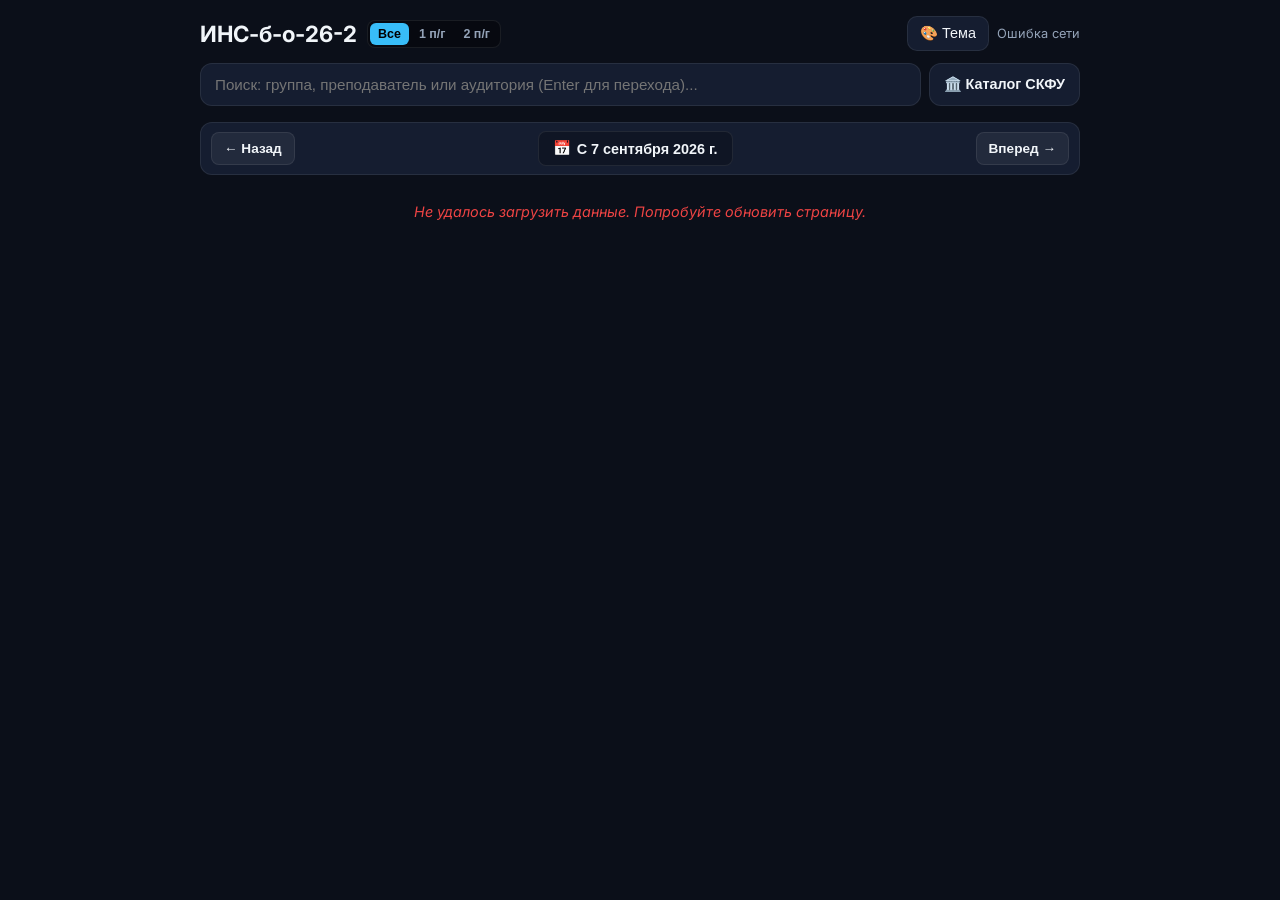
==== index.html @ 53a3e51c "Update index.html new js" ====
<!DOCTYPE html>
<html lang="ru">
<head>
  <!-- x.11 -->
  <meta charset="UTF-8">
  <meta name="viewport" content="width=device-width, initial-scale=1.0">
  <title>Расписание СКФУ</title>
  <link rel="preconnect" href="https://fonts.googleapis.com">
  <link rel="preconnect" href="https://fonts.gstatic.com" crossorigin>
  <link href="https://fonts.googleapis.com/css2?family=Inter:wght@400;500;600;700&display=swap" rel="stylesheet">
  <style>
    :root {
      --bg: #0b0f19;
      --card-bg: #151d30;
      --text: #f1f5f9;
      --text-muted: #94a3b8;
      --border: rgba(255, 255, 255, 0.08);
      --accent: #38bdf8;
      
      --lecture-bg: rgba(16, 185, 129, 0.15);
      --lecture-border: rgba(16, 185, 129, 0.45);
      --lecture-badge: #10b981;
      
      --practice-bg: rgba(245, 158, 11, 0.15);
      --practice-border: rgba(245, 158, 11, 0.45);
      --practice-badge: #f59e0b;

      --default-bg: rgba(255, 255, 255, 0.05);
      --default-border: var(--border);
    }

    * { box-sizing: border-box; margin: 0; padding: 0; }
    body {
      font-family: 'Inter', -apple-system, BlinkMacSystemFont, sans-serif;
      background-color: var(--bg);
      color: var(--text);
      padding: 16px 12px;
      display: flex;
      justify-content: center;
      transition: background-color 0.2s, color 0.2s;
    }

    .container { width: 100%; max-width: 880px; }

    header {
      display: flex;
      flex-direction: column;
      gap: 12px;
      margin-bottom: 16px;
    }

    .header-top {
      display: flex;
      justify-content: space-between;
      align-items: center;
      flex-wrap: wrap;
      gap: 10px;
    }

    .header-title-wrap {
      display: flex;
      align-items: center;
      gap: 10px;
      flex-wrap: wrap;
    }

    h1 { font-size: 1.4rem; font-weight: 700; color: var(--text); }
    .status-text { font-size: 0.8rem; color: var(--text-muted); }

    .subgroup-toggle {
      display: inline-flex;
      background: rgba(0, 0, 0, 0.35);
      border: 1px solid var(--border);
      border-radius: 8px;
      padding: 2px;
      gap: 2px;
    }

    .sg-btn {
      background: transparent;
      border: none;
      color: var(--text-muted);
      padding: 4px 8px;
      font-size: 0.78rem;
      font-weight: 600;
      border-radius: 6px;
      cursor: pointer;
      transition: all 0.15s;
    }
    .sg-btn:hover { color: var(--text); }
    .sg-btn.active {
      background: var(--accent);
      color: #000;
      font-weight: 700;
    }

    .header-actions {
      display: flex;
      align-items: center;
      gap: 8px;
    }

    .theme-btn {
      background: var(--card-bg);
      border: 1px solid var(--border);
      color: var(--text);
      padding: 8px 12px;
      border-radius: 10px;
      cursor: pointer;
      font-size: 0.9rem;
      display: flex;
      align-items: center;
      gap: 6px;
      transition: all 0.2s;
    }
    .theme-btn:hover { border-color: var(--accent); }

    .search-row {
      display: flex;
      gap: 8px;
      align-items: center;
    }

    .search-box {
      position: relative;
      flex: 1;
    }

    .search-input {
      width: 100%;
      background: var(--card-bg);
      border: 1px solid var(--border);
      color: var(--text);
      padding: 12px 14px;
      border-radius: 12px;
      font-size: 0.95rem;
      outline: none;
      transition: border-color 0.2s;
    }
    .search-input:focus { border-color: var(--accent); }

    .catalog-btn {
      background: var(--card-bg);
      border: 1px solid var(--border);
      color: var(--text);
      padding: 12px 14px;
      border-radius: 12px;
      cursor: pointer;
      font-size: 0.9rem;
      font-weight: 600;
      white-space: nowrap;
      transition: all 0.2s;
    }
    .catalog-btn:hover {
      background: rgba(255, 255, 255, 0.08);
      border-color: var(--accent);
    }

    .autocomplete-list {
      position: absolute;
      top: calc(100% + 6px);
      left: 0;
      right: 0;
      background: var(--card-bg);
      border: 1px solid var(--border);
      border-radius: 12px;
      max-height: 360px;
      overflow-y: auto;
      z-index: 50;
      box-shadow: 0 10px 25px rgba(0,0,0,0.5);
      display: none;
    }

    .autocomplete-item {
      padding: 12px 14px;
      cursor: pointer;
      font-size: 0.92rem;
      border-bottom: 1px solid var(--border);
      display: flex;
      justify-content: space-between;
      align-items: center;
    }
    .autocomplete-item:last-child { border-bottom: none; }
    .autocomplete-item:hover { background: rgba(255,255,255,0.06); color: var(--accent); }
    .autocomplete-type { font-size: 0.72rem; color: var(--text-muted); text-transform: uppercase; font-weight: 600; }

    .week-nav-bar {
      display: flex;
      align-items: center;
      justify-content: space-between;
      background: var(--card-bg);
      padding: 8px 10px;
      border-radius: 12px;
      border: 1px solid var(--border);
      margin-bottom: 18px;
      gap: 8px;
      position: relative;
    }

    .nav-btn {
      background: rgba(255, 255, 255, 0.06);
      border: 1px solid var(--border);
      color: var(--text);
      padding: 8px 12px;
      border-radius: 8px;
      cursor: pointer;
      font-size: 0.85rem;
      font-weight: 600;
      transition: background 0.2s;
      white-space: nowrap;
    }
    .nav-btn:hover:not(:disabled) { background: rgba(255, 255, 255, 0.12); }

    .date-btn {
      display: flex;
      align-items: center;
      gap: 6px;
      background: rgba(0, 0, 0, 0.25);
      padding: 8px 14px;
      border-radius: 8px;
      border: 1px solid var(--border);
      color: var(--text);
      font-weight: 600;
      font-size: 0.9rem;
      cursor: pointer;
      transition: border-color 0.2s;
    }
    .date-btn:hover { border-color: var(--accent); }

    .custom-calendar-popup {
      position: absolute;
      top: calc(100% + 8px);
      left: 50%;
      transform: translateX(-50%);
      background: var(--card-bg);
      border: 1px solid var(--border);
      border-radius: 14px;
      padding: 14px;
      width: 320px;
      box-shadow: 0 12px 30px rgba(0,0,0,0.6);
      z-index: 60;
      display: none;
    }

    .calendar-header {
      display: flex;
      justify-content: space-between;
      align-items: center;
      margin-bottom: 12px;
    }
    .cal-title { font-weight: 700; font-size: 0.95rem; color: var(--text); }
    .cal-nav-btn {
      background: transparent;
      border: 1px solid var(--border);
      color: var(--text);
      padding: 4px 8px;
      border-radius: 6px;
      cursor: pointer;
    }

    .calendar-grid {
      display: grid;
      grid-template-columns: repeat(7, 1fr);
      gap: 4px;
      text-align: center;
    }

    .cal-weekday {
      font-size: 0.72rem;
      font-weight: 600;
      color: var(--text-muted);
      padding-bottom: 6px;
    }

    .cal-day-cell {
      padding: 8px 0;
      border-radius: 8px;
      font-size: 0.85rem;
      cursor: pointer;
      position: relative;
      color: var(--text);
      transition: background 0.15s;
    }
    .cal-day-cell:hover:not(.empty) { background: rgba(255,255,255,0.08); }
    .cal-day-cell.empty { cursor: default; opacity: 0.3; }
    
    .cal-day-cell.in-week {
      background: rgba(56, 189, 248, 0.15);
      color: var(--accent);
      font-weight: 700;
    }
    .cal-day-cell.selected {
      background: var(--accent) !important;
      color: #000 !important;
      font-weight: 700;
    }

    .cal-day-cell.has-classes::after {
      content: '';
      position: absolute;
      bottom: 2px;
      left: 50%;
      transform: translateX(-50%);
      width: 4px;
      height: 4px;
      border-radius: 50%;
      background-color: var(--accent);
    }
    .cal-day-cell.selected.has-classes::after {
      background-color: #000;
    }

    .day-card {
      background: var(--card-bg);
      border: 1px solid var(--border);
      border-radius: 14px;
      padding: 14px;
      margin-bottom: 16px;
    }

    .day-header {
      display: flex;
      justify-content: space-between;
      align-items: center;
      margin-bottom: 12px;
      padding-bottom: 8px;
      border-bottom: 1px solid var(--border);
    }
    .day-title { font-size: 1.1rem; font-weight: 700; color: var(--text); }
    .day-date { font-size: 0.85rem; color: var(--text-muted); }

    .break-indicator {
      display: flex;
      align-items: center;
      justify-content: center;
      margin: 10px 0;
      color: var(--text-muted);
      font-size: 0.78rem;
      font-weight: 500;
    }
    .break-indicator::before, .break-indicator::after {
      content: '';
      flex: 1;
      height: 1px;
      background: var(--border);
      margin: 0 10px;
    }

    .lesson-item {
      display: grid;
      grid-template-columns: 85px 1fr auto;
      align-items: center;
      gap: 12px;
      padding: 12px 14px;
      border-radius: 10px;
      margin-bottom: 6px;
      border: 1px solid transparent;
    }

    .type-lecture {
      background: var(--lecture-bg);
      border-color: var(--lecture-border);
    }
    .type-practice, .type-lab {
      background: var(--practice-bg);
      border-color: var(--practice-border);
    }
    .type-other {
      background: var(--default-bg);
      border-color: var(--default-border);
    }

    .pair-time-block { display: flex; flex-direction: column; }
    .pair-num { font-size: 0.85rem; font-weight: 700; color: var(--text); }
    .pair-hours {
      font-size: 0.75rem;
      color: var(--text-muted);
      margin-top: 2px;
      font-variant-numeric: tabular-nums;
    }

    .lesson-main { display: flex; flex-direction: column; gap: 4px; }
    .lesson-title { font-size: 0.95rem; font-weight: 600; color: var(--text); line-height: 1.3; }
    .lesson-meta { display: flex; align-items: center; gap: 6px; font-size: 0.82rem; flex-wrap: wrap; }

    .badge {
      font-size: 0.7rem;
      font-weight: 600;
      padding: 2px 6px;
      border-radius: 4px;
      text-transform: uppercase;
    }
    .badge-lec { background: var(--lecture-badge); color: #000; }
    .badge-prac { background: var(--practice-badge); color: #000; }
    .badge-def { background: rgba(255,255,255,0.2); color: var(--text); }

    .subgroup-tag {
      background: rgba(255, 255, 255, 0.08);
      padding: 2px 6px;
      border-radius: 4px;
      font-size: 0.75rem;
      font-weight: 600;
    }

    .room-tag {
      font-weight: 600;
      color: var(--accent);
      background: rgba(56, 189, 248, 0.12);
      padding: 2px 6px;
      border-radius: 4px;
      border: 1px solid var(--border);
    }

    .teacher-block {
      font-size: 0.85rem;
      color: var(--text-muted);
      text-align: right;
      font-weight: 500;
      max-width: 240px;
    }

    .empty-day {
      color: var(--text-muted);
      font-style: italic;
      font-size: 0.9rem;
      padding: 10px 0;
    }

    .modal-overlay {
      position: fixed;
      top: 0; left: 0; right: 0; bottom: 0;
      background: rgba(0, 0, 0, 0.75);
      backdrop-filter: blur(4px);
      z-index: 100;
      display: none;
      align-items: center;
      justify-content: center;
      padding: 16px;
    }

    .modal-content {
      background: var(--card-bg);
      border: 1px solid var(--border);
      border-radius: 16px;
      width: 100%;
      max-width: 650px;
      max-height: 85vh;
      display: flex;
      flex-direction: column;
      overflow: hidden;
      color: var(--text);
    }

    .modal-header {
      padding: 16px 20px;
      border-bottom: 1px solid var(--border);
      display: flex;
      justify-content: space-between;
      align-items: center;
    }
    .modal-header h2 { font-size: 1.15rem; color: var(--text); }
    .close-modal { background: none; border: none; color: var(--text-muted); font-size: 1.5rem; cursor: pointer; }

    .modal-body {
      padding: 16px 20px;
      overflow-y: auto;
      flex: 1;
    }

    .catalog-list {
      display: flex;
      flex-direction: column;
      gap: 6px;
    }

    .groups-grid {
      display: grid;
      grid-template-columns: repeat(auto-fill, minmax(135px, 1fr));
      gap: 6px;
      margin-bottom: 14px;
    }

    .catalog-item {
      padding: 10px 12px;
      background: rgba(255, 255, 255, 0.03);
      border: 1px solid var(--border);
      border-radius: 8px;
      cursor: pointer;
      font-size: 0.88rem;
      transition: all 0.2s;
      text-align: center;
      word-break: break-word;
    }
    .catalog-item.full-width {
      text-align: left;
    }
    .catalog-item:hover {
      background: rgba(56, 189, 248, 0.12);
      border-color: var(--accent);
    }

    .catalog-breadcrumbs {
      font-size: 0.85rem;
      color: var(--accent);
      margin-bottom: 12px;
      cursor: pointer;
      display: inline-block;
    }

    .theme-presets {
      display: grid;
      grid-template-columns: repeat(3, 1fr);
      gap: 8px;
      margin-bottom: 18px;
    }
    .preset-btn {
      padding: 10px;
      border-radius: 8px;
      border: 1px solid var(--border);
      background: rgba(255,255,255,0.05);
      color: var(--text);
      font-weight: 600;
      font-size: 0.85rem;
      cursor: pointer;
      text-align: center;
    }
    .preset-btn:hover { border-color: var(--accent); }

    .custom-colors-grid {
      display: flex;
      flex-direction: column;
      gap: 12px;
    }
    .color-row {
      display: flex;
      justify-content: space-between;
      align-items: center;
      font-size: 0.9rem;
    }
    .color-input-wrap {
      display: flex;
      align-items: center;
      gap: 8px;
    }
    .color-picker {
      -webkit-appearance: none;
      border: none;
      width: 32px;
      height: 32px;
      border-radius: 8px;
      cursor: pointer;
      background: transparent;
    }
    .color-picker::-webkit-color-swatch-wrapper { padding: 0; }
    .color-picker::-webkit-color-swatch { border: 1px solid var(--border); border-radius: 8px; }

    /* ========================================================
       МОБИЛЬНЫЙ ДИЗАЙН: ВСЁ СЛЕВА, ТОЛЬКО ФИО СПРАВА
       ======================================================== */
    @media (max-width: 650px) {
      body {
        padding: 0 8px 24px 8px;
      }

      header {
        position: sticky;
        top: 0;
        z-index: 45;
        background: var(--bg);
        padding: 8px 4px 10px 4px;
        margin-bottom: 8px;
        border-bottom: 1px solid var(--border);
        box-shadow: 0 6px 18px rgba(0, 0, 0, 0.45);
        gap: 8px;
      }

      .header-top {
        display: flex;
        justify-content: space-between;
        align-items: center;
        gap: 6px;
      }

      .header-title-wrap {
        gap: 6px;
        max-width: 70vw;
      }

      h1 {
        font-size: 1.05rem;
        letter-spacing: -0.01em;
        white-space: nowrap;
        overflow: hidden;
        text-overflow: ellipsis;
        max-width: 44vw;
        text-align: left;
      }

      .subgroup-toggle {
        padding: 1px;
        gap: 1px;
      }

      .sg-btn {
        padding: 3px 6px;
        font-size: 0.7rem;
      }

      .header-actions {
        gap: 6px;
      }

      .theme-btn {
        padding: 4px 8px;
        font-size: 0.78rem;
        border-radius: 8px;
      }

      .status-text {
        display: none;
      }

      .search-row {
        display: flex;
        flex-direction: row;
        gap: 6px;
      }

      .search-input {
        padding: 8px 10px;
        font-size: 0.85rem;
        border-radius: 8px;
      }

      .catalog-btn {
        padding: 8px 10px;
        font-size: 0.8rem;
        border-radius: 8px;
      }

      .week-nav-bar {
        padding: 5px 6px;
        margin-bottom: 10px;
        gap: 4px;
        border-radius: 10px;
      }

      .nav-btn {
        padding: 6px 8px;
        font-size: 0.78rem;
        border-radius: 6px;
      }

      .date-btn {
        padding: 6px 8px;
        font-size: 0.8rem;
        border-radius: 6px;
        gap: 4px;
      }

      .custom-calendar-popup {
        width: 94vw;
        max-width: 320px;
        left: 50%;
        transform: translateX(-50%);
        padding: 10px;
      }

      .day-card {
        padding: 10px 10px;
        margin-bottom: 12px;
        border-radius: 12px;
      }

      .day-header {
        margin-bottom: 8px;
        padding-bottom: 4px;
      }

      .day-title {
        font-size: 0.95rem;
      }

      .day-date {
        font-size: 0.78rem;
      }

      .break-indicator {
        margin: 6px 0;
        font-size: 0.72rem;
      }

      .break-indicator::before, .break-indicator::after {
        margin: 0 6px;
      }

      .lesson-item {
        display: flex;
        flex-direction: column;
        align-items: flex-start;
        gap: 4px;
        padding: 9px 10px;
        border-radius: 9px;
        margin-bottom: 6px;
        text-align: left;
      }

      .pair-time-block {
        display: flex;
        flex-direction: row;
        align-items: center;
        justify-content: flex-start;
        gap: 6px;
        width: 100%;
        text-align: left;
      }

      .pair-num {
        font-size: 0.76rem;
        font-weight: 700;
        background: rgba(255, 255, 255, 0.08);
        padding: 1px 5px;
        border-radius: 4px;
      }

      .pair-hours {
        font-size: 0.75rem;
        margin-top: 0;
        color: var(--text-muted);
      }

      .lesson-main {
        display: flex;
        flex-direction: column;
        align-items: flex-start;
        width: 100%;
        gap: 4px;
        text-align: left;
      }

      .lesson-title {
        font-size: 0.92rem;
        font-weight: 600;
        line-height: 1.25;
        color: var(--text);
        word-break: break-word;
        text-align: left;
        width: 100%;
      }

      .lesson-meta {
        display: flex;
        align-items: center;
        justify-content: flex-start;
        gap: 5px;
        flex-wrap: wrap;
        font-size: 0.72rem;
        margin-top: 1px;
        width: 100%;
      }

      .badge {
        font-size: 0.68rem;
        padding: 2px 6px;
        border-radius: 4px;
      }

      .subgroup-tag, .room-tag {
        font-size: 0.72rem;
        padding: 2px 6px;
        border-radius: 4px;
      }

      .teacher-block {
        align-self: flex-end;
        text-align: right;
        width: 100%;
        font-size: 0.78rem;
        color: var(--text-muted);
        margin-top: 2px;
        padding-top: 2px;
        white-space: normal;
        overflow: visible;
        text-overflow: unset;
        max-width: 100%;
        line-height: 1.25;
      }

      .groups-grid {
        grid-template-columns: repeat(auto-fill, minmax(110px, 1fr));
        gap: 5px;
      }

      .modal-content {
        max-height: 90vh;
        border-radius: 12px;
      }
      .modal-header { padding: 10px 14px; }
      .modal-header h2 { font-size: 0.98rem; }
      .modal-body { padding: 10px 12px; }
    }
  </style>
</head>
<body>
  <div class="container">
    <header>
      <div class="header-top">
        <div class="header-title-wrap">
          <h1 id="groupTitle">ИНС-б-о-26-2</h1>
          
          <div id="subgroupToggle" class="subgroup-toggle" style="display: none;">
            <button class="sg-btn active" data-sg="all" onclick="setSubgroup('all')">Все</button>
            <button class="sg-btn" data-sg="1" onclick="setSubgroup('1')">1 п/г</button>
            <button class="sg-btn" data-sg="2" onclick="setSubgroup('2')">2 п/г</button>
          </div>
        </div>

        <div class="header-actions">
          <button class="theme-btn" onclick="openThemeModal()">🎨 Тема</button>
          <div id="statusText" class="status-text">Загрузка...</div>
        </div>
      </div>

      <div class="search-row">
        <div class="search-box">
          <input 
            type="text" 
            id="searchInput" 
            class="search-input" 
            placeholder="Поиск: группа, преподаватель или аудитория (Enter для перехода)..." 
            autocomplete="off"
          />
          <div id="autocompleteList" class="autocomplete-list"></div>
        </div>
        <button class="catalog-btn" onclick="openCatalog()">🏛️ Каталог СКФУ</button>
      </div>
    </header>

    <div class="week-nav-bar">
      <button class="nav-btn" onclick="changeWeek(-1)">← Назад</button>
      
      <button class="date-btn" id="calendarToggleBtn" onclick="toggleCalendar()">
        <span>📅</span>
        <span id="currentWeekText">7 сентября 2026 г.</span>
      </button>

      <button class="nav-btn" onclick="changeWeek(1)">Вперед →</button>

      <div id="calendarPopup" class="custom-calendar-popup">
        <div class="calendar-header">
          <button class="cal-nav-btn" onclick="changeCalMonth(-1)">←</button>
          <span class="cal-title" id="calMonthTitle">Сентябрь 2026</span>
          <button class="cal-nav-btn" onclick="changeCalMonth(1)">→</button>
        </div>
        <div class="calendar-grid" id="calendarGrid"></div>
      </div>
    </div>

    <div id="scheduleContainer"></div>
  </div>

  <div id="catalogModal" class="modal-overlay">
    <div class="modal-content">
      <div class="modal-header">
        <h2 id="modalTitle">Выбор факультета / института</h2>
        <button class="close-modal" onclick="closeCatalog()">&times;</button>
      </div>
      <div class="modal-body">
        <div id="breadcrumbs" class="catalog-breadcrumbs" style="display: none;" onclick="goBackCatalog()">← Назад</div>
        <div id="catalogContainer" class="catalog-list"></div>
      </div>
    </div>
  </div>

  <div id="themeModal" class="modal-overlay">
    <div class="modal-content">
      <div class="modal-header">
        <h2>Настройка темы и цветов</h2>
        <button class="close-modal" onclick="closeThemeModal()">&times;</button>
      </div>
      <div class="modal-body">
        <div class="theme-presets">
          <button class="preset-btn" onclick="applyPreset('dark')">🌙 Тёмная</button>
          <button class="preset-btn" onclick="applyPreset('light')">☀️ Светлая</button>
          <button class="preset-btn" onclick="applyPreset('oled')">🖤 OLED</button>
        </div>

        <div class="custom-colors-grid">
          <div class="color-row">
            <span>Фон страницы</span>
            <div class="color-input-wrap">
              <input type="color" id="picker-bg" class="color-picker" onchange="onCustomColorChange('--bg', this.value)">
            </div>
          </div>
          <div class="color-row">
            <span>Фон карточек</span>
            <div class="color-input-wrap">
              <input type="color" id="picker-card" class="color-picker" onchange="onCustomColorChange('--card-bg', this.value)">
            </div>
          </div>
          <div class="color-row">
            <span>Основной акцент</span>
            <div class="color-input-wrap">
              <input type="color" id="picker-accent" class="color-picker" onchange="onCustomColorChange('--accent', this.value)">
            </div>
          </div>
          <div class="color-row">
            <span>Цвет лекций</span>
            <div class="color-input-wrap">
              <input type="color" id="picker-lecture" class="color-picker" onchange="onCustomLectureChange(this.value)">
            </div>
          </div>
          <div class="color-row">
            <span>Цвет практик</span>
            <div class="color-input-wrap">
              <input type="color" id="picker-practice" class="color-picker" onchange="onCustomPracticeChange(this.value)">
            </div>
          </div>
          <div class="color-row">
            <span>Цвет текста</span>
            <div class="color-input-wrap">
              <input type="color" id="picker-text" class="color-picker" onchange="onCustomColorChange('--text', this.value)">
            </div>
          </div>
        </div>
      </div>
    </div>
  </div>

  <script>
    const API_BASE = 'https://ecampus.ncfu.ru/schedule';

    // Твой персональный Cloudflare Worker
    const WORKER_PROXY_URL = 'https://morning-cloud-895b.balavensydbu.workers.dev/?url=';

    const PROXY_PROVIDERS = [
      (url) => `${WORKER_PROXY_URL}${encodeURIComponent(url)}`,
      (url) => `https://api.cors.lol/?url=${encodeURIComponent(url)}`,
      (url) => `https://proxy.corsfix.com/?${url}`
    ];

    let currentProxyIndex = 0;

    async function fetchWithProxy(targetUrl, options = {}) {
      let lastError = null;
      for (let i = 0; i < PROXY_PROVIDERS.length; i++) {
        const pIdx = (currentProxyIndex + i) % PROXY_PROVIDERS.length;
        const proxyUrl = PROXY_PROVIDERS[pIdx](targetUrl);

        try {
          const res = await fetch(proxyUrl, options);
          if (res.ok || res.status === 302) {
            currentProxyIndex = pIdx;
            return res;
          } else if (res.status === 401 || res.status === 403 || res.status === 429 || res.status >= 500) {
            throw new Error(`HTTP ${res.status}`);
          }
          return res;
        } catch (err) {
          if (err.name === 'AbortError') throw err;
          lastError = err;
        }
      }
      throw lastError || new Error('Все прокси-серверы недоступны');
    }

    const CALL_TIMES = {
      1: { start: "08:00", end: "09:30" },
      2: { start: "09:40", end: "11:10" },
      3: { start: "11:20", end: "12:50" },
      4: { start: "13:20", end: "14:50" },
      5: { start: "15:00", end: "16:30" },
      6: { start: "16:50", end: "18:20" },
      7: { start: "18:30", end: "20:00" },
      8: { start: "20:10", end: "21:40" }
    };

    const INSTITUTES = [
      { Id: 4336, ShortName: "ВШКИ", BranchId: 1, Name: "Высшая школа креативных индустрий" },
      { Id: 2740, ShortName: "ГИ", BranchId: 1, Name: "Гуманитарный институт" },
      { Id: 4436, ShortName: "ККИВШКИ", BranchId: 1, Name: "Колледж креативных индустрий" },
      { Id: 4325, ShortName: "КСКФУ", BranchId: 1, Name: "Колледж СКФУ" },
      { Id: 4262, ShortName: "МБФ", BranchId: 1, Name: "Медико-биологический факультет" },
      { Id: 4407, ShortName: "ИПИнж", BranchId: 1, Name: "Институт перспективной инженерии" },
      { Id: 4286, ShortName: "ППФ", BranchId: 1, Name: "Психолого-педагогический факультет" },
      { Id: 4320, ShortName: "ФМКН", BranchId: 1, Name: "Факультет математики и компьютерных наук им. Н.И. Червякова" },
      { Id: 4411, ShortName: "ФМО", BranchId: 1, Name: "Факультет международных отношений" },
      { Id: 4383, ShortName: "ФНИ", BranchId: 1, Name: "Факультет нефтегазовой инженерии" },
      { Id: 4287, ShortName: "ФПИБ", BranchId: 1, Name: "Факультет пищевой инженерии и биотехнологий" },
      { Id: 4288, ShortName: "ФФКС", BranchId: 1, Name: "Факультет физической культуры и спорта" },
      { Id: 4197, ShortName: "ФТФ", BranchId: 1, Name: "Физико-технический факультет" },
      { Id: 4189, ShortName: "ХимФ", BranchId: 1, Name: "Химический факультет" },
      { Id: 2798, ShortName: "ИЭиУ", BranchId: 1, Name: "Институт экономики и управления" },
      { Id: 2716, ShortName: "ЮИ", BranchId: 1, Name: "Юридический институт" },
      { Id: null, ShortName: "НТИ СКФУ", BranchId: 4, Name: "Невинномысский технологический институт (филиал)" },
      { Id: null, ShortName: "ПИ СКФУ", BranchId: 2, Name: "Пятигорский институт (филиал)" }
    ];

    const MEMORY_CACHE = {};
    const CACHE_TTL_MS = 6 * 60 * 60 * 1000;

    try {
      Object.keys(localStorage).forEach(k => {
        if (k.startsWith('cache_search_')) localStorage.removeItem(k);
      });
    } catch (e) {}

    function getCache(key) {
      if (MEMORY_CACHE[key]) return MEMORY_CACHE[key];
      try {
        const stored = localStorage.getItem('cache_' + key);
        if (stored) {
          const parsed = JSON.parse(stored);
          if (Date.now() - parsed.ts < CACHE_TTL_MS) {
            MEMORY_CACHE[key] = parsed.data;
            return parsed.data;
          }
        }
      } catch (e) {}
      return null;
    }

    function setCache(key, data) {
      if (!data || (Array.isArray(data) && data.length === 0)) return;
      MEMORY_CACHE[key] = data;
      try {
        localStorage.setItem('cache_' + key, JSON.stringify({ ts: Date.now(), data }));
      } catch (e) {}
    }

    let currentTarget = JSON.parse(localStorage.getItem('savedTarget')) || {
      id: 19931,
      name: 'ИНС-б-о-26-2',
      type: 2
    };

    let selectedSubgroup = localStorage.getItem('savedSubgroup') || 'all';
    let lastLoadedDays = null;

    let currentMonday = getMonday(new Date(2026, 8, 7));
    let calendarMonthDate = new Date(currentMonday);
    let activeDaysWithClasses = new Set();

    function getMonday(d) {
      d = new Date(d);
      const day = d.getDay();
      const diff = d.getDate() - day + (day === 0 ? -6 : 1);
      const mon = new Date(d.setDate(diff));
      mon.setHours(0, 0, 0, 0);
      return mon;
    }

    function extractTime(isoStr, pairNum, isEnd = false) {
      if (isoStr && isoStr.includes('T')) {
        const timePart = isoStr.split('T')[1];
        const [h, m] = timePart.split(':');
        return `${h}:${m}`;
      }
      if (CALL_TIMES[pairNum]) {
        return isEnd ? CALL_TIMES[pairNum].end : CALL_TIMES[pairNum].start;
      }
      return '—';
    }

    function timeToMinutes(timeStr) {
      if (!timeStr || !timeStr.includes(':')) return 0;
      const [h, m] = timeStr.split(':').map(Number);
      return h * 60 + m;
    }

    function formatLocation(rawName) {
      if (!rawName) return '';
      const text = String(rawName).trim();
      if (text.includes('-')) {
        const parts = text.split('-');
        return `Корпус ${parts[0]}, Ауд. ${parts[1]}`;
      }
      return `Ауд. ${text}`;
    }

    function formatBreak(minutes) {
      if (minutes <= 0) return null;
      if (minutes >= 60) {
        const h = Math.floor(minutes / 60);
        const m = minutes % 60;
        return `Перерыв ${h} ч ${m > 0 ? m + ' мин' : ''}`;
      }
      return `Перерыв ${minutes} мин`;
    }

    function simplifyLessonType(rawType) {
      if (!rawType) return '';
      const t = rawType.trim().toLowerCase();
      if (t.includes('практ')) return 'Практика';
      if (t.includes('лаб')) return 'Лаб. работа';
      if (t.includes('лекц')) return 'Лекция';
      if (t.includes('семин')) return 'Семинар';
      if (t.includes('зачет') || t.includes('зачёт')) return 'Зачёт';
      if (t.includes('экзамен')) return 'Экзамен';
      if (t.includes('конс')) return 'Консультация';
      return rawType.trim();
    }

    function normalizeGroupQuery(raw) {
      if (!raw) return raw;
      const clean = raw.trim().replace(/[\s\-_]+/g, '');
      
      const m1 = clean.match(/^([а-яёa-z]+?)(б|м|с|а)(о|з|оз)(\d{2})(\d*)$/i);
      if (m1) {
        const part5 = m1[5] ? `-${m1[5]}` : '';
        return `${m1[1].toUpperCase()}-${m1[2].toLowerCase()}-${m1[3].toLowerCase()}-${m1[4]}${part5}`;
      }

      const m2 = clean.match(/^([а-яёa-z]+?)(\d{2})(\d+)$/i);
      if (m2) {
        return `${m2[1].toUpperCase()}-${m2[2]}-${m2[3]}`;
      }

      return raw;
    }

    function setSubgroup(sg) {
      selectedSubgroup = sg;
      localStorage.setItem('savedSubgroup', sg);
      updateSubgroupUI();
      if (lastLoadedDays) {
        renderSchedule(lastLoadedDays);
      }
    }

    function updateSubgroupUI() {
      const toggleEl = document.getElementById('subgroupToggle');
      if (currentTarget.type === 2) {
        toggleEl.style.display = 'inline-flex';
        document.querySelectorAll('.sg-btn').forEach(btn => {
          btn.classList.toggle('active', btn.getAttribute('data-sg') === selectedSubgroup);
        });
      } else {
        toggleEl.style.display = 'none';
      }
    }

    function prefetchAdjacentWeeks() {
      [-1, 1].forEach(offset => {
        const d = new Date(currentMonday);
        d.setDate(d.getDate() + (offset * 7));
        const iso = d.toISOString();
        const cacheKey = `sched_${currentTarget.type}_${currentTarget.id}_${iso}`;
        if (!getCache(cacheKey)) {
          fetchWithProxy(`${API_BASE}/GetSchedule`, {
            method: 'POST',
            headers: { 'Content-Type': 'application/json' },
            body: JSON.stringify({
              date: iso,
              Id: currentTarget.id,
              targetType: currentTarget.type
            })
          }).then(r => r.json()).then(data => setCache(cacheKey, data)).catch(() => {});
        }
      });
    }

    async function loadSchedule() {
      const statusEl = document.getElementById('statusText');
      const container = document.getElementById('scheduleContainer');
      document.getElementById('groupTitle').innerText = currentTarget.name;

      updateSubgroupUI();

      const dateStr = currentMonday.toLocaleDateString('ru-RU', { day: 'numeric', month: 'long', year: 'numeric' });
      document.getElementById('currentWeekText').innerText = `С ${dateStr}`;
      
      const isoDate = currentMonday.toISOString();
      const cacheKey = `sched_${currentTarget.type}_${currentTarget.id}_${isoDate}`;

      const cached = getCache(cacheKey);
      if (cached) {
        statusEl.innerText = 'Из кэша (мгновенно)';
        lastLoadedDays = cached;
        renderSchedule(cached);
        prefetchAdjacentWeeks();
        return;
      }

      statusEl.innerText = 'Загрузка...';
      container.innerHTML = '<div class="empty-day" style="text-align:center; padding: 40px 0;">Загрузка расписания...</div>';

      try {
        const response = await fetchWithProxy(`${API_BASE}/GetSchedule`, {
          method: 'POST',
          headers: { 'Content-Type': 'application/json' },
          body: JSON.stringify({
            date: isoDate,
            Id: currentTarget.id,
            targetType: currentTarget.type
          })
        });

        const data = await response.json();
        setCache(cacheKey, data);
        statusEl.innerText = 'Актуально';
        lastLoadedDays = data;
        renderSchedule(data);
        prefetchAdjacentWeeks();
      } catch (err) {
        statusEl.innerText = 'Ошибка сети';
        container.innerHTML = '<div class="empty-day" style="color:#ef4444; text-align:center;">Не удалось загрузить данные. Попробуйте обновить страницу.</div>';
      }
    }

    function renderSchedule(days) {
      const container = document.getElementById('scheduleContainer');
      container.innerHTML = '';
      activeDaysWithClasses.clear();

      if (!days || !days.length) {
        container.innerHTML = '<div class="day-card empty-day">Пар на этой неделе нет</div>';
        renderCalendarGrid();
        return;
      }

      days.forEach(day => {
        const card = document.createElement('div');
        card.className = 'day-card';

        let dateStr = '';
        if (day.Date) {
          const datePart = day.Date.split('T')[0];
          const [y, m, d] = datePart.split('-');
          const localDate = new Date(y, m - 1, d);
          dateStr = localDate.toLocaleDateString('ru-RU', { day: 'numeric', month: 'long' });
        }

        card.innerHTML = `
          <div class="day-header">
            <span class="day-title">${day.WeekDay || ''}</span>
            <span class="day-date">${dateStr}</span>
          </div>
        `;

        let lessons = day.Lessons || [];

        if (currentTarget.type === 2 && selectedSubgroup !== 'all') {
          lessons = lessons.filter(l => {
            let sg = '';
            if (l.Groups && l.Groups.length > 0) {
              const matchedGrp = l.Groups.find(g => g.Id === currentTarget.id) || l.Groups[0];
              if (matchedGrp && matchedGrp.Subgroup) {
                sg = matchedGrp.Subgroup.trim();
              }
            }
            if (!sg) return true;
            const digits = sg.replace(/\D/g, '');
            if (!digits) return true;
            return digits === selectedSubgroup;
          });
        }

        if (day.Date && lessons.length > 0) {
          const datePart = day.Date.split('T')[0];
          const [y, m, d] = datePart.split('-');
          const localDate = new Date(y, m - 1, d);
          activeDaysWithClasses.add(`${localDate.getFullYear()}-${localDate.getMonth()}-${localDate.getDate()}`);
        }

        if (!lessons.length) {
          card.innerHTML += '<div class="empty-day">Пар нет</div>';
        } else {
          lessons.sort((a, b) => (a.PairNumberStart || 0) - (b.PairNumberStart || 0));

          let prevEndTimeStr = null;

          lessons.forEach((l, index) => {
            const pairNum = l.PairNumberStart || (index + 1);
            const startTimeStr = extractTime(l.TimeBegin, pairNum, false);
            const endTimeStr = extractTime(l.TimeEnd, pairNum, true);

            if (prevEndTimeStr) {
              const prevMin = timeToMinutes(prevEndTimeStr);
              const currMin = timeToMinutes(startTimeStr);
              const diffMin = currMin - prevMin;

              if (diffMin > 0) {
                const breakDiv = document.createElement('div');
                breakDiv.className = 'break-indicator';
                breakDiv.textContent = formatBreak(diffMin);
                card.appendChild(breakDiv);
              }
            }

            prevEndTimeStr = endTimeStr;

            const item = document.createElement('div');
            const rawType = (l.LessonType || '').trim();
            const typeLower = rawType.toLowerCase();
            const displayType = simplifyLessonType(rawType);

            let typeClass = 'type-other';
            let badgeClass = 'badge-def';
            if (typeLower.includes('лекц')) {
              typeClass = 'type-lecture';
              badgeClass = 'badge-lec';
            } else if (typeLower.includes('практ') || typeLower.includes('лаб') || typeLower.includes('семин')) {
              typeClass = 'type-practice';
              badgeClass = 'badge-prac';
            }

            item.className = `lesson-item ${typeClass}`;

            const audName = (l.Aud && l.Aud.Name) ? l.Aud.Name : '';
            const roomFormatted = formatLocation(audName);
            const teacherName = (l.Teacher && l.Teacher.Name) ? l.Teacher.Name.trim() : '';

            let subgroup = '';
            if (l.Groups && l.Groups[0] && l.Groups[0].Subgroup) {
              subgroup = l.Groups[0].Subgroup.trim();
            }

            let extraGroupInfo = '';
            if (currentTarget.type === 1 && l.Groups && l.Groups.length > 0) {
              extraGroupInfo = l.Groups.map(g => g.Name).join(', ');
            }

            item.innerHTML = `
              <div class="pair-time-block">
                <span class="pair-num">${pairNum} пара</span>
                <span class="pair-hours">${startTimeStr} - ${endTimeStr}</span>
              </div>
              <div class="lesson-main">
                <div class="lesson-title">${l.Discipline || 'Предмет'}</div>
                <div class="lesson-meta">
                  ${displayType ? `<span class="badge ${badgeClass}">${displayType}</span>` : ''}
                  ${subgroup ? `<span class="subgroup-tag">Подгруппа ${subgroup}</span>` : ''}
                  ${roomFormatted ? `<span class="room-tag">📍 ${roomFormatted}</span>` : ''}
                  ${extraGroupInfo ? `<span class="subgroup-tag">👥 ${extraGroupInfo}</span>` : ''}
                </div>
              </div>
              <div class="teacher-block">
                ${teacherName ? `👤 ${teacherName}` : ''}
              </div>
            `;
            card.appendChild(item);
          });
        }

        container.appendChild(card);
      });

      renderCalendarGrid();
    }

    function changeWeek(offset) {
      currentMonday.setDate(currentMonday.getDate() + (offset * 7));
      calendarMonthDate = new Date(currentMonday);
      loadSchedule();
    }

    // Календарь
    const calendarPopup = document.getElementById('calendarPopup');
    const calendarGrid = document.getElementById('calendarGrid');

    function toggleCalendar() {
      if (calendarPopup.style.display === 'block') {
        calendarPopup.style.display = 'none';
      } else {
        calendarMonthDate = new Date(currentMonday);
        renderCalendarGrid();
        calendarPopup.style.display = 'block';
      }
    }

    function changeCalMonth(offset) {
      calendarMonthDate.setMonth(calendarMonthDate.getMonth() + offset);
      renderCalendarGrid();
    }

    function renderCalendarGrid() {
      const year = calendarMonthDate.getFullYear();
      const month = calendarMonthDate.getMonth();
      
      const monthNames = ['Январь', 'Февраль', 'Март', 'Апрель', 'Май', 'Июнь', 'Июль', 'Август', 'Сентябрь', 'Октябрь', 'Ноябрь', 'Декабрь'];
      document.getElementById('calMonthTitle').innerText = `${monthNames[month]} ${year}`;

      calendarGrid.innerHTML = '';

      const weekdays = ['Пн', 'Вт', 'Ср', 'Чт', 'Пт', 'Сб', 'Вс'];
      weekdays.forEach(w => {
        const el = document.createElement('div');
        el.className = 'cal-weekday';
        el.textContent = w;
        calendarGrid.appendChild(el);
      });

      const firstDayOfMonth = new Date(year, month, 1);
      let startDay = firstDayOfMonth.getDay();
      startDay = startDay === 0 ? 6 : startDay - 1;

      const daysInMonth = new Date(year, month + 1, 0).getDate();

      for (let i = 0; i < startDay; i++) {
        const emptyCell = document.createElement('div');
        emptyCell.className = 'cal-day-cell empty';
        calendarGrid.appendChild(emptyCell);
      }

      const monTime = currentMonday.getTime();
      const sunTime = monTime + 6 * 86400000;

      for (let day = 1; day <= daysInMonth; day++) {
        const cell = document.createElement('div');
        cell.className = 'cal-day-cell';
        cell.textContent = day;

        const cellDate = new Date(year, month, day);
        cellDate.setHours(0,0,0,0);
        const cellTime = cellDate.getTime();

        if (cellTime >= monTime && cellTime <= sunTime) {
          cell.classList.add('in-week');
          if (cellTime === monTime) {
            cell.classList.add('selected');
          }
        }

        const dateKey = `${year}-${month}-${day}`;
        if (activeDaysWithClasses.has(dateKey)) {
          cell.classList.add('has-classes');
        }

        cell.onclick = () => {
          currentMonday = getMonday(cellDate);
          calendarPopup.style.display = 'none';
          loadSchedule();
        };

        calendarGrid.appendChild(cell);
      }
    }

    // ПОИСК
    let searchTimeout = null;
    let currentSearchController = null;
    const searchInput = document.getElementById('searchInput');
    const autoList = document.getElementById('autocompleteList');

    async function queryServerSearch(text, signal) {
      const targetUrl = `${API_BASE}/search?q=${encodeURIComponent(text)}`;
      const res = await fetchWithProxy(targetUrl, { signal });
      const htmlText = await res.text();
      const items = [];

      const modelMatch = htmlText.match(/"Model"\s*:\s*(\{[^}]+\})/);
      if (modelMatch && modelMatch[1]) {
        try {
          const modelData = JSON.parse(modelMatch[1]);
          if (modelData.Id && modelData.Name) {
            let typeName = 'Группа';
            let targetType = modelData.Type || 2;
            if (targetType === 1) typeName = 'Преподаватель';
            else if (targetType === 2) typeName = 'Группа';
            else if (targetType === 3) typeName = 'Аудитория';

            items.push({
              id: modelData.Id,
              name: modelData.Name.trim(),
              targetType: targetType,
              typeName: typeName
            });
          }
        } catch (e) {}
      }

      const parser = new DOMParser();
      const doc = parser.parseFromString(htmlText, 'text/html');
      const links = doc.querySelectorAll('a[href*="/schedule/"]');
      
      links.forEach(a => {
        const href = a.getAttribute('href') || '';
        const name = a.textContent.replace(/\s+/g, ' ').trim();
        if (!name || name === 'Расписание' || name.toLowerCase().includes('войти') || name.includes('<-') || name.includes('->')) return;

        const cleanHref = href.split('?')[0];
        const parts = cleanHref.split('/').filter(Boolean);
        const typeIndex = parts.indexOf('schedule');
        if (typeIndex === -1 || typeIndex + 2 >= parts.length) return;

        const typeStr = parts[typeIndex + 1].toLowerCase();
        const id = parseInt(parts[typeIndex + 2], 10);
        if (!id) return;

        let targetType = 2;
        let typeName = 'Группа';
        if (typeStr.includes('person') || typeStr.includes('teacher')) {
          targetType = 1;
          typeName = 'Преподаватель';
        } else if (typeStr.includes('aud') || typeStr.includes('room')) {
          targetType = 3;
          typeName = 'Аудитория';
        } else if (typeStr.includes('group')) {
          targetType = 2;
          typeName = 'Группа';
        }

        if (!items.some(it => it.id === id && it.targetType === targetType)) {
          items.push({ id, name, targetType, typeName });
        }
      });

      return items;
    }

    async function executeSearch(queryText, isEnter = false) {
      if (!queryText || queryText.length < 2) {
        autoList.style.display = 'none';
        return;
      }

      if (currentSearchController) currentSearchController.abort();
      currentSearchController = new AbortController();

      try {
        const normalized = normalizeGroupQuery(queryText);
        
        let items = await queryServerSearch(normalized, currentSearchController.signal);

        if (!items.length && normalized !== queryText) {
          items = await queryServerSearch(queryText, currentSearchController.signal);
        }

        if (items.length > 0) {
          setCache('search_' + queryText.toLowerCase(), items);
        }

        if (isEnter && items.length === 1) {
          selectTarget(items[0].id, items[0].name, items[0].targetType);
          autoList.style.display = 'none';
          searchInput.value = '';
          return;
        }

        renderAutocomplete(items);
      } catch (err) {
        if (err.name !== 'AbortError') {
          console.error('Ошибка поиска:', err);
        }
      }
    }

    searchInput.addEventListener('input', (e) => {
      clearTimeout(searchTimeout);
      const query = e.target.value.trim();
      
      if (query.length < 2) {
        autoList.style.display = 'none';
        if (currentSearchController) currentSearchController.abort();
        return;
      }

      const cached = getCache('search_' + query.toLowerCase());
      if (cached && cached.length > 0) {
        renderAutocomplete(cached);
        return;
      }

      searchTimeout = setTimeout(() => {
        executeSearch(query, false);
      }, 250);
    });

    searchInput.addEventListener('keydown', (e) => {
      if (e.key === 'Enter') {
        e.preventDefault();
        clearTimeout(searchTimeout);
        executeSearch(searchInput.value.trim(), true);
      }
    });

    function renderAutocomplete(items) {
      if (!items || !items.length) {
        autoList.style.display = 'none';
        return;
      }
      autoList.innerHTML = '';
      items.forEach(item => {
        const div = document.createElement('div');
        div.className = 'autocomplete-item';
        div.innerHTML = `
          <span>${item.name}</span>
          <span class="autocomplete-type">${item.typeName}</span>
        `;
        div.onclick = () => {
          selectTarget(item.id, item.name, item.targetType);
          autoList.style.display = 'none';
          searchInput.value = '';
        };
        autoList.appendChild(div);
      });
      autoList.style.display = 'block';
    }

    function selectTarget(id, name, type) {
      currentTarget = { id, name, type };
      localStorage.setItem('savedTarget', JSON.stringify(currentTarget));
      closeCatalog();
      loadSchedule();
    }

    // Каталог
    let catalogStep = 1;
    let selectedInstitute = null;

    function openCatalog() {
      document.getElementById('catalogModal').style.display = 'flex';
      renderInstitutesList();
    }

    function closeCatalog() {
      document.getElementById('catalogModal').style.display = 'none';
    }

    function renderInstitutesList() {
      catalogStep = 1;
      document.getElementById('modalTitle').innerText = 'Выбор института / факультета';
      document.getElementById('breadcrumbs').style.display = 'none';
      const container = document.getElementById('catalogContainer');
      container.innerHTML = '';

      INSTITUTES.forEach(inst => {
        const div = document.createElement('div');
        div.className = 'catalog-item full-width';
        div.innerHTML = `<strong>${inst.ShortName}</strong> — ${inst.Name}`;
        div.onclick = () => loadSpecialities(inst);
        container.appendChild(div);
      });
    }

    async function loadSpecialities(inst) {
      catalogStep = 2;
      selectedInstitute = inst;
      document.getElementById('modalTitle').innerText = inst.Name;
      document.getElementById('breadcrumbs').style.display = 'inline-block';
      const container = document.getElementById('catalogContainer');

      const cacheKey = `specs_${inst.Id}_${inst.BranchId}`;
      const cached = getCache(cacheKey);
      if (cached) {
        renderSpecsList(inst, cached);
        return;
      }

      container.innerHTML = '<div class="empty-day" style="text-align:center; padding: 20px;">Загрузка специальностей...</div>';

      try {
        const res = await fetchWithProxy(`${API_BASE}/GetSpecialities`, {
          method: 'POST',
          headers: { 'Content-Type': 'application/json' },
          body: JSON.stringify({ instituteId: inst.Id, branchId: inst.BranchId })
        });
        const specs = await res.json();
        setCache(cacheKey, specs);
        renderSpecsList(inst, specs);
      } catch (err) {
        container.innerHTML = '<div class="empty-day" style="color:#ef4444;">Не удалось загрузить специальности</div>';
      }
    }

    function renderSpecsList(inst, specs) {
      const container = document.getElementById('catalogContainer');
      container.innerHTML = '';
      if (!specs || !specs.length) {
        container.innerHTML = '<div class="empty-day">Направления не найдены</div>';
        return;
      }
      specs.forEach(spec => {
        const div = document.createElement('div');
        div.className = 'catalog-item full-width';
        div.textContent = spec.Name;
        div.onclick = () => loadGroups(inst.Id, inst.BranchId, spec.Name);
        container.appendChild(div);
      });
    }

    async function loadGroups(instId, branchId, specName) {
      catalogStep = 3;
      document.getElementById('modalTitle').innerText = specName;
      const container = document.getElementById('catalogContainer');

      const cacheKey = `groups_${instId}_${branchId}_${specName}`;
      const cached = getCache(cacheKey);
      if (cached) {
        renderGroupsList(cached);
        return;
      }

      container.innerHTML = '<div class="empty-day" style="text-align:center; padding: 20px;">Загрузка групп...</div>';

      try {
        const res = await fetchWithProxy(`${API_BASE}/GetAcademicGroups`, {
          method: 'POST',
          headers: { 'Content-Type': 'application/json' },
          body: JSON.stringify({ instituteId: instId, specialty: specName, branchId: branchId })
        });
        const groupsData = await res.json();
        setCache(cacheKey, groupsData);
        renderGroupsList(groupsData);
      } catch (err) {
        container.innerHTML = '<div class="empty-day" style="color:#ef4444;">Не удалось загрузить группы</div>';
      }
    }

    function renderGroupsList(groupsData) {
      const container = document.getElementById('catalogContainer');
      container.innerHTML = '';
      if (!groupsData || !groupsData.length) {
        container.innerHTML = '<div class="empty-day">Группы не найдены</div>';
        return;
      }

      groupsData.forEach(block => {
        const title = document.createElement('div');
        title.style.cssText = 'font-weight: 700; color: var(--accent); margin: 12px 0 6px 0; font-size: 0.9rem; text-align: left;';
        title.textContent = block.Key || 'Группы';
        container.appendChild(title);

        const grid = document.createElement('div');
        grid.className = 'groups-grid';

        (block.Value || []).forEach(grp => {
          const div = document.createElement('div');
          div.className = 'catalog-item';
          div.textContent = grp.Name;
          div.onclick = () => selectTarget(grp.Id, grp.Name, 2);
          grid.appendChild(div);
        });

        container.appendChild(grid);
      });
    }

    function goBackCatalog() {
      if (catalogStep === 3) {
        loadSpecialities(selectedInstitute);
      } else if (catalogStep === 2) {
        renderInstitutesList();
      }
    }

    // Темы
    const THEME_PRESETS = {
      dark: {
        '--bg': '#0b0f19',
        '--card-bg': '#151d30',
        '--text': '#f1f5f9',
        '--text-muted': '#94a3b8',
        '--border': 'rgba(255, 255, 255, 0.08)',
        '--accent': '#38bdf8',
        '--lecture-bg': 'rgba(16, 185, 129, 0.15)',
        '--lecture-border': 'rgba(16, 185, 129, 0.45)',
        '--lecture-badge': '#10b981',
        '--practice-bg': 'rgba(245, 158, 11, 0.15)',
        '--practice-border': 'rgba(245, 158, 11, 0.45)',
        '--practice-badge': '#f59e0b'
      },
      light: {
        '--bg': '#f8fafc',
        '--card-bg': '#ffffff',
        '--text': '#0f172a',
        '--text-muted': '#64748b',
        '--border': 'rgba(0, 0, 0, 0.08)',
        '--accent': '#0284c7',
        '--lecture-bg': 'rgba(16, 185, 129, 0.12)',
        '--lecture-border': 'rgba(16, 185, 129, 0.4)',
        '--lecture-badge': '#10b981',
        '--practice-bg': 'rgba(245, 158, 11, 0.12)',
        '--practice-border': 'rgba(245, 158, 11, 0.4)',
        '--practice-badge': '#f59e0b'
      },
      oled: {
        '--bg': '#000000',
        '--card-bg': '#0f0f11',
        '--text': '#ffffff',
        '--text-muted': '#a1a1aa',
        '--border': 'rgba(255, 255, 255, 0.12)',
        '--accent': '#38bdf8',
        '--lecture-bg': 'rgba(16, 185, 129, 0.15)',
        '--lecture-border': 'rgba(16, 185, 129, 0.5)',
        '--lecture-badge': '#10b981',
        '--practice-bg': 'rgba(245, 158, 11, 0.15)',
        '--practice-border': 'rgba(245, 158, 11, 0.5)',
        '--practice-badge': '#f59e0b'
      }
    };

    let userTheme = JSON.parse(localStorage.getItem('customUserTheme')) || THEME_PRESETS.dark;

    function applyCurrentTheme() {
      Object.keys(userTheme).forEach(prop => {
        document.documentElement.style.setProperty(prop, userTheme[prop]);
      });
      syncThemePickers();
    }

    function syncThemePickers() {
      const getHex = (v) => v && v.startsWith('#') ? v : '#38bdf8';
      if (document.getElementById('picker-bg')) {
        document.getElementById('picker-bg').value = getHex(userTheme['--bg'] || '#0b0f19');
        document.getElementById('picker-card').value = getHex(userTheme['--card-bg'] || '#151d30');
        document.getElementById('picker-accent').value = getHex(userTheme['--accent'] || '#38bdf8');
        document.getElementById('picker-lecture').value = getHex(userTheme['--lecture-badge'] || '#10b981');
        document.getElementById('picker-practice').value = getHex(userTheme['--practice-badge'] || '#f59e0b');
        document.getElementById('picker-text').value = getHex(userTheme['--text'] || '#f1f5f9');
      }
    }

    function applyPreset(name) {
      userTheme = { ...THEME_PRESETS[name] };
      localStorage.setItem('customUserTheme', JSON.stringify(userTheme));
      applyCurrentTheme();
    }

    function onCustomColorChange(variableName, hexValue) {
      userTheme[variableName] = hexValue;
      document.documentElement.style.setProperty(variableName, hexValue);
      localStorage.setItem('customUserTheme', JSON.stringify(userTheme));
    }

    function onCustomLectureChange(hexValue) {
      userTheme['--lecture-badge'] = hexValue;
      userTheme['--lecture-bg'] = hexValue + '22';
      userTheme['--lecture-border'] = hexValue + '77';
      document.documentElement.style.setProperty('--lecture-badge', hexValue);
      document.documentElement.style.setProperty('--lecture-bg', hexValue + '22');
      document.documentElement.style.setProperty('--lecture-border', hexValue + '77');
      localStorage.setItem('customUserTheme', JSON.stringify(userTheme));
    }

    function onCustomPracticeChange(hexValue) {
      userTheme['--practice-badge'] = hexValue;
      userTheme['--practice-bg'] = hexValue + '22';
      userTheme['--practice-border'] = hexValue + '77';
      document.documentElement.style.setProperty('--practice-badge', hexValue);
      document.documentElement.style.setProperty('--practice-bg', hexValue + '22');
      document.documentElement.style.setProperty('--practice-border', hexValue + '77');
      localStorage.setItem('customUserTheme', JSON.stringify(userTheme));
    }

    function openThemeModal() {
      document.getElementById('themeModal').style.display = 'flex';
      syncThemePickers();
    }

    function closeThemeModal() {
      document.getElementById('themeModal').style.display = 'none';
    }

    document.addEventListener('click', (e) => {
      if (!searchInput.contains(e.target) && !autoList.contains(e.target)) {
        autoList.style.display = 'none';
      }
      if (!calendarPopup.contains(e.target) && !document.getElementById('calendarToggleBtn').contains(e.target)) {
        calendarPopup.style.display = 'none';
      }
    });

    applyCurrentTheme();
    loadSchedule();
  </script>
</body>
</html>
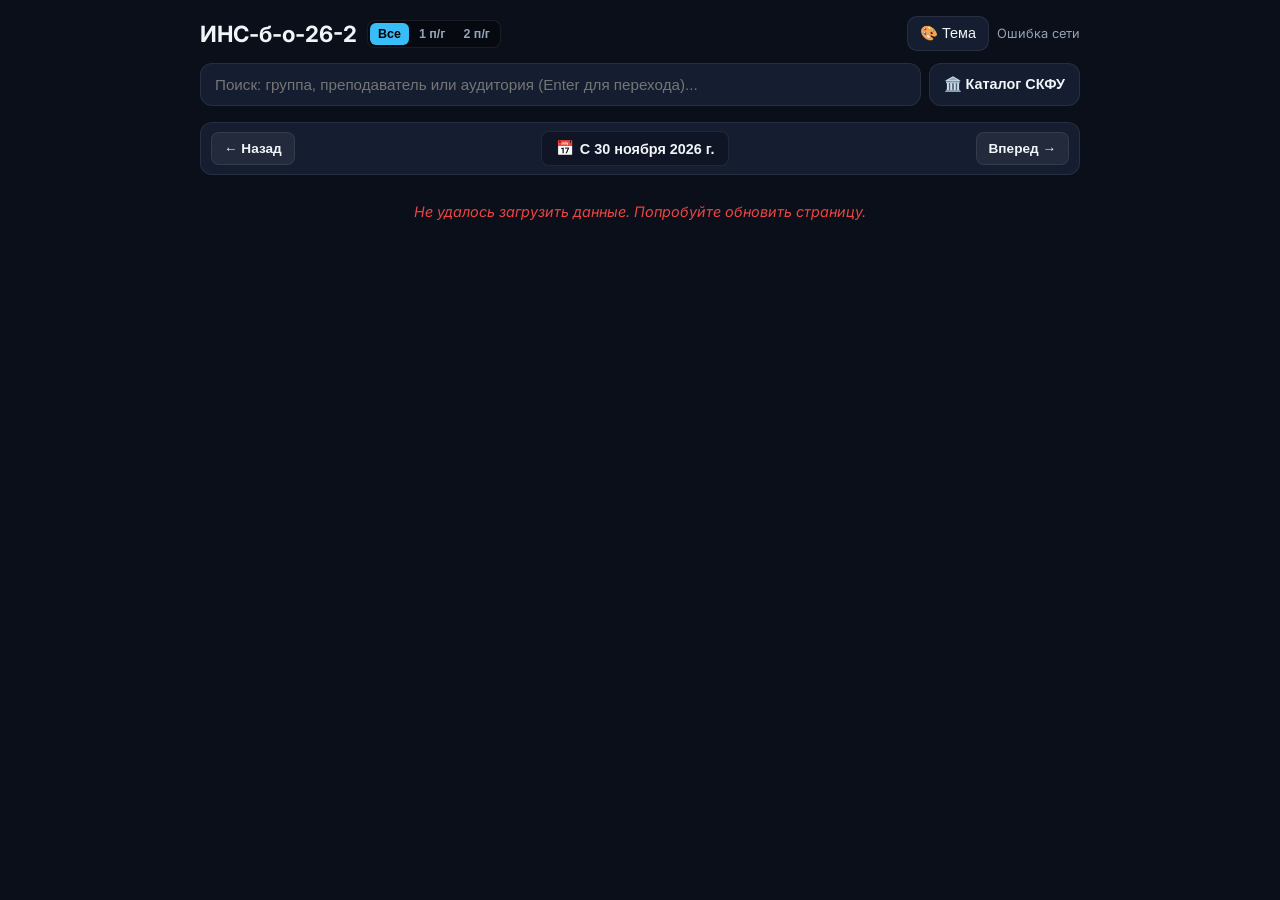
==== commit 9c4f1592: "Update index.html current Monday" ====
--- a/index.html
+++ b/index.html
@@ -1,10 +1,19 @@
 <!DOCTYPE html>
 <html lang="ru">
 <head>
-  <!-- x.11 -->
+  <!-- x.13 текущая дата -->
   <meta charset="UTF-8">
   <meta name="viewport" content="width=device-width, initial-scale=1.0">
   <title>Расписание СКФУ</title>
+
+  <link rel="manifest" href="manifest.json">
+  <meta name="theme-color" content="#0b0f19">
+  <meta name="mobile-web-app-capable" content="yes">
+  <meta name="apple-mobile-web-app-capable" content="yes">
+  <meta name="apple-mobile-web-app-status-bar-style" content="black-translucent">
+  <meta name="apple-mobile-web-app-title" content="Расписание">
+  <link rel="apple-touch-icon" href="icon-192.png">
+  
   <link rel="preconnect" href="https://fonts.googleapis.com">
   <link rel="preconnect" href="https://fonts.gstatic.com" crossorigin>
   <link href="https://fonts.googleapis.com/css2?family=Inter:wght@400;500;600;700&display=swap" rel="stylesheet">
@@ -1037,7 +1046,7 @@
     let selectedSubgroup = localStorage.getItem('savedSubgroup') || 'all';
     let lastLoadedDays = null;
 
-    let currentMonday = getMonday(new Date(2026, 8, 7));
+    let currentMonday = getMonday(new Date());
     let calendarMonthDate = new Date(currentMonday);
     let activeDaysWithClasses = new Set();
 
@@ -1864,6 +1873,13 @@
 
     applyCurrentTheme();
     loadSchedule();
+    if ('serviceWorker' in navigator) {
+      window.addEventListener('load', () => {
+       navigator.serviceWorker.register('./sw.js').catch((err) => {
+      console.error('Ошибка регистрации Service Worker:', err);
+        });
+      });
+    }
   </script>
 </body>
 </html>
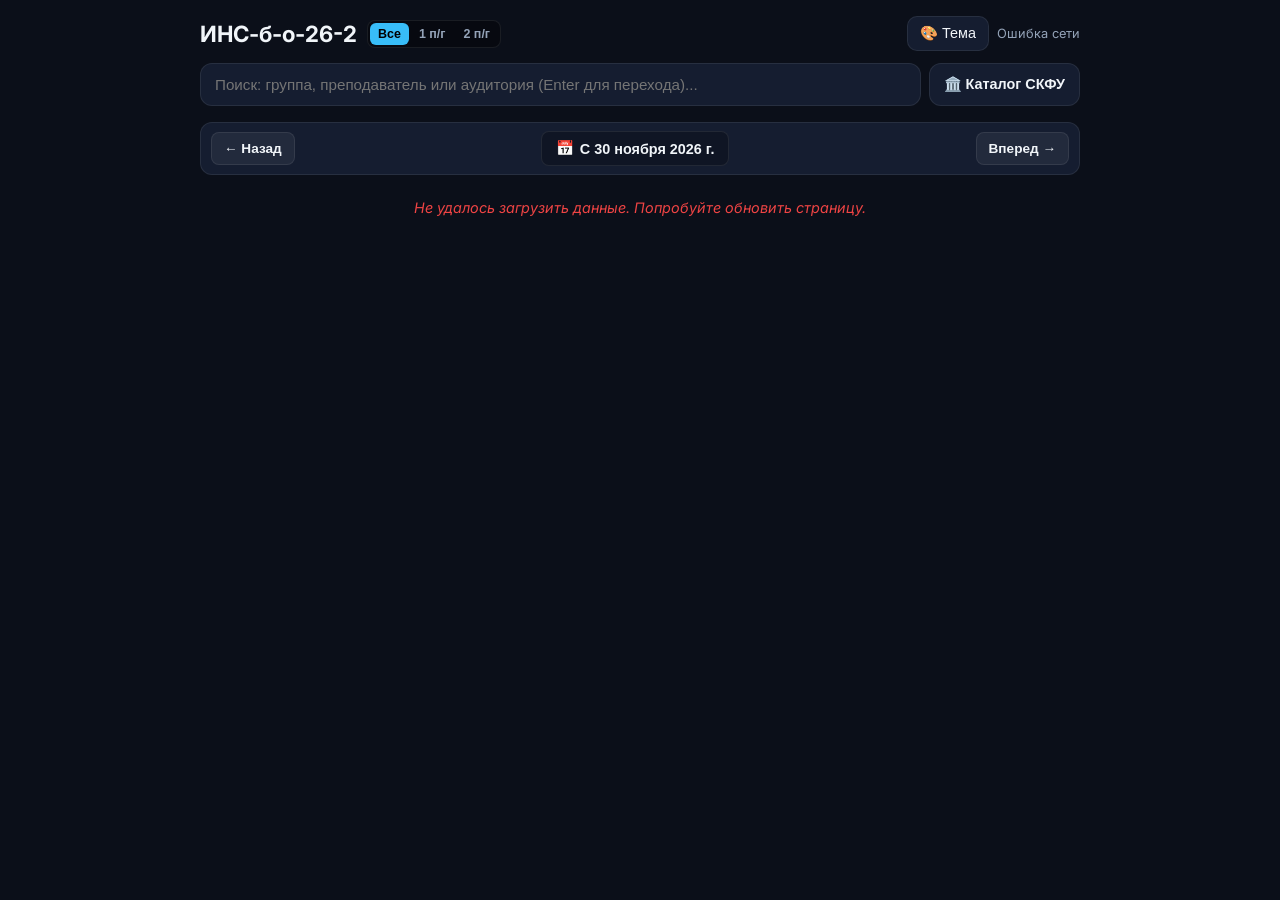
==== commit d0060ddf: "Update index.html cer date" ====
--- a/index.html
+++ b/index.html
@@ -1,11 +1,12 @@
 <!DOCTYPE html>
 <html lang="ru">
 <head>
-  <!-- x.13 текущая дата -->
+  <!-- х.14 current date  -->
   <meta charset="UTF-8">
   <meta name="viewport" content="width=device-width, initial-scale=1.0">
   <title>Расписание СКФУ</title>
-
+  
+  <!-- PWA параметры -->
   <link rel="manifest" href="manifest.json">
   <meta name="theme-color" content="#0b0f19">
   <meta name="mobile-web-app-capable" content="yes">
@@ -13,7 +14,7 @@
   <meta name="apple-mobile-web-app-status-bar-style" content="black-translucent">
   <meta name="apple-mobile-web-app-title" content="Расписание">
   <link rel="apple-touch-icon" href="icon-192.png">
-  
+
   <link rel="preconnect" href="https://fonts.googleapis.com">
   <link rel="preconnect" href="https://fonts.gstatic.com" crossorigin>
   <link href="https://fonts.googleapis.com/css2?family=Inter:wght@400;500;600;700&display=swap" rel="stylesheet">
@@ -201,7 +202,7 @@
       padding: 8px 10px;
       border-radius: 12px;
       border: 1px solid var(--border);
-      margin-bottom: 18px;
+      margin-bottom: 14px;
       gap: 8px;
       position: relative;
     }
@@ -319,12 +320,41 @@
       background-color: #000;
     }
 
+    /* Кнопка показа прошедших дней */
+    .past-days-toggle-btn {
+      display: flex;
+      align-items: center;
+      justify-content: center;
+      gap: 6px;
+      width: 100%;
+      padding: 8px 12px;
+      margin-bottom: 12px;
+      background: rgba(255, 255, 255, 0.04);
+      border: 1px dashed var(--border);
+      border-radius: 10px;
+      color: var(--text-muted);
+      font-size: 0.82rem;
+      font-weight: 600;
+      cursor: pointer;
+      transition: all 0.2s;
+    }
+    .past-days-toggle-btn:hover {
+      background: rgba(255, 255, 255, 0.08);
+      color: var(--text);
+      border-color: var(--accent);
+    }
+
     .day-card {
       background: var(--card-bg);
       border: 1px solid var(--border);
       border-radius: 14px;
       padding: 14px;
       margin-bottom: 16px;
+      transition: border-color 0.2s;
+    }
+
+    .day-card.today-card {
+      border-color: rgba(56, 189, 248, 0.45);
     }
 
     .day-header {
@@ -335,7 +365,21 @@
       padding-bottom: 8px;
       border-bottom: 1px solid var(--border);
     }
+    .day-title-wrap {
+      display: flex;
+      align-items: center;
+      gap: 8px;
+    }
     .day-title { font-size: 1.1rem; font-weight: 700; color: var(--text); }
+    .today-badge {
+      font-size: 0.7rem;
+      font-weight: 700;
+      background: var(--accent);
+      color: #000;
+      padding: 2px 6px;
+      border-radius: 4px;
+      text-transform: uppercase;
+    }
     .day-date { font-size: 0.85rem; color: var(--text-muted); }
 
     .break-indicator {
@@ -649,7 +693,7 @@
 
       .week-nav-bar {
         padding: 5px 6px;
-        margin-bottom: 10px;
+        margin-bottom: 8px;
         gap: 4px;
         border-radius: 10px;
       }
@@ -850,7 +894,7 @@
       
       <button class="date-btn" id="calendarToggleBtn" onclick="toggleCalendar()">
         <span>📅</span>
-        <span id="currentWeekText">7 сентября 2026 г.</span>
+        <span id="currentWeekText">Текущая неделя</span>
       </button>
 
       <button class="nav-btn" onclick="changeWeek(1)">Вперед →</button>
@@ -858,7 +902,7 @@
       <div id="calendarPopup" class="custom-calendar-popup">
         <div class="calendar-header">
           <button class="cal-nav-btn" onclick="changeCalMonth(-1)">←</button>
-          <span class="cal-title" id="calMonthTitle">Сентябрь 2026</span>
+          <span class="cal-title" id="calMonthTitle">Календарь</span>
           <button class="cal-nav-btn" onclick="changeCalMonth(1)">→</button>
         </div>
         <div class="calendar-grid" id="calendarGrid"></div>
@@ -1045,10 +1089,7 @@
 
     let selectedSubgroup = localStorage.getItem('savedSubgroup') || 'all';
     let lastLoadedDays = null;
-
-    let currentMonday = getMonday(new Date());
-    let calendarMonthDate = new Date(currentMonday);
-    let activeDaysWithClasses = new Set();
+    let showPastDaysForCurrentWeek = false;
 
     function getMonday(d) {
       d = new Date(d);
@@ -1058,6 +1099,11 @@
       mon.setHours(0, 0, 0, 0);
       return mon;
     }
+
+    // ДИНАМИЧЕСКИЙ СТАРТ С ТЕКУЩЕЙ НЕДЕЛИ
+    let currentMonday = getMonday(new Date());
+    let calendarMonthDate = new Date(currentMonday);
+    let activeDaysWithClasses = new Set();
 
     function extractTime(isoStr, pairNum, isEnd = false) {
       if (isoStr && isoStr.includes('T')) {
@@ -1146,6 +1192,13 @@
         });
       } else {
         toggleEl.style.display = 'none';
+      }
+    }
+
+    function togglePastDays() {
+      showPastDaysForCurrentWeek = !showPastDaysForCurrentWeek;
+      if (lastLoadedDays) {
+        renderSchedule(lastLoadedDays);
       }
     }
 
@@ -1228,27 +1281,39 @@
         return;
       }
 
+      const now = new Date();
+      const today = new Date(now.getFullYear(), now.getMonth(), now.getDate());
+      const realCurrentMonday = getMonday(now);
+      const isViewingCurrentWeek = currentMonday.getTime() === realCurrentMonday.getTime();
+
+      let hiddenPastDaysCount = 0;
+      const dayCardsToRender = [];
+
       days.forEach(day => {
-        const card = document.createElement('div');
-        card.className = 'day-card';
-
         let dateStr = '';
+        let localDate = null;
+        let isPastDay = false;
+        let isToday = false;
+
         if (day.Date) {
           const datePart = day.Date.split('T')[0];
           const [y, m, d] = datePart.split('-');
-          const localDate = new Date(y, m - 1, d);
+          localDate = new Date(y, m - 1, d);
+          localDate.setHours(0,0,0,0);
           dateStr = localDate.toLocaleDateString('ru-RU', { day: 'numeric', month: 'long' });
+
+          if (isViewingCurrentWeek) {
+            if (localDate.getTime() < today.getTime()) {
+              isPastDay = true;
+            } else if (localDate.getTime() === today.getTime()) {
+              isToday = true;
+            }
+          }
         }
 
-        card.innerHTML = `
-          <div class="day-header">
-            <span class="day-title">${day.WeekDay || ''}</span>
-            <span class="day-date">${dateStr}</span>
-          </div>
-        `;
-
         let lessons = day.Lessons || [];
 
+        // Фильтрация по подгруппе
         if (currentTarget.type === 2 && selectedSubgroup !== 'all') {
           lessons = lessons.filter(l => {
             let sg = '';
@@ -1265,12 +1330,28 @@
           });
         }
 
-        if (day.Date && lessons.length > 0) {
-          const datePart = day.Date.split('T')[0];
-          const [y, m, d] = datePart.split('-');
-          const localDate = new Date(y, m - 1, d);
+        if (localDate && lessons.length > 0) {
           activeDaysWithClasses.add(`${localDate.getFullYear()}-${localDate.getMonth()}-${localDate.getDate()}`);
         }
+
+        // Если это прошедший день текущей недели и они скрыты
+        if (isPastDay && !showPastDaysForCurrentWeek) {
+          hiddenPastDaysCount++;
+          return;
+        }
+
+        const card = document.createElement('div');
+        card.className = `day-card ${isToday ? 'today-card' : ''}`;
+
+        card.innerHTML = `
+          <div class="day-header">
+            <div class="day-title-wrap">
+              <span class="day-title">${day.WeekDay || ''}</span>
+              ${isToday ? '<span class="today-badge">Сегодня</span>' : ''}
+            </div>
+            <span class="day-date">${dateStr}</span>
+          </div>
+        `;
 
         if (!lessons.length) {
           card.innerHTML += '<div class="empty-day">Пар нет</div>';
@@ -1352,8 +1433,31 @@
           });
         }
 
-        container.appendChild(card);
+        dayCardsToRender.push(card);
       });
+
+      // Кнопка управления показом прошедших дней на текущей неделе
+      if (isViewingCurrentWeek) {
+        if (hiddenPastDaysCount > 0) {
+          const toggleBtn = document.createElement('button');
+          toggleBtn.className = 'past-days-toggle-btn';
+          toggleBtn.innerHTML = `<span>🕒</span> Показать прошедшие дни этой недели (${hiddenPastDaysCount})`;
+          toggleBtn.onclick = togglePastDays;
+          container.appendChild(toggleBtn);
+        } else if (showPastDaysForCurrentWeek) {
+          const toggleBtn = document.createElement('button');
+          toggleBtn.className = 'past-days-toggle-btn';
+          toggleBtn.innerHTML = `<span>▲</span> Скрыть прошедшие дни`;
+          toggleBtn.onclick = togglePastDays;
+          container.appendChild(toggleBtn);
+        }
+      }
+
+      if (dayCardsToRender.length === 0) {
+        container.innerHTML += '<div class="day-card empty-day">Все пары на этой неделе завершены 🎉</div>';
+      } else {
+        dayCardsToRender.forEach(c => container.appendChild(c));
+      }
 
       renderCalendarGrid();
     }
@@ -1361,6 +1465,7 @@
     function changeWeek(offset) {
       currentMonday.setDate(currentMonday.getDate() + (offset * 7));
       calendarMonthDate = new Date(currentMonday);
+      showPastDaysForCurrentWeek = false;
       loadSchedule();
     }
 
@@ -1438,6 +1543,7 @@
 
         cell.onclick = () => {
           currentMonday = getMonday(cellDate);
+          showPastDaysForCurrentWeek = false;
           calendarPopup.style.display = 'none';
           loadSchedule();
         };
@@ -1873,10 +1979,12 @@
 
     applyCurrentTheme();
     loadSchedule();
+
+    // Регистрация Service Worker для PWA
     if ('serviceWorker' in navigator) {
       window.addEventListener('load', () => {
-       navigator.serviceWorker.register('./sw.js').catch((err) => {
-      console.error('Ошибка регистрации Service Worker:', err);
+        navigator.serviceWorker.register('./sw.js').catch((err) => {
+          console.error('Ошибка регистрации Service Worker:', err);
         });
       });
     }
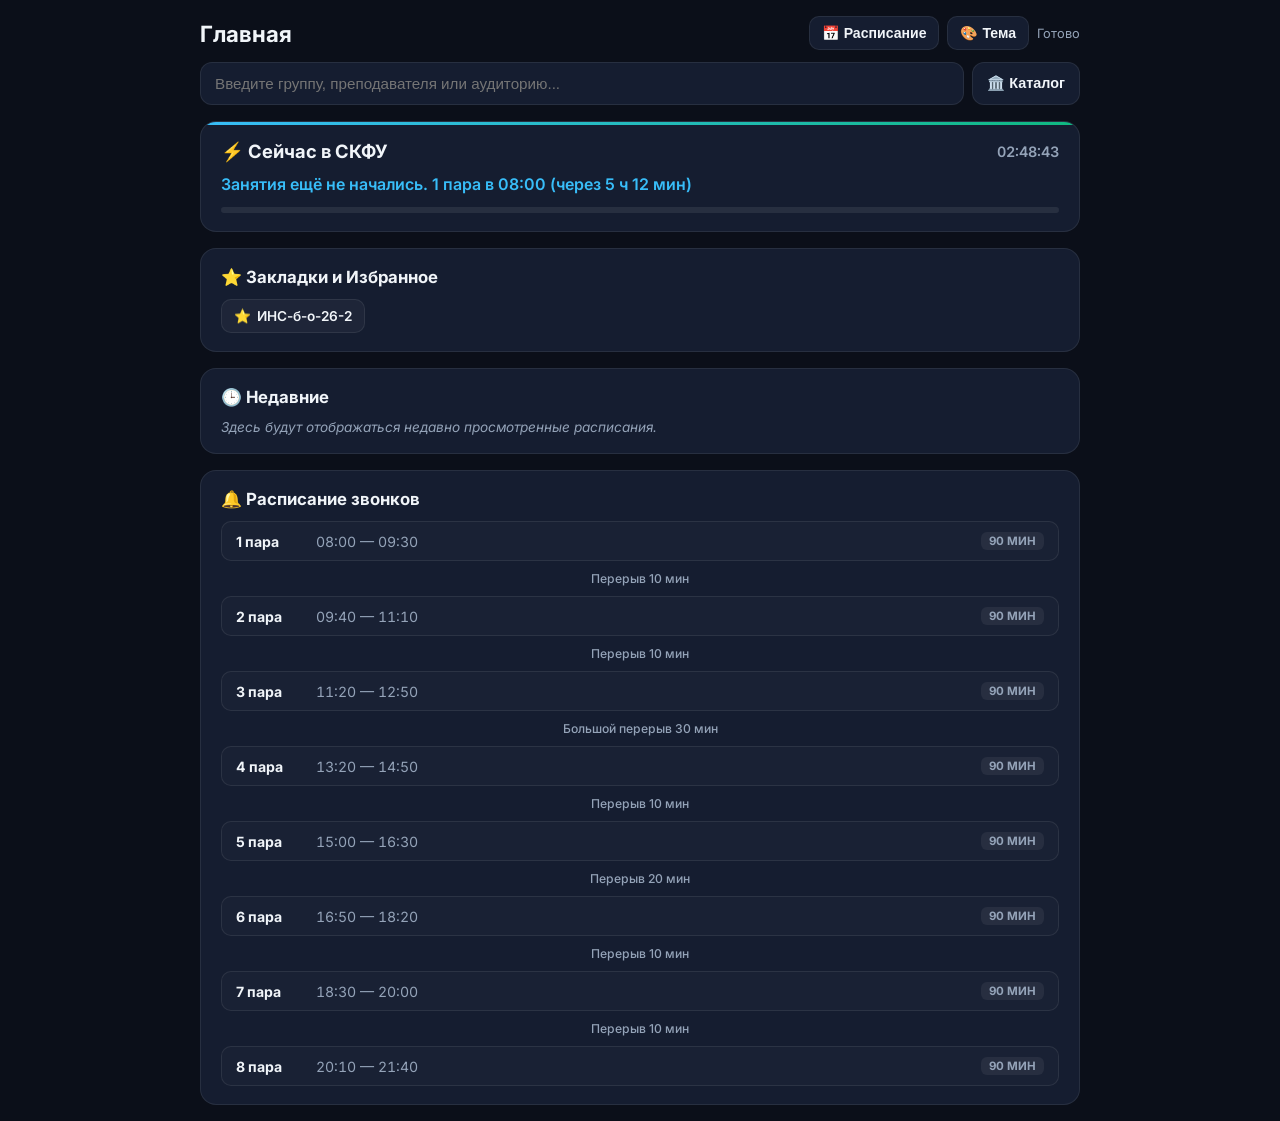
==== commit 1eb8c15d: "Update index.html main activity" ====
--- a/index.html
+++ b/index.html
@@ -1,7 +1,7 @@
 <!DOCTYPE html>
 <html lang="ru">
 <head>
-  <!-- х.14 current date  -->
+  <!-- x.15 main activity -->
   <meta charset="UTF-8">
   <meta name="viewport" content="width=device-width, initial-scale=1.0">
   <title>Расписание СКФУ</title>
@@ -77,6 +77,18 @@
     h1 { font-size: 1.4rem; font-weight: 700; color: var(--text); }
     .status-text { font-size: 0.8rem; color: var(--text-muted); }
 
+    .fav-star-btn {
+      background: none;
+      border: none;
+      font-size: 1.25rem;
+      cursor: pointer;
+      color: #eab308;
+      transition: transform 0.15s;
+      padding: 2px 4px;
+    }
+    .fav-star-btn:hover { transform: scale(1.15); }
+    .fav-star-btn.inactive { color: var(--text-muted); opacity: 0.5; }
+
     .subgroup-toggle {
       display: inline-flex;
       background: rgba(0, 0, 0, 0.35);
@@ -110,20 +122,27 @@
       gap: 8px;
     }
 
-    .theme-btn {
+    .action-btn {
       background: var(--card-bg);
       border: 1px solid var(--border);
       color: var(--text);
       padding: 8px 12px;
       border-radius: 10px;
       cursor: pointer;
-      font-size: 0.9rem;
+      font-size: 0.88rem;
+      font-weight: 600;
       display: flex;
       align-items: center;
       gap: 6px;
       transition: all 0.2s;
     }
-    .theme-btn:hover { border-color: var(--accent); }
+    .action-btn:hover { border-color: var(--accent); background: rgba(255,255,255,0.06); }
+    .action-btn.active-tab {
+      background: var(--accent);
+      color: #000;
+      border-color: var(--accent);
+      font-weight: 700;
+    }
 
     .search-row {
       display: flex;
@@ -194,6 +213,161 @@
     .autocomplete-item:hover { background: rgba(255,255,255,0.06); color: var(--accent); }
     .autocomplete-type { font-size: 0.72rem; color: var(--text-muted); text-transform: uppercase; font-weight: 600; }
 
+    /* ========================================================
+       ГЛАВНЫЙ ЭКРАН (ДАШБОРД)
+       ======================================================== */
+    #homeDashboard {
+      display: flex;
+      flex-direction: column;
+      gap: 16px;
+    }
+
+    .live-status-card {
+      background: var(--card-bg);
+      border: 1px solid var(--border);
+      border-radius: 16px;
+      padding: 18px 20px;
+      position: relative;
+      overflow: hidden;
+    }
+    .live-status-card::before {
+      content: '';
+      position: absolute;
+      top: 0; left: 0; right: 0;
+      height: 3px;
+      background: linear-gradient(90deg, var(--accent), #10b981);
+    }
+
+    .live-header {
+      display: flex;
+      justify-content: space-between;
+      align-items: center;
+      margin-bottom: 10px;
+      flex-wrap: wrap;
+      gap: 6px;
+    }
+    .live-title { font-size: 1.15rem; font-weight: 700; color: var(--text); }
+    .live-time-now { font-size: 0.9rem; color: var(--text-muted); font-variant-numeric: tabular-nums; font-weight: 600; }
+
+    .live-desc {
+      font-size: 1rem;
+      font-weight: 600;
+      color: var(--accent);
+      margin-bottom: 12px;
+      line-height: 1.4;
+    }
+
+    .progress-bar-wrap {
+      width: 100%;
+      height: 6px;
+      background: rgba(255, 255, 255, 0.08);
+      border-radius: 3px;
+      overflow: hidden;
+    }
+    .progress-bar-fill {
+      height: 100%;
+      background: var(--accent);
+      width: 0%;
+      transition: width 0.4s ease;
+    }
+
+    .dashboard-section {
+      background: var(--card-bg);
+      border: 1px solid var(--border);
+      border-radius: 16px;
+      padding: 18px 20px;
+    }
+    .section-title {
+      font-size: 1.05rem;
+      font-weight: 700;
+      color: var(--text);
+      margin-bottom: 12px;
+      display: flex;
+      align-items: center;
+      gap: 8px;
+    }
+
+    .chips-grid {
+      display: flex;
+      flex-wrap: wrap;
+      gap: 8px;
+    }
+    .chip-item {
+      background: rgba(255, 255, 255, 0.04);
+      border: 1px solid var(--border);
+      color: var(--text);
+      padding: 8px 12px;
+      border-radius: 10px;
+      font-size: 0.85rem;
+      font-weight: 600;
+      cursor: pointer;
+      display: inline-flex;
+      align-items: center;
+      gap: 6px;
+      transition: all 0.15s;
+    }
+    .chip-item:hover {
+      background: rgba(56, 189, 248, 0.12);
+      border-color: var(--accent);
+      color: var(--accent);
+    }
+    .empty-chips-hint {
+      font-size: 0.85rem;
+      color: var(--text-muted);
+      font-style: italic;
+    }
+
+    .bells-table {
+      display: flex;
+      flex-direction: column;
+      gap: 6px;
+    }
+    .bell-row {
+      display: grid;
+      grid-template-columns: 80px 1fr auto;
+      align-items: center;
+      padding: 10px 14px;
+      background: rgba(255, 255, 255, 0.02);
+      border: 1px solid var(--border);
+      border-radius: 10px;
+      font-size: 0.88rem;
+      transition: all 0.2s;
+    }
+    .bell-row.active-bell {
+      background: rgba(56, 189, 248, 0.15);
+      border-color: var(--accent);
+      box-shadow: 0 0 12px rgba(56, 189, 248, 0.2);
+    }
+    .bell-num { font-weight: 700; color: var(--text); }
+    .bell-hours { color: var(--text-muted); font-variant-numeric: tabular-nums; }
+    .bell-tag {
+      font-size: 0.72rem;
+      font-weight: 700;
+      padding: 2px 8px;
+      border-radius: 6px;
+      text-transform: uppercase;
+      background: rgba(255, 255, 255, 0.06);
+      color: var(--text-muted);
+    }
+    .bell-row.active-bell .bell-tag {
+      background: var(--accent);
+      color: #000;
+    }
+    .bell-break {
+      text-align: center;
+      font-size: 0.76rem;
+      color: var(--text-muted);
+      padding: 4px 0;
+      font-weight: 500;
+    }
+    .bell-break.active-break {
+      color: var(--practice-badge);
+      font-weight: 700;
+    }
+
+    /* ========================================================
+       ЭКРАН РАСПИСАНИЯ
+       ======================================================== */
     .week-nav-bar {
       display: flex;
       align-items: center;
@@ -320,7 +494,6 @@
       background-color: #000;
     }
 
-    /* Кнопка показа прошедших дней */
     .past-days-toggle-btn {
       display: flex;
       align-items: center;
@@ -479,6 +652,7 @@
       padding: 10px 0;
     }
 
+    /* Модальные окна */
     .modal-overlay {
       position: fixed;
       top: 0; left: 0; right: 0; bottom: 0;
@@ -636,7 +810,7 @@
 
       .header-title-wrap {
         gap: 6px;
-        max-width: 70vw;
+        max-width: 65vw;
       }
 
       h1 {
@@ -645,7 +819,7 @@
         white-space: nowrap;
         overflow: hidden;
         text-overflow: ellipsis;
-        max-width: 44vw;
+        max-width: 42vw;
         text-align: left;
       }
 
@@ -663,8 +837,8 @@
         gap: 6px;
       }
 
-      .theme-btn {
-        padding: 4px 8px;
+      .action-btn {
+        padding: 5px 8px;
         font-size: 0.78rem;
         border-radius: 8px;
       }
@@ -730,13 +904,8 @@
         padding-bottom: 4px;
       }
 
-      .day-title {
-        font-size: 0.95rem;
-      }
-
-      .day-date {
-        font-size: 0.78rem;
-      }
+      .day-title { font-size: 0.95rem; }
+      .day-date { font-size: 0.78rem; }
 
       .break-indicator {
         margin: 6px 0;
@@ -812,17 +981,8 @@
         width: 100%;
       }
 
-      .badge {
-        font-size: 0.68rem;
-        padding: 2px 6px;
-        border-radius: 4px;
-      }
-
-      .subgroup-tag, .room-tag {
-        font-size: 0.72rem;
-        padding: 2px 6px;
-        border-radius: 4px;
-      }
+      .badge { font-size: 0.68rem; padding: 2px 6px; border-radius: 4px; }
+      .subgroup-tag, .room-tag { font-size: 0.72rem; padding: 2px 6px; border-radius: 4px; }
 
       .teacher-block {
         align-self: flex-end;
@@ -859,8 +1019,10 @@
     <header>
       <div class="header-top">
         <div class="header-title-wrap">
-          <h1 id="groupTitle">ИНС-б-о-26-2</h1>
+          <h1 id="groupTitle">Главная</h1>
           
+          <button id="favBtn" class="fav-star-btn" onclick="toggleCurrentFavorite()" title="Добавить в избранное" style="display: none;">★</button>
+
           <div id="subgroupToggle" class="subgroup-toggle" style="display: none;">
             <button class="sg-btn active" data-sg="all" onclick="setSubgroup('all')">Все</button>
             <button class="sg-btn" data-sg="1" onclick="setSubgroup('1')">1 п/г</button>
@@ -869,7 +1031,8 @@
         </div>
 
         <div class="header-actions">
-          <button class="theme-btn" onclick="openThemeModal()">🎨 Тема</button>
+          <button id="viewToggleBtn" class="action-btn" onclick="toggleMainView()">🏠 Главная</button>
+          <button class="action-btn" onclick="openThemeModal()">🎨 Тема</button>
           <div id="statusText" class="status-text">Загрузка...</div>
         </div>
       </div>
@@ -880,36 +1043,68 @@
             type="text" 
             id="searchInput" 
             class="search-input" 
-            placeholder="Поиск: группа, преподаватель или аудитория (Enter для перехода)..." 
+            placeholder="Введите группу, преподавателя или аудиторию..." 
             autocomplete="off"
           />
           <div id="autocompleteList" class="autocomplete-list"></div>
         </div>
-        <button class="catalog-btn" onclick="openCatalog()">🏛️ Каталог СКФУ</button>
+        <button class="catalog-btn" onclick="openCatalog()">🏛️ Каталог</button>
       </div>
     </header>
 
-    <div class="week-nav-bar">
-      <button class="nav-btn" onclick="changeWeek(-1)">← Назад</button>
-      
-      <button class="date-btn" id="calendarToggleBtn" onclick="toggleCalendar()">
-        <span>📅</span>
-        <span id="currentWeekText">Текущая неделя</span>
-      </button>
-
-      <button class="nav-btn" onclick="changeWeek(1)">Вперед →</button>
-
-      <div id="calendarPopup" class="custom-calendar-popup">
-        <div class="calendar-header">
-          <button class="cal-nav-btn" onclick="changeCalMonth(-1)">←</button>
-          <span class="cal-title" id="calMonthTitle">Календарь</span>
-          <button class="cal-nav-btn" onclick="changeCalMonth(1)">→</button>
+    <!-- ГЛАВНЫЙ ЭКРАН (ДАШБОРД) -->
+    <div id="homeDashboard">
+      <div class="live-status-card">
+        <div class="live-header">
+          <span class="live-title">⚡ Сейчас в СКФУ</span>
+          <span id="liveClock" class="live-time-now">00:00:00</span>
         </div>
-        <div class="calendar-grid" id="calendarGrid"></div>
+        <div id="liveStatusText" class="live-desc">Определение статуса пар...</div>
+        <div class="progress-bar-wrap">
+          <div id="liveProgressBar" class="progress-bar-fill"></div>
+        </div>
+      </div>
+
+      <div class="dashboard-section">
+        <div class="section-title">⭐ Закладки и Избранное</div>
+        <div id="favoritesChips" class="chips-grid"></div>
+      </div>
+
+      <div class="dashboard-section">
+        <div class="section-title">🕒 Недавние</div>
+        <div id="recentChips" class="chips-grid"></div>
+      </div>
+
+      <div class="dashboard-section">
+        <div class="section-title">🔔 Расписание звонков</div>
+        <div class="bells-table" id="bellsScheduleTable"></div>
       </div>
     </div>
 
-    <div id="scheduleContainer"></div>
+    <!-- ЭКРАН РАСПИСАНИЯ -->
+    <div id="scheduleSection" style="display: none;">
+      <div class="week-nav-bar">
+        <button class="nav-btn" onclick="changeWeek(-1)">← Назад</button>
+        
+        <button class="date-btn" id="calendarToggleBtn" onclick="toggleCalendar()">
+          <span>📅</span>
+          <span id="currentWeekText">Текущая неделя</span>
+        </button>
+
+        <button class="nav-btn" onclick="changeWeek(1)">Вперед →</button>
+
+        <div id="calendarPopup" class="custom-calendar-popup">
+          <div class="calendar-header">
+            <button class="cal-nav-btn" onclick="changeCalMonth(-1)">←</button>
+            <span class="cal-title" id="calMonthTitle">Календарь</span>
+            <button class="cal-nav-btn" onclick="changeCalMonth(1)">→</button>
+          </div>
+          <div class="calendar-grid" id="calendarGrid"></div>
+        </div>
+      </div>
+
+      <div id="scheduleContainer"></div>
+    </div>
   </div>
 
   <div id="catalogModal" class="modal-overlay">
@@ -1081,11 +1276,13 @@
       } catch (e) {}
     }
 
-    let currentTarget = JSON.parse(localStorage.getItem('savedTarget')) || {
-      id: 19931,
-      name: 'ИНС-б-о-26-2',
-      type: 2
-    };
+    // Состояние приложения
+    let currentView = 'home'; // 'home' или 'schedule'
+    let currentTarget = JSON.parse(localStorage.getItem('savedTarget')) || null;
+    let favoritesList = JSON.parse(localStorage.getItem('favoriteTargets')) || [
+      { id: 19931, name: 'ИНС-б-о-26-2', type: 2 }
+    ];
+    let recentList = JSON.parse(localStorage.getItem('recentTargets')) || [];
 
     let selectedSubgroup = localStorage.getItem('savedSubgroup') || 'all';
     let lastLoadedDays = null;
@@ -1100,7 +1297,6 @@
       return mon;
     }
 
-    // ДИНАМИЧЕСКИЙ СТАРТ С ТЕКУЩЕЙ НЕДЕЛИ
     let currentMonday = getMonday(new Date());
     let calendarMonthDate = new Date(currentMonday);
     let activeDaysWithClasses = new Set();
@@ -1156,22 +1352,238 @@
       return rawType.trim();
     }
 
+    // Умная нормализация слитных названий групп (инсбо262 -> ИНС-б-о-26-2)
     function normalizeGroupQuery(raw) {
       if (!raw) return raw;
-      const clean = raw.trim().replace(/[\s\-_]+/g, '');
+      let s = raw.trim();
+      if (s.includes('-')) {
+        return s.toUpperCase().replace(/\s+/g, '');
+      }
+      const clean = s.replace(/[\s_]+/g, '');
       
-      const m1 = clean.match(/^([а-яёa-z]+?)(б|м|с|а)(о|з|оз)(\d{2})(\d*)$/i);
+      // Шаблон: спец(2-8 букв) + уровень(б/м/с/а) + форма(оз/зо/о/з) + год(2 цифры) + номер(цифры)
+      const m1 = clean.match(/^([а-яёa-z]{2,8}?)(б|м|с|а)(оз|зо|о|з)(\d{2})(\d*)$/i);
       if (m1) {
-        const part5 = m1[5] ? `-${m1[5]}` : '';
-        return `${m1[1].toUpperCase()}-${m1[2].toLowerCase()}-${m1[3].toLowerCase()}-${m1[4]}${part5}`;
-      }
-
-      const m2 = clean.match(/^([а-яёa-z]+?)(\d{2})(\d+)$/i);
+        const spec = m1[1].toUpperCase();
+        const level = m1[2].toLowerCase();
+        const form = m1[3].toLowerCase();
+        const year = m1[4];
+        const num = m1[5] ? `-${m1[5]}` : '';
+        return `${spec}-${level}-${form}-${year}${num}`;
+      }
+
+      // Шаблон: спец + год + номер (инс262 -> ИНС-26-2)
+      const m2 = clean.match(/^([а-яёa-z]{2,8}?)(\d{2})(\d+)$/i);
       if (m2) {
         return `${m2[1].toUpperCase()}-${m2[2]}-${m2[3]}`;
       }
 
-      return raw;
+      return s;
+    }
+
+    // ========================================================
+    // ИЗБРАННОЕ И НЕДАВНИЕ
+    // ========================================================
+    function isTargetFavorite(target) {
+      if (!target) return false;
+      return favoritesList.some(f => f.id === target.id && f.type === target.type);
+    }
+
+    function toggleCurrentFavorite() {
+      if (!currentTarget) return;
+      if (isTargetFavorite(currentTarget)) {
+        favoritesList = favoritesList.filter(f => !(f.id === currentTarget.id && f.type === currentTarget.type));
+      } else {
+        favoritesList.push({ id: currentTarget.id, name: currentTarget.name, type: currentTarget.type });
+      }
+      localStorage.setItem('favoriteTargets', JSON.stringify(favoritesList));
+      updateFavBtnUI();
+      renderDashboardChips();
+    }
+
+    function updateFavBtnUI() {
+      const btn = document.getElementById('favBtn');
+      if (currentView === 'schedule' && currentTarget) {
+        btn.style.display = 'inline-block';
+        btn.classList.toggle('inactive', !isTargetFavorite(currentTarget));
+      } else {
+        btn.style.display = 'none';
+      }
+    }
+
+    function addToRecent(target) {
+      if (!target) return;
+      recentList = recentList.filter(r => !(r.id === target.id && r.type === target.type));
+      recentList.unshift({ id: target.id, name: target.name, type: target.type });
+      if (recentList.length > 6) recentList.pop();
+      localStorage.setItem('recentTargets', JSON.stringify(recentList));
+      renderDashboardChips();
+    }
+
+    function renderDashboardChips() {
+      const favContainer = document.getElementById('favoritesChips');
+      const recContainer = document.getElementById('recentChips');
+
+      favContainer.innerHTML = '';
+      if (!favoritesList.length) {
+        favContainer.innerHTML = '<span class="empty-chips-hint">Нажмите ★ на странице расписания, чтобы добавить группу или преподавателя в избранное.</span>';
+      } else {
+        favoritesList.forEach(item => {
+          const chip = document.createElement('div');
+          chip.className = 'chip-item';
+          chip.innerHTML = `<span>⭐</span> ${item.name}`;
+          chip.onclick = () => selectTarget(item.id, item.name, item.type);
+          favContainer.appendChild(chip);
+        });
+      }
+
+      recContainer.innerHTML = '';
+      if (!recentList.length) {
+        recContainer.innerHTML = '<span class="empty-chips-hint">Здесь будут отображаться недавно просмотренные расписания.</span>';
+      } else {
+        recentList.forEach(item => {
+          const chip = document.createElement('div');
+          chip.className = 'chip-item';
+          chip.innerHTML = `<span>🕒</span> ${item.name}`;
+          chip.onclick = () => selectTarget(item.id, item.name, item.type);
+          recContainer.appendChild(chip);
+        });
+      }
+    }
+
+    // ========================================================
+    // LIVE ТРЕКЕР И РАСПИСАНИЕ ЗВОНКОВ
+    // ========================================================
+    function updateLiveStatus() {
+      const now = new Date();
+      const h = now.getHours();
+      const m = now.getMinutes();
+      const s = now.getSeconds();
+      const timeStr = `${String(h).padStart(2,'0')}:${String(m).padStart(2,'0')}:${String(s).padStart(2,'0')}`;
+      
+      const clockEl = document.getElementById('liveClock');
+      if (clockEl) clockEl.innerText = timeStr;
+
+      const nowMin = h * 60 + m;
+      const statusTextEl = document.getElementById('liveStatusText');
+      const progressBarEl = document.getElementById('liveProgressBar');
+
+      let currentPairNum = null;
+      let currentBreakNextPair = null;
+      let progressPercent = 0;
+
+      // 1 пара начинается в 08:00 (480 мин), 8 пара заканчивается в 21:40 (1300 мин)
+      if (nowMin < 480) {
+        const diff = 480 - nowMin;
+        const diffH = Math.floor(diff / 60);
+        const diffM = diff % 60;
+        statusTextEl.innerText = `Занятия ещё не начались. 1 пара в 08:00 (через ${diffH > 0 ? diffH + ' ч ' : ''}${diffM} мин)`;
+        progressPercent = 0;
+      } else if (nowMin >= 1300) {
+        statusTextEl.innerText = 'Учебный день завершён 🌙';
+        progressPercent = 100;
+      } else {
+        // Проверяем пары и перемены
+        for (let p = 1; p <= 8; p++) {
+          const pStart = timeToMinutes(CALL_TIMES[p].start);
+          const pEnd = timeToMinutes(CALL_TIMES[p].end);
+
+          if (nowMin >= pStart && nowMin < pEnd) {
+            currentPairNum = p;
+            const left = pEnd - nowMin;
+            const total = pEnd - pStart;
+            progressPercent = Math.min(100, Math.max(0, ((nowMin - pStart) / total) * 100));
+            statusTextEl.innerHTML = `🟢 Идёт <strong>${p} пара</strong> (${CALL_TIMES[p].start} – ${CALL_TIMES[p].end}) • Осталось <strong>${left} мин</strong>`;
+            break;
+          }
+
+          if (p < 8) {
+            const nextStart = timeToMinutes(CALL_TIMES[p + 1].start);
+            if (nowMin >= pEnd && nowMin < nextStart) {
+              currentBreakNextPair = p + 1;
+              const left = nextStart - nowMin;
+              const total = nextStart - pEnd;
+              progressPercent = Math.min(100, Math.max(0, ((nowMin - pEnd) / total) * 100));
+              statusTextEl.innerHTML = `🟡 Перерыв: до <strong>${p + 1} пары</strong> (${CALL_TIMES[p + 1].start}) осталось <strong>${left} мин</strong>`;
+              break;
+            }
+          }
+        }
+      }
+
+      if (progressBarEl) {
+        progressBarEl.style.width = `${progressPercent}%`;
+      }
+
+      // Обновляем подсветку таблицы звонков
+      renderBellsTable(currentPairNum, currentBreakNextPair);
+    }
+
+    function renderBellsTable(activePairNum, activeBreakNextPair) {
+      const container = document.getElementById('bellsScheduleTable');
+      if (!container) return;
+
+      container.innerHTML = '';
+      for (let p = 1; p <= 8; p++) {
+        const row = document.createElement('div');
+        row.className = `bell-row ${activePairNum === p ? 'active-bell' : ''}`;
+        row.innerHTML = `
+          <span class="bell-num">${p} пара</span>
+          <span class="bell-hours">${CALL_TIMES[p].start} — ${CALL_TIMES[p].end}</span>
+          <span class="bell-tag">${activePairNum === p ? 'Идёт сейчас' : '90 мин'}</span>
+        `;
+        container.appendChild(row);
+
+        if (p < 8) {
+          const currEnd = timeToMinutes(CALL_TIMES[p].end);
+          const nextStart = timeToMinutes(CALL_TIMES[p + 1].start);
+          const diff = nextStart - currEnd;
+          const isBreakActive = activeBreakNextPair === (p + 1);
+
+          const breakDiv = document.createElement('div');
+          breakDiv.className = `bell-break ${isBreakActive ? 'active-break' : ''}`;
+          breakDiv.innerHTML = `${isBreakActive ? '🔔 Идёт перерыв: ' : ''}${diff === 30 ? 'Большой перерыв 30 мин' : `Перерыв ${diff} мин`}`;
+          container.appendChild(breakDiv);
+        }
+      }
+    }
+
+    // Переключение Главная / Расписание
+    function toggleMainView() {
+      if (currentView === 'home') {
+        if (currentTarget) {
+          showScheduleView();
+        } else {
+          openCatalog();
+        }
+      } else {
+        showHomeView();
+      }
+    }
+
+    function showHomeView() {
+      currentView = 'home';
+      document.getElementById('homeDashboard').style.display = 'flex';
+      document.getElementById('scheduleSection').style.display = 'none';
+      document.getElementById('groupTitle').innerText = 'Главная';
+      document.getElementById('viewToggleBtn').innerText = '📅 Расписание';
+      document.getElementById('viewToggleBtn').classList.remove('active-tab');
+      document.getElementById('statusText').innerText = 'Готово';
+      updateSubgroupUI();
+      updateFavBtnUI();
+      renderDashboardChips();
+      updateLiveStatus();
+    }
+
+    function showScheduleView() {
+      currentView = 'schedule';
+      document.getElementById('homeDashboard').style.display = 'none';
+      document.getElementById('scheduleSection').style.display = 'block';
+      document.getElementById('viewToggleBtn').innerText = '🏠 Главная';
+      document.getElementById('viewToggleBtn').classList.add('active-tab');
+      updateSubgroupUI();
+      updateFavBtnUI();
+      loadSchedule();
     }
 
     function setSubgroup(sg) {
@@ -1185,7 +1597,7 @@
 
     function updateSubgroupUI() {
       const toggleEl = document.getElementById('subgroupToggle');
-      if (currentTarget.type === 2) {
+      if (currentView === 'schedule' && currentTarget && currentTarget.type === 2) {
         toggleEl.style.display = 'inline-flex';
         document.querySelectorAll('.sg-btn').forEach(btn => {
           btn.classList.toggle('active', btn.getAttribute('data-sg') === selectedSubgroup);
@@ -1203,6 +1615,7 @@
     }
 
     function prefetchAdjacentWeeks() {
+      if (!currentTarget) return;
       [-1, 1].forEach(offset => {
         const d = new Date(currentMonday);
         d.setDate(d.getDate() + (offset * 7));
@@ -1223,11 +1636,17 @@
     }
 
     async function loadSchedule() {
+      if (!currentTarget) {
+        showHomeView();
+        return;
+      }
+
       const statusEl = document.getElementById('statusText');
       const container = document.getElementById('scheduleContainer');
       document.getElementById('groupTitle').innerText = currentTarget.name;
 
       updateSubgroupUI();
+      updateFavBtnUI();
 
       const dateStr = currentMonday.toLocaleDateString('ru-RU', { day: 'numeric', month: 'long', year: 'numeric' });
       document.getElementById('currentWeekText').innerText = `С ${dateStr}`;
@@ -1334,7 +1753,6 @@
           activeDaysWithClasses.add(`${localDate.getFullYear()}-${localDate.getMonth()}-${localDate.getDate()}`);
         }
 
-        // Если это прошедший день текущей недели и они скрыты
         if (isPastDay && !showPastDaysForCurrentWeek) {
           hiddenPastDaysCount++;
           return;
@@ -1436,7 +1854,6 @@
         dayCardsToRender.push(card);
       });
 
-      // Кнопка управления показом прошедших дней на текущей неделе
       if (isViewingCurrentWeek) {
         if (hiddenPastDaysCount > 0) {
           const toggleBtn = document.createElement('button');
@@ -1716,8 +2133,9 @@
     function selectTarget(id, name, type) {
       currentTarget = { id, name, type };
       localStorage.setItem('savedTarget', JSON.stringify(currentTarget));
+      addToRecent(currentTarget);
       closeCatalog();
-      loadSchedule();
+      showScheduleView();
     }
 
     // Каталог
@@ -1977,8 +2395,10 @@
       }
     });
 
+    // Инициализация
     applyCurrentTheme();
-    loadSchedule();
+    showHomeView();
+    setInterval(updateLiveStatus, 1000);
 
     // Регистрация Service Worker для PWA
     if ('serviceWorker' in navigator) {
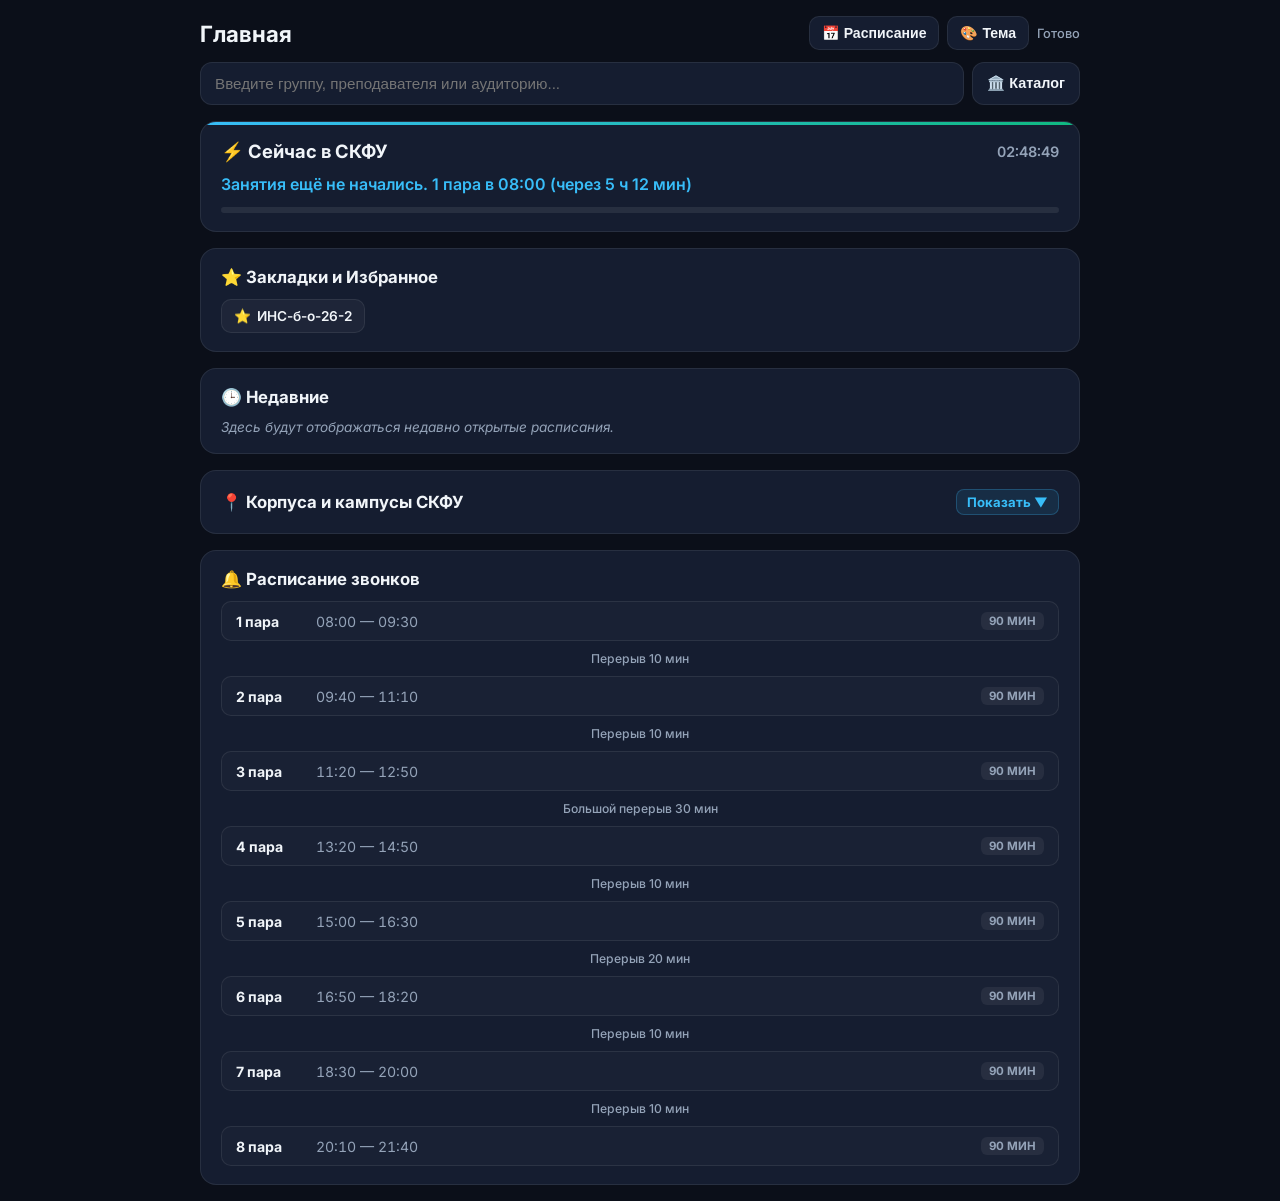
==== commit f17c22d6: "Update index.html кнопки в расписании + корпуса" ====
--- a/index.html
+++ b/index.html
@@ -1,7 +1,7 @@
 <!DOCTYPE html>
 <html lang="ru">
 <head>
-  <!-- x.15 main activity -->
+  <!-- x.16 кнопки корпуса -->
   <meta charset="UTF-8">
   <meta name="viewport" content="width=device-width, initial-scale=1.0">
   <title>Расписание СКФУ</title>
@@ -75,7 +75,7 @@
     }
 
     h1 { font-size: 1.4rem; font-weight: 700; color: var(--text); }
-    .status-text { font-size: 0.8rem; color: var(--text-muted); }
+    .status-text { font-size: 0.8rem; color: var(--text-muted); font-weight: 500; }
 
     .fav-star-btn {
       background: none;
@@ -317,11 +317,76 @@
       font-style: italic;
     }
 
-    .bells-table {
+    .campus-accordion-header {
+      display: flex;
+      justify-content: space-between;
+      align-items: center;
+      cursor: pointer;
+      user-select: none;
+    }
+    .campus-toggle-badge {
+      font-size: 0.82rem;
+      color: var(--accent);
+      font-weight: 700;
+      display: flex;
+      align-items: center;
+      gap: 4px;
+      background: rgba(56, 189, 248, 0.1);
+      padding: 4px 10px;
+      border-radius: 8px;
+      border: 1px solid rgba(56, 189, 248, 0.25);
+    }
+
+    .campus-cards-grid {
+      display: grid;
+      grid-template-columns: repeat(auto-fill, minmax(250px, 1fr));
+      gap: 10px;
+      margin-top: 14px;
+    }
+    .campus-card {
+      background: rgba(255, 255, 255, 0.02);
+      border: 1px solid var(--border);
+      border-radius: 12px;
+      padding: 12px 14px;
       display: flex;
       flex-direction: column;
       gap: 6px;
-    }
+      transition: border-color 0.2s;
+    }
+    .campus-card:hover { border-color: var(--accent); }
+    .campus-card-header { display: flex; justify-content: space-between; align-items: center; }
+    .campus-num-badge {
+      font-size: 0.82rem;
+      font-weight: 700;
+      color: var(--accent);
+      background: rgba(56, 189, 248, 0.12);
+      padding: 2px 8px;
+      border-radius: 6px;
+    }
+    .campus-address { font-size: 0.88rem; font-weight: 600; color: var(--text); line-height: 1.3; }
+    .campus-desc { font-size: 0.78rem; color: var(--text-muted); line-height: 1.3; margin-bottom: 4px; }
+    .campus-actions { display: flex; gap: 6px; margin-top: auto; }
+    .map-btn {
+      flex: 1;
+      text-align: center;
+      padding: 6px 8px;
+      border-radius: 6px;
+      font-size: 0.76rem;
+      font-weight: 600;
+      text-decoration: none;
+      transition: all 0.15s;
+      border: 1px solid var(--border);
+      display: inline-flex;
+      align-items: center;
+      justify-content: center;
+      gap: 4px;
+    }
+    .map-btn-2gis { background: rgba(16, 185, 129, 0.12); color: #34d399; border-color: rgba(16, 185, 129, 0.35); }
+    .map-btn-2gis:hover { background: rgba(16, 185, 129, 0.25); }
+    .map-btn-google { background: rgba(59, 130, 246, 0.12); color: #60a5fa; border-color: rgba(59, 130, 246, 0.35); }
+    .map-btn-google:hover { background: rgba(59, 130, 246, 0.25); }
+
+    .bells-table { display: flex; flex-direction: column; gap: 6px; }
     .bell-row {
       display: grid;
       grid-template-columns: 80px 1fr auto;
@@ -349,21 +414,9 @@
       background: rgba(255, 255, 255, 0.06);
       color: var(--text-muted);
     }
-    .bell-row.active-bell .bell-tag {
-      background: var(--accent);
-      color: #000;
-    }
-    .bell-break {
-      text-align: center;
-      font-size: 0.76rem;
-      color: var(--text-muted);
-      padding: 4px 0;
-      font-weight: 500;
-    }
-    .bell-break.active-break {
-      color: var(--practice-badge);
-      font-weight: 700;
-    }
+    .bell-row.active-bell .bell-tag { background: var(--accent); color: #000; }
+    .bell-break { text-align: center; font-size: 0.76rem; color: var(--text-muted); padding: 4px 0; font-weight: 500; }
+    .bell-break.active-break { color: var(--practice-badge); font-weight: 700; }
 
     /* ========================================================
        ЭКРАН РАСПИСАНИЯ
@@ -426,36 +479,12 @@
       display: none;
     }
 
-    .calendar-header {
-      display: flex;
-      justify-content: space-between;
-      align-items: center;
-      margin-bottom: 12px;
-    }
+    .calendar-header { display: flex; justify-content: space-between; align-items: center; margin-bottom: 12px; }
     .cal-title { font-weight: 700; font-size: 0.95rem; color: var(--text); }
-    .cal-nav-btn {
-      background: transparent;
-      border: 1px solid var(--border);
-      color: var(--text);
-      padding: 4px 8px;
-      border-radius: 6px;
-      cursor: pointer;
-    }
-
-    .calendar-grid {
-      display: grid;
-      grid-template-columns: repeat(7, 1fr);
-      gap: 4px;
-      text-align: center;
-    }
-
-    .cal-weekday {
-      font-size: 0.72rem;
-      font-weight: 600;
-      color: var(--text-muted);
-      padding-bottom: 6px;
-    }
-
+    .cal-nav-btn { background: transparent; border: 1px solid var(--border); color: var(--text); padding: 4px 8px; border-radius: 6px; cursor: pointer; }
+
+    .calendar-grid { display: grid; grid-template-columns: repeat(7, 1fr); gap: 4px; text-align: center; }
+    .cal-weekday { font-size: 0.72rem; font-weight: 600; color: var(--text-muted); padding-bottom: 6px; }
     .cal-day-cell {
       padding: 8px 0;
       border-radius: 8px;
@@ -467,18 +496,8 @@
     }
     .cal-day-cell:hover:not(.empty) { background: rgba(255,255,255,0.08); }
     .cal-day-cell.empty { cursor: default; opacity: 0.3; }
-    
-    .cal-day-cell.in-week {
-      background: rgba(56, 189, 248, 0.15);
-      color: var(--accent);
-      font-weight: 700;
-    }
-    .cal-day-cell.selected {
-      background: var(--accent) !important;
-      color: #000 !important;
-      font-weight: 700;
-    }
-
+    .cal-day-cell.in-week { background: rgba(56, 189, 248, 0.15); color: var(--accent); font-weight: 700; }
+    .cal-day-cell.selected { background: var(--accent) !important; color: #000 !important; font-weight: 700; }
     .cal-day-cell.has-classes::after {
       content: '';
       position: absolute;
@@ -490,9 +509,7 @@
       border-radius: 50%;
       background-color: var(--accent);
     }
-    .cal-day-cell.selected.has-classes::after {
-      background-color: #000;
-    }
+    .cal-day-cell.selected.has-classes::after { background-color: #000; }
 
     .past-days-toggle-btn {
       display: flex;
@@ -511,11 +528,7 @@
       cursor: pointer;
       transition: all 0.2s;
     }
-    .past-days-toggle-btn:hover {
-      background: rgba(255, 255, 255, 0.08);
-      color: var(--text);
-      border-color: var(--accent);
-    }
+    .past-days-toggle-btn:hover { background: rgba(255, 255, 255, 0.08); color: var(--text); border-color: var(--accent); }
 
     .day-card {
       background: var(--card-bg);
@@ -525,11 +538,7 @@
       margin-bottom: 16px;
       transition: border-color 0.2s;
     }
-
-    .day-card.today-card {
-      border-color: rgba(56, 189, 248, 0.45);
-    }
-
+    .day-card.today-card { border-color: rgba(56, 189, 248, 0.45); }
     .day-header {
       display: flex;
       justify-content: space-between;
@@ -538,11 +547,7 @@
       padding-bottom: 8px;
       border-bottom: 1px solid var(--border);
     }
-    .day-title-wrap {
-      display: flex;
-      align-items: center;
-      gap: 8px;
-    }
+    .day-title-wrap { display: flex; align-items: center; gap: 8px; }
     .day-title { font-size: 1.1rem; font-weight: 700; color: var(--text); }
     .today-badge {
       font-size: 0.7rem;
@@ -572,84 +577,188 @@
       margin: 0 10px;
     }
 
+    /* Карточка пары */
     .lesson-item {
       display: grid;
-      grid-template-columns: 85px 1fr auto;
+      grid-template-columns: 85px 1fr auto 34px;
       align-items: center;
-      gap: 12px;
+      gap: 10px;
       padding: 12px 14px;
       border-radius: 10px;
       margin-bottom: 6px;
       border: 1px solid transparent;
-    }
-
-    .type-lecture {
-      background: var(--lecture-bg);
-      border-color: var(--lecture-border);
-    }
-    .type-practice, .type-lab {
-      background: var(--practice-bg);
-      border-color: var(--practice-border);
-    }
-    .type-other {
-      background: var(--default-bg);
-      border-color: var(--default-border);
-    }
+      position: relative;
+      transition: all 0.15s;
+    }
+    .type-lecture { background: var(--lecture-bg); border-color: var(--lecture-border); }
+    .type-practice, .type-lab { background: var(--practice-bg); border-color: var(--practice-border); }
+    .type-other { background: var(--default-bg); border-color: var(--default-border); }
 
     .pair-time-block { display: flex; flex-direction: column; }
     .pair-num { font-size: 0.85rem; font-weight: 700; color: var(--text); }
-    .pair-hours {
-      font-size: 0.75rem;
-      color: var(--text-muted);
-      margin-top: 2px;
-      font-variant-numeric: tabular-nums;
-    }
+    .pair-hours { font-size: 0.75rem; color: var(--text-muted); margin-top: 2px; font-variant-numeric: tabular-nums; }
 
     .lesson-main { display: flex; flex-direction: column; gap: 4px; }
     .lesson-title { font-size: 0.95rem; font-weight: 600; color: var(--text); line-height: 1.3; }
     .lesson-meta { display: flex; align-items: center; gap: 6px; font-size: 0.82rem; flex-wrap: wrap; }
 
-    .badge {
-      font-size: 0.7rem;
-      font-weight: 600;
-      padding: 2px 6px;
-      border-radius: 4px;
-      text-transform: uppercase;
-    }
+    .badge { font-size: 0.7rem; font-weight: 600; padding: 2px 6px; border-radius: 4px; text-transform: uppercase; }
     .badge-lec { background: var(--lecture-badge); color: #000; }
     .badge-prac { background: var(--practice-badge); color: #000; }
     .badge-def { background: rgba(255,255,255,0.2); color: var(--text); }
-
-    .subgroup-tag {
-      background: rgba(255, 255, 255, 0.08);
-      padding: 2px 6px;
-      border-radius: 4px;
-      font-size: 0.75rem;
+    .subgroup-tag { background: rgba(255, 255, 255, 0.08); padding: 2px 6px; border-radius: 4px; font-size: 0.75rem; font-weight: 600; }
+
+    /* Кликабельная плашка группы */
+    .group-click-tag {
+      background: rgba(255, 255, 255, 0.07);
+      border: 1px solid var(--border);
+      color: var(--text);
+      padding: 2px 8px;
+      border-radius: 6px;
+      font-size: 0.74rem;
       font-weight: 600;
-    }
-
+      cursor: pointer;
+      display: inline-flex;
+      align-items: center;
+      gap: 4px;
+      transition: all 0.15s ease;
+      font-family: inherit;
+      user-select: none;
+    }
+    .group-click-tag:hover {
+      background: rgba(56, 189, 248, 0.2);
+      border-color: var(--accent);
+      color: var(--accent);
+      transform: translateY(-1px);
+    }
+
+    /* Кнопка аудитории */
     .room-tag {
       font-weight: 600;
       color: var(--accent);
       background: rgba(56, 189, 248, 0.12);
-      padding: 2px 6px;
-      border-radius: 4px;
+      padding: 2px 8px;
+      border-radius: 6px;
       border: 1px solid var(--border);
-    }
-
+      display: inline-flex;
+      align-items: center;
+      gap: 4px;
+      transition: all 0.15s ease;
+      cursor: pointer;
+      user-select: none;
+    }
+    .room-tag:hover {
+      background: rgba(56, 189, 248, 0.25);
+      border-color: var(--accent);
+      transform: translateY(-1px);
+    }
+    .room-tag-remote { color: #38bdf8; background: rgba(56, 189, 248, 0.18); border-color: rgba(56, 189, 248, 0.45); }
+    .room-tag .room-arrow { font-size: 0.72rem; opacity: 0.85; }
+
+    /* Преподаватель */
     .teacher-block {
       font-size: 0.85rem;
       color: var(--text-muted);
       text-align: right;
       font-weight: 500;
-      max-width: 240px;
-    }
-
-    .empty-day {
+      max-width: 220px;
+      cursor: pointer;
+      transition: color 0.15s;
+      user-select: none;
+    }
+    .teacher-block:hover { color: var(--accent); text-decoration: underline; }
+
+    /* Кнопка с тремя точками */
+    .lesson-dots-btn {
+      background: rgba(255, 255, 255, 0.04);
+      border: 1px solid var(--border);
       color: var(--text-muted);
-      font-style: italic;
+      border-radius: 8px;
+      width: 32px;
+      height: 32px;
+      display: flex;
+      align-items: center;
+      justify-content: center;
+      font-size: 1.25rem;
+      cursor: pointer;
+      transition: all 0.15s;
+    }
+    .lesson-dots-btn:hover {
+      background: rgba(56, 189, 248, 0.15);
+      color: var(--accent);
+      border-color: var(--accent);
+    }
+
+    .empty-day { color: var(--text-muted); font-style: italic; font-size: 0.9rem; padding: 10px 0; }
+
+    /* Меню выбора карт */
+    .map-sheet-overlay {
+      position: fixed;
+      top: 0; left: 0; right: 0; bottom: 0;
+      background: rgba(0, 0, 0, 0.72);
+      backdrop-filter: blur(5px);
+      z-index: 150;
+      display: none;
+      align-items: flex-end;
+      justify-content: center;
+      animation: fadeIn 0.15s ease-out;
+    }
+    @keyframes fadeIn { from { opacity: 0; } to { opacity: 1; } }
+
+    .map-sheet-card {
+      background: var(--card-bg);
+      border: 1px solid var(--border);
+      border-radius: 20px 20px 0 0;
+      width: 100%;
+      max-width: 480px;
+      padding: 20px 18px 28px 18px;
+      box-shadow: 0 -10px 30px rgba(0, 0, 0, 0.6);
+      display: flex;
+      flex-direction: column;
+      gap: 12px;
+      animation: slideUp 0.2s cubic-bezier(0.16, 1, 0.3, 1);
+    }
+    @keyframes slideUp { from { transform: translateY(100%); } to { transform: translateY(0); } }
+
+    .map-sheet-title { font-size: 1.05rem; font-weight: 700; color: var(--text); line-height: 1.3; }
+    .map-sheet-subtitle { font-size: 0.85rem; color: var(--text-muted); line-height: 1.4; padding-bottom: 6px; border-bottom: 1px solid var(--border); }
+    .map-sheet-options { display: flex; flex-direction: column; gap: 8px; margin-top: 4px; }
+    .map-choice-btn {
+      background: rgba(255, 255, 255, 0.04);
+      border: 1px solid var(--border);
+      color: var(--text);
+      padding: 14px 16px;
+      border-radius: 12px;
+      font-size: 0.95rem;
+      font-weight: 600;
+      cursor: pointer;
+      display: flex;
+      align-items: center;
+      gap: 10px;
+      transition: all 0.15s;
+      text-decoration: none;
+    }
+    .map-choice-btn.btn-2gis { border-color: rgba(16, 185, 129, 0.35); color: #34d399; }
+    .map-choice-btn.btn-2gis:hover { background: rgba(16, 185, 129, 0.15); border-color: #34d399; }
+    .map-choice-btn.btn-google { border-color: rgba(59, 130, 246, 0.35); color: #60a5fa; }
+    .map-choice-btn.btn-google:hover { background: rgba(59, 130, 246, 0.15); border-color: #60a5fa; }
+    .map-sheet-btn-cancel {
+      background: transparent;
+      border: 1px solid transparent;
+      color: var(--text-muted);
+      padding: 12px;
+      border-radius: 10px;
       font-size: 0.9rem;
-      padding: 10px 0;
+      font-weight: 600;
+      cursor: pointer;
+      margin-top: 4px;
+      text-align: center;
+    }
+    .map-sheet-btn-cancel:hover { background: rgba(255, 255, 255, 0.05); color: var(--text); }
+
+    @media (min-width: 651px) {
+      .map-sheet-overlay { align-items: center; }
+      .map-sheet-card { border-radius: 18px; padding: 22px; }
     }
 
     /* Модальные окна */
@@ -664,7 +773,6 @@
       justify-content: center;
       padding: 16px;
     }
-
     .modal-content {
       background: var(--card-bg);
       border: 1px solid var(--border);
@@ -677,36 +785,12 @@
       overflow: hidden;
       color: var(--text);
     }
-
-    .modal-header {
-      padding: 16px 20px;
-      border-bottom: 1px solid var(--border);
-      display: flex;
-      justify-content: space-between;
-      align-items: center;
-    }
+    .modal-header { padding: 16px 20px; border-bottom: 1px solid var(--border); display: flex; justify-content: space-between; align-items: center; }
     .modal-header h2 { font-size: 1.15rem; color: var(--text); }
     .close-modal { background: none; border: none; color: var(--text-muted); font-size: 1.5rem; cursor: pointer; }
-
-    .modal-body {
-      padding: 16px 20px;
-      overflow-y: auto;
-      flex: 1;
-    }
-
-    .catalog-list {
-      display: flex;
-      flex-direction: column;
-      gap: 6px;
-    }
-
-    .groups-grid {
-      display: grid;
-      grid-template-columns: repeat(auto-fill, minmax(135px, 1fr));
-      gap: 6px;
-      margin-bottom: 14px;
-    }
-
+    .modal-body { padding: 16px 20px; overflow-y: auto; flex: 1; }
+    .catalog-list { display: flex; flex-direction: column; gap: 6px; }
+    .groups-grid { display: grid; grid-template-columns: repeat(auto-fill, minmax(135px, 1fr)); gap: 6px; margin-bottom: 14px; }
     .catalog-item {
       padding: 10px 12px;
       background: rgba(255, 255, 255, 0.03);
@@ -718,28 +802,11 @@
       text-align: center;
       word-break: break-word;
     }
-    .catalog-item.full-width {
-      text-align: left;
-    }
-    .catalog-item:hover {
-      background: rgba(56, 189, 248, 0.12);
-      border-color: var(--accent);
-    }
-
-    .catalog-breadcrumbs {
-      font-size: 0.85rem;
-      color: var(--accent);
-      margin-bottom: 12px;
-      cursor: pointer;
-      display: inline-block;
-    }
-
-    .theme-presets {
-      display: grid;
-      grid-template-columns: repeat(3, 1fr);
-      gap: 8px;
-      margin-bottom: 18px;
-    }
+    .catalog-item.full-width { text-align: left; }
+    .catalog-item:hover { background: rgba(56, 189, 248, 0.12); border-color: var(--accent); }
+    .catalog-breadcrumbs { font-size: 0.85rem; color: var(--accent); margin-bottom: 12px; cursor: pointer; display: inline-block; }
+
+    .theme-presets { display: grid; grid-template-columns: repeat(3, 1fr); gap: 8px; margin-bottom: 18px; }
     .preset-btn {
       padding: 10px;
       border-radius: 8px;
@@ -752,23 +819,9 @@
       text-align: center;
     }
     .preset-btn:hover { border-color: var(--accent); }
-
-    .custom-colors-grid {
-      display: flex;
-      flex-direction: column;
-      gap: 12px;
-    }
-    .color-row {
-      display: flex;
-      justify-content: space-between;
-      align-items: center;
-      font-size: 0.9rem;
-    }
-    .color-input-wrap {
-      display: flex;
-      align-items: center;
-      gap: 8px;
-    }
+    .custom-colors-grid { display: flex; flex-direction: column; gap: 12px; }
+    .color-row { display: flex; justify-content: space-between; align-items: center; font-size: 0.9rem; }
+    .color-input-wrap { display: flex; align-items: center; gap: 8px; }
     .color-picker {
       -webkit-appearance: none;
       border: none;
@@ -781,14 +834,37 @@
     .color-picker::-webkit-color-swatch-wrapper { padding: 0; }
     .color-picker::-webkit-color-swatch { border: 1px solid var(--border); border-radius: 8px; }
 
-    /* ========================================================
-       МОБИЛЬНЫЙ ДИЗАЙН: ВСЁ СЛЕВА, ТОЛЬКО ФИО СПРАВА
-       ======================================================== */
+    /* Всплывающий тост */
+    .toast-notice {
+      position: fixed;
+      bottom: 24px;
+      left: 50%;
+      transform: translateX(-50%) translateY(100px);
+      background: #1e293b;
+      color: #f1f5f9;
+      border: 1px solid var(--accent);
+      box-shadow: 0 10px 30px rgba(0,0,0,0.6);
+      padding: 12px 18px;
+      border-radius: 12px;
+      font-size: 0.9rem;
+      font-weight: 500;
+      z-index: 200;
+      opacity: 0;
+      pointer-events: none;
+      transition: all 0.3s cubic-bezier(0.16, 1, 0.3, 1);
+      max-width: 90vw;
+      text-align: center;
+      line-height: 1.4;
+    }
+    .toast-notice.show {
+      transform: translateX(-50%) translateY(0);
+      opacity: 1;
+      pointer-events: auto;
+    }
+
+    /* Мобильный дизайн */
     @media (max-width: 650px) {
-      body {
-        padding: 0 8px 24px 8px;
-      }
-
+      body { padding: 0 8px 24px 8px; }
       header {
         position: sticky;
         top: 0;
@@ -800,19 +876,8 @@
         box-shadow: 0 6px 18px rgba(0, 0, 0, 0.45);
         gap: 8px;
       }
-
-      .header-top {
-        display: flex;
-        justify-content: space-between;
-        align-items: center;
-        gap: 6px;
-      }
-
-      .header-title-wrap {
-        gap: 6px;
-        max-width: 65vw;
-      }
-
+      .header-top { display: flex; justify-content: space-between; align-items: center; gap: 6px; }
+      .header-title-wrap { gap: 6px; max-width: 65vw; }
       h1 {
         font-size: 1.05rem;
         letter-spacing: -0.01em;
@@ -822,175 +887,51 @@
         max-width: 42vw;
         text-align: left;
       }
-
-      .subgroup-toggle {
-        padding: 1px;
-        gap: 1px;
-      }
-
-      .sg-btn {
-        padding: 3px 6px;
-        font-size: 0.7rem;
-      }
-
-      .header-actions {
-        gap: 6px;
-      }
-
-      .action-btn {
-        padding: 5px 8px;
-        font-size: 0.78rem;
-        border-radius: 8px;
-      }
-
-      .status-text {
-        display: none;
-      }
-
-      .search-row {
-        display: flex;
-        flex-direction: row;
-        gap: 6px;
-      }
-
-      .search-input {
-        padding: 8px 10px;
-        font-size: 0.85rem;
-        border-radius: 8px;
-      }
-
-      .catalog-btn {
-        padding: 8px 10px;
-        font-size: 0.8rem;
-        border-radius: 8px;
-      }
-
-      .week-nav-bar {
-        padding: 5px 6px;
-        margin-bottom: 8px;
-        gap: 4px;
-        border-radius: 10px;
-      }
-
-      .nav-btn {
-        padding: 6px 8px;
-        font-size: 0.78rem;
-        border-radius: 6px;
-      }
-
-      .date-btn {
-        padding: 6px 8px;
-        font-size: 0.8rem;
-        border-radius: 6px;
-        gap: 4px;
-      }
-
-      .custom-calendar-popup {
-        width: 94vw;
-        max-width: 320px;
-        left: 50%;
-        transform: translateX(-50%);
-        padding: 10px;
-      }
-
-      .day-card {
-        padding: 10px 10px;
-        margin-bottom: 12px;
-        border-radius: 12px;
-      }
-
-      .day-header {
-        margin-bottom: 8px;
-        padding-bottom: 4px;
-      }
-
+      .subgroup-toggle { padding: 1px; gap: 1px; }
+      .sg-btn { padding: 3px 6px; font-size: 0.7rem; }
+      .header-actions { gap: 6px; }
+      .action-btn { padding: 5px 8px; font-size: 0.78rem; border-radius: 8px; }
+      .status-text { font-size: 0.72rem; }
+      .search-row { display: flex; flex-direction: row; gap: 6px; }
+      .search-input { padding: 8px 10px; font-size: 0.85rem; border-radius: 8px; }
+      .catalog-btn { padding: 8px 10px; font-size: 0.8rem; border-radius: 8px; }
+      .campus-cards-grid { grid-template-columns: 1fr; }
+      .week-nav-bar { padding: 5px 6px; margin-bottom: 8px; gap: 4px; border-radius: 10px; }
+      .nav-btn { padding: 6px 8px; font-size: 0.78rem; border-radius: 6px; }
+      .date-btn { padding: 6px 8px; font-size: 0.8rem; border-radius: 6px; gap: 4px; }
+      .custom-calendar-popup { width: 94vw; max-width: 320px; left: 50%; transform: translateX(-50%); padding: 10px; }
+      .day-card { padding: 10px 10px; margin-bottom: 12px; border-radius: 12px; }
+      .day-header { margin-bottom: 8px; padding-bottom: 4px; }
       .day-title { font-size: 0.95rem; }
       .day-date { font-size: 0.78rem; }
-
-      .break-indicator {
-        margin: 6px 0;
-        font-size: 0.72rem;
-      }
-
-      .break-indicator::before, .break-indicator::after {
-        margin: 0 6px;
-      }
-
+      .break-indicator { margin: 6px 0; font-size: 0.72rem; }
+      .break-indicator::before, .break-indicator::after { margin: 0 6px; }
       .lesson-item {
         display: flex;
         flex-direction: column;
         align-items: flex-start;
         gap: 4px;
-        padding: 9px 10px;
+        padding: 9px 10px 9px 10px;
         border-radius: 9px;
         margin-bottom: 6px;
         text-align: left;
-      }
-
-      .pair-time-block {
-        display: flex;
-        flex-direction: row;
-        align-items: center;
-        justify-content: flex-start;
-        gap: 6px;
-        width: 100%;
+        position: relative;
+      }
+      .pair-time-block { display: flex; flex-direction: row; align-items: center; justify-content: flex-start; gap: 6px; width: calc(100% - 36px); text-align: left; }
+      .pair-num { font-size: 0.76rem; font-weight: 700; background: rgba(255, 255, 255, 0.08); padding: 1px 5px; border-radius: 4px; }
+      .pair-hours { font-size: 0.75rem; margin-top: 0; color: var(--text-muted); }
+      .lesson-main { display: flex; flex-direction: column; align-items: flex-start; width: 100%; gap: 4px; text-align: left; }
+      .lesson-title { font-size: 0.92rem; font-weight: 600; line-height: 1.25; color: var(--text); word-break: break-word; text-align: left; width: 100%; }
+      .lesson-meta { display: flex; align-items: center; justify-content: flex-start; gap: 5px; flex-wrap: wrap; font-size: 0.72rem; margin-top: 1px; width: 100%; }
+      .badge { font-size: 0.68rem; padding: 2px 6px; border-radius: 4px; }
+      .subgroup-tag, .room-tag, .group-click-tag { font-size: 0.72rem; padding: 2px 6px; border-radius: 4px; }
+      .teacher-block {
+        align-self: flex-start;
         text-align: left;
-      }
-
-      .pair-num {
-        font-size: 0.76rem;
-        font-weight: 700;
-        background: rgba(255, 255, 255, 0.08);
-        padding: 1px 5px;
-        border-radius: 4px;
-      }
-
-      .pair-hours {
-        font-size: 0.75rem;
-        margin-top: 0;
-        color: var(--text-muted);
-      }
-
-      .lesson-main {
-        display: flex;
-        flex-direction: column;
-        align-items: flex-start;
-        width: 100%;
-        gap: 4px;
-        text-align: left;
-      }
-
-      .lesson-title {
-        font-size: 0.92rem;
-        font-weight: 600;
-        line-height: 1.25;
-        color: var(--text);
-        word-break: break-word;
-        text-align: left;
-        width: 100%;
-      }
-
-      .lesson-meta {
-        display: flex;
-        align-items: center;
-        justify-content: flex-start;
-        gap: 5px;
-        flex-wrap: wrap;
-        font-size: 0.72rem;
-        margin-top: 1px;
-        width: 100%;
-      }
-
-      .badge { font-size: 0.68rem; padding: 2px 6px; border-radius: 4px; }
-      .subgroup-tag, .room-tag { font-size: 0.72rem; padding: 2px 6px; border-radius: 4px; }
-
-      .teacher-block {
-        align-self: flex-end;
-        text-align: right;
         width: 100%;
         font-size: 0.78rem;
         color: var(--text-muted);
-        margin-top: 2px;
+        margin-top: 3px;
         padding-top: 2px;
         white-space: normal;
         overflow: visible;
@@ -998,16 +939,16 @@
         max-width: 100%;
         line-height: 1.25;
       }
-
-      .groups-grid {
-        grid-template-columns: repeat(auto-fill, minmax(110px, 1fr));
-        gap: 5px;
-      }
-
-      .modal-content {
-        max-height: 90vh;
-        border-radius: 12px;
-      }
+      .lesson-dots-btn {
+        position: absolute;
+        top: 6px;
+        right: 6px;
+        width: 28px;
+        height: 28px;
+        font-size: 1.15rem;
+      }
+      .groups-grid { grid-template-columns: repeat(auto-fill, minmax(110px, 1fr)); gap: 5px; }
+      .modal-content { max-height: 90vh; border-radius: 12px; }
       .modal-header { padding: 10px 14px; }
       .modal-header h2 { font-size: 0.98rem; }
       .modal-body { padding: 10px 12px; }
@@ -1033,7 +974,7 @@
         <div class="header-actions">
           <button id="viewToggleBtn" class="action-btn" onclick="toggleMainView()">🏠 Главная</button>
           <button class="action-btn" onclick="openThemeModal()">🎨 Тема</button>
-          <div id="statusText" class="status-text">Загрузка...</div>
+          <div id="statusText" class="status-text">Готово</div>
         </div>
       </div>
 
@@ -1075,6 +1016,15 @@
         <div id="recentChips" class="chips-grid"></div>
       </div>
 
+      <!-- Раскрывающийся навигатор по всем корпусам -->
+      <div class="dashboard-section">
+        <div class="campus-accordion-header" onclick="toggleCampusList()">
+          <div class="section-title" style="margin-bottom: 0;">📍 Корпуса и кампусы СКФУ</div>
+          <div class="campus-toggle-badge" id="campusToggleBadge">Показать ▼</div>
+        </div>
+        <div class="campus-cards-grid" id="campusList" style="display: none;"></div>
+      </div>
+
       <div class="dashboard-section">
         <div class="section-title">🔔 Расписание звонков</div>
         <div class="bells-table" id="bellsScheduleTable"></div>
@@ -1107,6 +1057,24 @@
     </div>
   </div>
 
+  <!-- ДИАЛОГ ВЫБОРА КАРТ ДЛЯ КОРПУСА -->
+  <div id="mapSheetModal" class="map-sheet-overlay" onclick="closeMapSheet()">
+    <div class="map-sheet-card" onclick="event.stopPropagation()">
+      <div class="map-sheet-title" id="mapSheetTitle">Показать на карте</div>
+      <div class="map-sheet-subtitle" id="mapSheetSubtitle">Выберите приложение для маршрута</div>
+      <div class="map-sheet-options">
+        <a id="btn2GisLink" href="#" target="_blank" rel="noopener noreferrer" class="map-choice-btn btn-2gis">
+          <span>🟢</span> Открыть в 2ГИС
+        </a>
+        <a id="btnGoogleLink" href="#" target="_blank" rel="noopener noreferrer" class="map-choice-btn btn-google">
+          <span>🔵</span> Открыть в Google Картах
+        </a>
+      </div>
+      <button class="map-sheet-btn-cancel" onclick="closeMapSheet()">Отмена</button>
+    </div>
+  </div>
+
+  <!-- Модальное окно каталога -->
   <div id="catalogModal" class="modal-overlay">
     <div class="modal-content">
       <div class="modal-header">
@@ -1120,6 +1088,7 @@
     </div>
   </div>
 
+  <!-- Модальное окно темы -->
   <div id="themeModal" class="modal-overlay">
     <div class="modal-content">
       <div class="modal-header">
@@ -1175,10 +1144,10 @@
     </div>
   </div>
 
+  <div id="toastNotice" class="toast-notice"></div>
+
   <script>
     const API_BASE = 'https://ecampus.ncfu.ru/schedule';
-
-    // Твой персональный Cloudflare Worker
     const WORKER_PROXY_URL = 'https://morning-cloud-895b.balavensydbu.workers.dev/?url=';
 
     const PROXY_PROVIDERS = [
@@ -1222,6 +1191,59 @@
       7: { start: "18:30", end: "20:00" },
       8: { start: "20:10", end: "21:40" }
     };
+
+    const CAMPUS_DATA = {
+      '1': { address: 'ул. Пушкина, 1', desc: 'Ректорат, Научная библиотека', q2gis: 'СКФУ корпус 1 Ставрополь Пушкина 1', qGoogle: 'СКФУ корпус 1 Ставрополь' },
+      '2': { address: 'ул. Пушкина, 1', desc: 'Юридический и Гуманитарный институты', q2gis: 'СКФУ корпус 2 Ставрополь', qGoogle: 'СКФУ корпус 2 Ставрополь' },
+      '3': { address: 'ул. Пушкина, 1а', desc: 'ВШКИ, учебные аудитории', q2gis: 'СКФУ корпус 3 Ставрополь', qGoogle: 'СКФУ корпус 3 Ставрополь' },
+      '4': { address: 'ул. Пушкина, 1', desc: 'Учебные аудитории', q2gis: 'СКФУ корпус 4 Ставрополь', qGoogle: 'СКФУ корпус 4 Ставрополь' },
+      '6': { address: 'ул. Дзержинского, 153', desc: 'Институт экономики и управления (ИЭиУ)', q2gis: 'СКФУ корпус 6 Дзержинского 153 Ставрополь', qGoogle: 'СКФУ корпус 6 Ставрополь' },
+      '7': { address: 'ул. Ленина, 133б', desc: 'Факультет пищевой инженерии (ФПИБ)', q2gis: 'СКФУ корпус 7 Ленина 133б Ставрополь', qGoogle: 'СКФУ корпус 7 Ставрополь' },
+      '8': { address: 'ул. Маршала Жукова, 9', desc: 'Психолого-педагогический факультет (ППФ)', q2gis: 'СКФУ корпус 8 Жукова 9 Ставрополь', qGoogle: 'СКФУ корпус 8 Ставрополь' },
+      '9': { address: 'просп. Кулакова, 2', desc: 'ИПИнж, ФМКН, Нефтегаз', q2gis: 'СКФУ корпус 9 Кулакова 2 Ставрополь', qGoogle: 'СКФУ корпус 9 Кулакова 2 Ставрополь' },
+      '10': { address: 'просп. Кулакова, 2', desc: 'Учебный корпус, лаборатории', q2gis: 'СКФУ корпус 10 Кулакова Ставрополь', qGoogle: 'СКФУ корпус 10 Ставрополь' },
+      '11': { address: 'просп. Кулакова, 2', desc: 'Учебный корпус, актовый зал', q2gis: 'СКФУ корпус 11 Кулакова Ставрополь', qGoogle: 'СКФУ корпус 11 Ставрополь' },
+      '15': { address: 'ул. Морозова, 17а', desc: 'Факультет физической культуры и спорта (ФФКС)', q2gis: 'СКФУ Морозова 17а Ставрополь', qGoogle: 'СКФУ Морозова 17а Ставрополь' },
+      '16': { address: 'пр-кт Карла Маркса, 48', desc: 'Учебный корпус', q2gis: 'СКФУ Карла Маркса 48 Ставрополь', qGoogle: 'СКФУ Карла Маркса 48 Ставрополь' },
+      '20': { address: 'ул. Пушкина, 1', desc: 'Гуманитарный корпус', q2gis: 'СКФУ корпус 20 Пушкина Ставрополь', qGoogle: 'СКФУ корпус 20 Ставрополь' },
+      '21': { address: 'просп. Кулакова, 2', desc: 'Инженерный корпус', q2gis: 'СКФУ корпус 21 Кулакова Ставрополь', qGoogle: 'СКФУ корпус 21 Ставрополь' },
+      '22': { address: 'просп. Кулакова, 2', desc: 'Учебные лаборатории', q2gis: 'СКФУ корпус 22 Кулакова Ставрополь', qGoogle: 'СКФУ корпус 22 Ставрополь' },
+      '23': { address: 'просп. Кулакова, 16/1', desc: 'Физико-технический факультет (ФТФ)', q2gis: 'СКФУ корпус 23 Кулакова 16/1 Ставрополь', qGoogle: 'СКФУ корпус 23 Ставрополь' },
+      'студгородок': { address: 'ул. Пирогова, 58', desc: 'Общежития, плавательный бассейн', q2gis: 'СКФУ Пирогова 58 Ставрополь', qGoogle: 'СКФУ Пирогова 58 Ставрополь' }
+    };
+
+    function getBuilding2GisUrl(buildingKey) {
+      const b = String(buildingKey).trim().toLowerCase();
+      const item = CAMPUS_DATA[b];
+      const query = item ? item.q2gis : `СКФУ корпус ${buildingKey} Ставрополь`;
+      return `https://2gis.ru/stavropol/search/${encodeURIComponent(query)}`;
+    }
+
+    function getBuildingGoogleUrl(buildingKey) {
+      const b = String(buildingKey).trim().toLowerCase();
+      const item = CAMPUS_DATA[b];
+      const query = item ? item.qGoogle : `СКФУ корпус ${buildingKey} Ставрополь`;
+      return `https://www.google.com/maps/search/?api=1&query=${encodeURIComponent(query)}`;
+    }
+
+    function showRemoteNotice(typeText, e) {
+      if (e) {
+        e.preventDefault();
+        e.stopPropagation();
+      }
+      showToast(`💻 Занятие проходит дистанционно (${typeText}). Ссылку на подключение уточняйте у старосты или преподавателя.`);
+    }
+
+    let toastTimer = null;
+    function showToast(text) {
+      const el = document.getElementById('toastNotice');
+      el.innerText = text;
+      el.classList.add('show');
+      clearTimeout(toastTimer);
+      toastTimer = setTimeout(() => {
+        el.classList.remove('show');
+      }, 3500);
+    }
 
     const INSTITUTES = [
       { Id: 4336, ShortName: "ВШКИ", BranchId: 1, Name: "Высшая школа креативных индустрий" },
@@ -1244,23 +1266,27 @@
       { Id: null, ShortName: "ПИ СКФУ", BranchId: 2, Name: "Пятигорский институт (филиал)" }
     ];
 
+    // ========================================================
+    // НАДЁЖНЫЙ КЭШ: 24 ЧАСА (1 ДЕНЬ) + ВЕЧНЫЙ ОФЛАЙН-РЕЖИМ
+    // ========================================================
     const MEMORY_CACHE = {};
-    const CACHE_TTL_MS = 6 * 60 * 60 * 1000;
-
-    try {
-      Object.keys(localStorage).forEach(k => {
-        if (k.startsWith('cache_search_')) localStorage.removeItem(k);
-      });
-    } catch (e) {}
-
-    function getCache(key) {
-      if (MEMORY_CACHE[key]) return MEMORY_CACHE[key];
+    const CACHE_TTL_MS = 24 * 60 * 60 * 1000; // 24 часа
+
+    function getCache(key, ignoreExpiry = false) {
+      if (MEMORY_CACHE[key]) {
+        if (!MEMORY_CACHE[key].isExpired || ignoreExpiry) {
+          return MEMORY_CACHE[key].data;
+        }
+      }
       try {
         const stored = localStorage.getItem('cache_' + key);
         if (stored) {
           const parsed = JSON.parse(stored);
-          if (Date.now() - parsed.ts < CACHE_TTL_MS) {
-            MEMORY_CACHE[key] = parsed.data;
+          const age = Date.now() - (parsed.ts || 0);
+          const isExpired = age >= CACHE_TTL_MS;
+          MEMORY_CACHE[key] = { data: parsed.data, isExpired, ts: parsed.ts };
+          
+          if (!isExpired || ignoreExpiry) {
             return parsed.data;
           }
         }
@@ -1268,16 +1294,31 @@
       return null;
     }
 
+    function getCacheInfo(key) {
+      try {
+        const stored = localStorage.getItem('cache_' + key);
+        if (stored) {
+          const parsed = JSON.parse(stored);
+          const age = Date.now() - (parsed.ts || 0);
+          return {
+            exists: true,
+            isExpired: age >= CACHE_TTL_MS,
+            date: new Date(parsed.ts)
+          };
+        }
+      } catch (e) {}
+      return { exists: false, isExpired: true, date: null };
+    }
+
     function setCache(key, data) {
       if (!data || (Array.isArray(data) && data.length === 0)) return;
-      MEMORY_CACHE[key] = data;
+      MEMORY_CACHE[key] = { data: data, isExpired: false, ts: Date.now() };
       try {
         localStorage.setItem('cache_' + key, JSON.stringify({ ts: Date.now(), data }));
       } catch (e) {}
     }
 
-    // Состояние приложения
-    let currentView = 'home'; // 'home' или 'schedule'
+    let currentView = 'home';
     let currentTarget = JSON.parse(localStorage.getItem('savedTarget')) || null;
     let favoritesList = JSON.parse(localStorage.getItem('favoriteTargets')) || [
       { id: 19931, name: 'ИНС-б-о-26-2', type: 2 }
@@ -1352,38 +1393,23 @@
       return rawType.trim();
     }
 
-    // Умная нормализация слитных названий групп (инсбо262 -> ИНС-б-о-26-2)
     function normalizeGroupQuery(raw) {
       if (!raw) return raw;
       let s = raw.trim();
-      if (s.includes('-')) {
-        return s.toUpperCase().replace(/\s+/g, '');
-      }
+      if (s.includes('-')) return s.toUpperCase().replace(/\s+/g, '');
       const clean = s.replace(/[\s_]+/g, '');
       
-      // Шаблон: спец(2-8 букв) + уровень(б/м/с/а) + форма(оз/зо/о/з) + год(2 цифры) + номер(цифры)
       const m1 = clean.match(/^([а-яёa-z]{2,8}?)(б|м|с|а)(оз|зо|о|з)(\d{2})(\d*)$/i);
       if (m1) {
-        const spec = m1[1].toUpperCase();
-        const level = m1[2].toLowerCase();
-        const form = m1[3].toLowerCase();
-        const year = m1[4];
-        const num = m1[5] ? `-${m1[5]}` : '';
-        return `${spec}-${level}-${form}-${year}${num}`;
-      }
-
-      // Шаблон: спец + год + номер (инс262 -> ИНС-26-2)
+        return `${m1[1].toUpperCase()}-${m1[2].toLowerCase()}-${m1[3].toLowerCase()}-${m1[4]}${m1[5] ? '-' + m1[5] : ''}`;
+      }
       const m2 = clean.match(/^([а-яёa-z]{2,8}?)(\d{2})(\d+)$/i);
       if (m2) {
         return `${m2[1].toUpperCase()}-${m2[2]}-${m2[3]}`;
       }
-
       return s;
     }
 
-    // ========================================================
-    // ИЗБРАННОЕ И НЕДАВНИЕ
-    // ========================================================
     function isTargetFavorite(target) {
       if (!target) return false;
       return favoritesList.some(f => f.id === target.id && f.type === target.type);
@@ -1426,7 +1452,7 @@
 
       favContainer.innerHTML = '';
       if (!favoritesList.length) {
-        favContainer.innerHTML = '<span class="empty-chips-hint">Нажмите ★ на странице расписания, чтобы добавить группу или преподавателя в избранное.</span>';
+        favContainer.innerHTML = '<span class="empty-chips-hint">Нажмите ★ на странице расписания, чтобы добавить группу в избранное.</span>';
       } else {
         favoritesList.forEach(item => {
           const chip = document.createElement('div');
@@ -1439,7 +1465,7 @@
 
       recContainer.innerHTML = '';
       if (!recentList.length) {
-        recContainer.innerHTML = '<span class="empty-chips-hint">Здесь будут отображаться недавно просмотренные расписания.</span>';
+        recContainer.innerHTML = '<span class="empty-chips-hint">Здесь будут отображаться недавно открытые расписания.</span>';
       } else {
         recentList.forEach(item => {
           const chip = document.createElement('div');
@@ -1451,9 +1477,50 @@
       }
     }
 
-    // ========================================================
-    // LIVE ТРЕКЕР И РАСПИСАНИЕ ЗВОНКОВ
-    // ========================================================
+    function toggleCampusList() {
+      const listEl = document.getElementById('campusList');
+      const badgeEl = document.getElementById('campusToggleBadge');
+      if (listEl.style.display === 'none') {
+        listEl.style.display = 'grid';
+        badgeEl.innerText = 'Свернуть ▲';
+      } else {
+        listEl.style.display = 'none';
+        badgeEl.innerText = 'Показать ▼';
+      }
+    }
+
+    function renderCampusList() {
+      const container = document.getElementById('campusList');
+      if (!container) return;
+
+      container.innerHTML = '';
+      const allCampusKeys = Object.keys(CAMPUS_DATA);
+
+      allCampusKeys.forEach(k => {
+        const item = CAMPUS_DATA[k];
+        if (!item) return;
+
+        const card = document.createElement('div');
+        card.className = 'campus-card';
+        card.innerHTML = `
+          <div class="campus-card-header">
+            <span class="campus-num-badge">${k === 'студгородок' ? 'Кампус' : `Корпус ${k}`}</span>
+          </div>
+          <div class="campus-address">${item.address}</div>
+          <div class="campus-desc">${item.desc}</div>
+          <div class="campus-actions">
+            <a href="${getBuilding2GisUrl(k)}" target="_blank" rel="noopener noreferrer" class="map-btn map-btn-2gis">
+              🟢 2ГИС
+            </a>
+            <a href="${getBuildingGoogleUrl(k)}" target="_blank" rel="noopener noreferrer" class="map-btn map-btn-google">
+              🔵 Google Карты
+            </a>
+          </div>
+        `;
+        container.appendChild(card);
+      });
+    }
+
     function updateLiveStatus() {
       const now = new Date();
       const h = now.getHours();
@@ -1472,7 +1539,6 @@
       let currentBreakNextPair = null;
       let progressPercent = 0;
 
-      // 1 пара начинается в 08:00 (480 мин), 8 пара заканчивается в 21:40 (1300 мин)
       if (nowMin < 480) {
         const diff = 480 - nowMin;
         const diffH = Math.floor(diff / 60);
@@ -1483,7 +1549,6 @@
         statusTextEl.innerText = 'Учебный день завершён 🌙';
         progressPercent = 100;
       } else {
-        // Проверяем пары и перемены
         for (let p = 1; p <= 8; p++) {
           const pStart = timeToMinutes(CALL_TIMES[p].start);
           const pEnd = timeToMinutes(CALL_TIMES[p].end);
@@ -1511,11 +1576,7 @@
         }
       }
 
-      if (progressBarEl) {
-        progressBarEl.style.width = `${progressPercent}%`;
-      }
-
-      // Обновляем подсветку таблицы звонков
+      if (progressBarEl) progressBarEl.style.width = `${progressPercent}%`;
       renderBellsTable(currentPairNum, currentBreakNextPair);
     }
 
@@ -1548,35 +1609,45 @@
       }
     }
 
-    // Переключение Главная / Расписание
     function toggleMainView() {
       if (currentView === 'home') {
         if (currentTarget) {
-          showScheduleView();
+          showScheduleView(true);
         } else {
           openCatalog();
         }
       } else {
-        showHomeView();
-      }
-    }
-
-    function showHomeView() {
+        showHomeView(true);
+      }
+    }
+
+    function showHomeView(pushHistory = false) {
       currentView = 'home';
+      if (pushHistory) {
+        history.pushState({ view: 'home' }, '', window.location.pathname);
+      }
       document.getElementById('homeDashboard').style.display = 'flex';
       document.getElementById('scheduleSection').style.display = 'none';
       document.getElementById('groupTitle').innerText = 'Главная';
       document.getElementById('viewToggleBtn').innerText = '📅 Расписание';
       document.getElementById('viewToggleBtn').classList.remove('active-tab');
-      document.getElementById('statusText').innerText = 'Готово';
+      document.getElementById('statusText').innerText = navigator.onLine ? 'Готово' : 'Офлайн';
       updateSubgroupUI();
       updateFavBtnUI();
       renderDashboardChips();
+      renderCampusList();
       updateLiveStatus();
     }
 
-    function showScheduleView() {
+    function showScheduleView(pushHistory = true) {
       currentView = 'schedule';
+      if (pushHistory) {
+        history.pushState({
+          view: 'schedule',
+          target: currentTarget,
+          date: currentMonday.toISOString()
+        }, '', '#schedule');
+      }
       document.getElementById('homeDashboard').style.display = 'none';
       document.getElementById('scheduleSection').style.display = 'block';
       document.getElementById('viewToggleBtn').innerText = '🏠 Главная';
@@ -1586,13 +1657,26 @@
       loadSchedule();
     }
 
+    window.addEventListener('popstate', (event) => {
+      const state = event.state;
+      if (state && state.view === 'schedule' && state.target) {
+        currentTarget = state.target;
+        localStorage.setItem('savedTarget', JSON.stringify(currentTarget));
+        if (state.date) {
+          currentMonday = new Date(state.date);
+          calendarMonthDate = new Date(currentMonday);
+        }
+        showScheduleView(false);
+      } else {
+        showHomeView(false);
+      }
+    });
+
     function setSubgroup(sg) {
       selectedSubgroup = sg;
       localStorage.setItem('savedSubgroup', sg);
       updateSubgroupUI();
-      if (lastLoadedDays) {
-        renderSchedule(lastLoadedDays);
-      }
+      if (lastLoadedDays) renderSchedule(lastLoadedDays);
     }
 
     function updateSubgroupUI() {
@@ -1609,19 +1693,17 @@
 
     function togglePastDays() {
       showPastDaysForCurrentWeek = !showPastDaysForCurrentWeek;
-      if (lastLoadedDays) {
-        renderSchedule(lastLoadedDays);
-      }
+      if (lastLoadedDays) renderSchedule(lastLoadedDays);
     }
 
     function prefetchAdjacentWeeks() {
-      if (!currentTarget) return;
+      if (!currentTarget || !navigator.onLine) return;
       [-1, 1].forEach(offset => {
         const d = new Date(currentMonday);
         d.setDate(d.getDate() + (offset * 7));
         const iso = d.toISOString();
         const cacheKey = `sched_${currentTarget.type}_${currentTarget.id}_${iso}`;
-        if (!getCache(cacheKey)) {
+        if (!getCache(cacheKey, false)) {
           fetchWithProxy(`${API_BASE}/GetSchedule`, {
             method: 'POST',
             headers: { 'Content-Type': 'application/json' },
@@ -1635,9 +1717,12 @@
       });
     }
 
-    async function loadSchedule() {
+    // ========================================================
+    // ЗАГРУЗКА РАСПИСАНИЯ: STALE-WHILE-REVALIDATE (РАЗ В ДЕНЬ)
+    // ========================================================
+    async function loadSchedule(forceRefresh = false) {
       if (!currentTarget) {
-        showHomeView();
+        showHomeView(false);
         return;
       }
 
@@ -1654,18 +1739,35 @@
       const isoDate = currentMonday.toISOString();
       const cacheKey = `sched_${currentTarget.type}_${currentTarget.id}_${isoDate}`;
 
-      const cached = getCache(cacheKey);
-      if (cached) {
-        statusEl.innerText = 'Из кэша (мгновенно)';
-        lastLoadedDays = cached;
-        renderSchedule(cached);
-        prefetchAdjacentWeeks();
-        return;
-      }
-
-      statusEl.innerText = 'Загрузка...';
-      container.innerHTML = '<div class="empty-day" style="text-align:center; padding: 40px 0;">Загрузка расписания...</div>';
-
+      const cacheInfo = getCacheInfo(cacheKey);
+      const cachedData = getCache(cacheKey, true); // читаем кэш всегда (даже если прошёл день)
+
+      // 1. Если расписание уже есть в кэше — отрисовываем его МГНОВЕННО
+      if (cachedData) {
+        lastLoadedDays = cachedData;
+        renderSchedule(cachedData);
+
+        // Если кэшу меньше 24 часов и не нажата принудительная кнопка — в сеть не лезем вообще
+        if (!cacheInfo.isExpired && !forceRefresh) {
+          statusEl.innerText = 'Актуально (кэш)';
+          prefetchAdjacentWeeks();
+          return;
+        }
+
+        // Если кэш старше 24 часов, но интернета нет — остаёмся на сохранённом
+        if (!navigator.onLine) {
+          statusEl.innerText = 'Офлайн (сохранено)';
+          return;
+        }
+
+        statusEl.innerText = 'Проверка обновлений...';
+      } else {
+        // Кэша ещё вообще нет — показываем индикатор загрузки
+        statusEl.innerText = 'Загрузка...';
+        container.innerHTML = '<div class="empty-day" style="text-align:center; padding: 40px 0;">Загрузка расписания...</div>';
+      }
+
+      // 2. Фоновый запрос за свежими данными раз в сутки
       try {
         const response = await fetchWithProxy(`${API_BASE}/GetSchedule`, {
           method: 'POST',
@@ -1684,8 +1786,54 @@
         renderSchedule(data);
         prefetchAdjacentWeeks();
       } catch (err) {
-        statusEl.innerText = 'Ошибка сети';
-        container.innerHTML = '<div class="empty-day" style="color:#ef4444; text-align:center;">Не удалось загрузить данные. Попробуйте обновить страницу.</div>';
+        // Если сеть оборвалась, но у нас был старый кэш — расписание НЕ ПРОПАДАЕТ!
+        if (cachedData) {
+          statusEl.innerText = 'Офлайн (сохранено)';
+        } else {
+          statusEl.innerText = 'Ошибка сети';
+          container.innerHTML = '<div class="empty-day" style="color:#ef4444; text-align:center;">Не удалось загрузить данные из сети. Подключите интернет для первого сохранения расписания.</div>';
+        }
+      }
+    }
+
+    function openMapSheet(audName, roomFormatted, isRemote) {
+      if (isRemote) {
+        showRemoteNotice('дистанционно', null);
+        return;
+      }
+
+      const modal = document.getElementById('mapSheetModal');
+      const titleEl = document.getElementById('mapSheetTitle');
+      const subEl = document.getElementById('mapSheetSubtitle');
+      const b2gis = document.getElementById('btn2GisLink');
+      const bGoogle = document.getElementById('btnGoogleLink');
+
+      const bNum = audName.includes('-') ? audName.split('-')[0].trim() : audName;
+      const campusInfo = CAMPUS_DATA[bNum.toLowerCase()] || CAMPUS_DATA[bNum] || null;
+
+      titleEl.innerText = `📍 ${roomFormatted || ('Аудитория ' + audName)}`;
+      if (campusInfo) {
+        subEl.innerText = `${campusInfo.address} • ${campusInfo.desc}`;
+      } else {
+        subEl.innerText = `Корпус ${bNum} СКФУ (Ставрополь)`;
+      }
+
+      b2gis.href = getBuilding2GisUrl(bNum);
+      bGoogle.href = getBuildingGoogleUrl(bNum);
+      modal.style.display = 'flex';
+    }
+
+    function closeMapSheet() {
+      const modal = document.getElementById('mapSheetModal');
+      modal.style.display = 'none';
+    }
+
+    function openGroupFromLesson(id, name, event) {
+      if (event) event.stopPropagation();
+      if (id) {
+        selectTarget(id, name, 2);
+      } else {
+        executeSearch(name, true);
       }
     }
 
@@ -1722,25 +1870,19 @@
           dateStr = localDate.toLocaleDateString('ru-RU', { day: 'numeric', month: 'long' });
 
           if (isViewingCurrentWeek) {
-            if (localDate.getTime() < today.getTime()) {
-              isPastDay = true;
-            } else if (localDate.getTime() === today.getTime()) {
-              isToday = true;
-            }
+            if (localDate.getTime() < today.getTime()) isPastDay = true;
+            else if (localDate.getTime() === today.getTime()) isToday = true;
           }
         }
 
         let lessons = day.Lessons || [];
 
-        // Фильтрация по подгруппе
         if (currentTarget.type === 2 && selectedSubgroup !== 'all') {
           lessons = lessons.filter(l => {
             let sg = '';
             if (l.Groups && l.Groups.length > 0) {
               const matchedGrp = l.Groups.find(g => g.Id === currentTarget.id) || l.Groups[0];
-              if (matchedGrp && matchedGrp.Subgroup) {
-                sg = matchedGrp.Subgroup.trim();
-              }
+              if (matchedGrp && matchedGrp.Subgroup) sg = matchedGrp.Subgroup.trim();
             }
             if (!sg) return true;
             const digits = sg.replace(/\D/g, '');
@@ -1815,18 +1957,47 @@
 
             item.className = `lesson-item ${typeClass}`;
 
-            const audName = (l.Aud && l.Aud.Name) ? l.Aud.Name : '';
+            const audName = (l.Aud && l.Aud.Name) ? l.Aud.Name.trim() : '';
+            const audId = (l.Aud && l.Aud.Id) ? l.Aud.Id : null;
             const roomFormatted = formatLocation(audName);
             const teacherName = (l.Teacher && l.Teacher.Name) ? l.Teacher.Name.trim() : '';
+            const teacherId = (l.Teacher && l.Teacher.Id) ? l.Teacher.Id : null;
+
+            const isRemote = /ВКС|ОКС|ОНЛАЙН|ДИСТ/i.test(audName) || /ВКС|ОКС|ОНЛАЙН|ДИСТ/i.test(roomFormatted);
+            let remoteBadgeLabel = 'ВКС / ОКС';
+            if (/ВКС/i.test(audName)) remoteBadgeLabel = 'ВКС';
+            else if (/ОКС/i.test(audName)) remoteBadgeLabel = 'ОКС';
+
+            let roomBadgeHtml = '';
+            if (audName) {
+              if (isRemote) {
+                roomBadgeHtml = `
+                  <button type="button" class="room-tag room-tag-remote" title="Дистанционное занятие">
+                    💻 ${remoteBadgeLabel} <span class="room-arrow">ℹ️</span>
+                  </button>`;
+              } else {
+                roomBadgeHtml = `
+                  <button type="button" class="room-tag" title="Открыть расписание этой аудитории">
+                    📍 ${roomFormatted} <span class="room-arrow">↗</span>
+                  </button>`;
+              }
+            }
 
             let subgroup = '';
-            if (l.Groups && l.Groups[0] && l.Groups[0].Subgroup) {
+            if (currentTarget.type === 2 && l.Groups && l.Groups[0] && l.Groups[0].Subgroup) {
               subgroup = l.Groups[0].Subgroup.trim();
             }
 
-            let extraGroupInfo = '';
-            if (currentTarget.type === 1 && l.Groups && l.Groups.length > 0) {
-              extraGroupInfo = l.Groups.map(g => g.Name).join(', ');
+            let groupsHtml = '';
+            if ((currentTarget.type === 1 || currentTarget.type === 3) && l.Groups && l.Groups.length > 0) {
+              groupsHtml = l.Groups.map(g => {
+                const safeName = (g.Name || '').trim();
+                if (!safeName) return '';
+                const gId = g.Id || null;
+                const sgText = g.Subgroup ? ` (${g.Subgroup} п/г)` : '';
+                const encName = encodeURIComponent(safeName);
+                return `<button type="button" class="group-click-tag" onclick="openGroupFromLesson(${gId || 'null'}, decodeURIComponent('${encName}'), event)" title="Открыть расписание группы ${safeName}">👥 ${safeName}${sgText}</button>`;
+              }).filter(Boolean).join(' ');
             }
 
             item.innerHTML = `
@@ -1839,14 +2010,49 @@
                 <div class="lesson-meta">
                   ${displayType ? `<span class="badge ${badgeClass}">${displayType}</span>` : ''}
                   ${subgroup ? `<span class="subgroup-tag">Подгруппа ${subgroup}</span>` : ''}
-                  ${roomFormatted ? `<span class="room-tag">📍 ${roomFormatted}</span>` : ''}
-                  ${extraGroupInfo ? `<span class="subgroup-tag">👥 ${extraGroupInfo}</span>` : ''}
+                  ${roomBadgeHtml}
+                  ${groupsHtml}
                 </div>
               </div>
-              <div class="teacher-block">
+              <div class="teacher-block" title="Открыть расписание преподавателя">
                 ${teacherName ? `👤 ${teacherName}` : ''}
               </div>
+              <button class="lesson-dots-btn" title="Показать корпус на карте (2ГИС / Google)">⋮</button>
             `;
+
+            // Клик по аудитории
+            const roomBtn = item.querySelector('.room-tag');
+            if (roomBtn) {
+              roomBtn.onclick = (e) => {
+                e.stopPropagation();
+                if (isRemote) {
+                  showRemoteNotice(remoteBadgeLabel, e);
+                } else {
+                  if (audId) selectTarget(audId, audName, 3);
+                  else executeSearch(audName, true);
+                }
+              };
+            }
+
+            // Клик по преподавателю
+            const teacherEl = item.querySelector('.teacher-block');
+            if (teacherEl && teacherName) {
+              teacherEl.onclick = (e) => {
+                e.stopPropagation();
+                if (teacherId) selectTarget(teacherId, teacherName, 1);
+                else executeSearch(teacherName, true);
+              };
+            }
+
+            // Клик по трем точкам (карты)
+            const dotsBtn = item.querySelector('.lesson-dots-btn');
+            if (dotsBtn) {
+              dotsBtn.onclick = (e) => {
+                e.stopPropagation();
+                openMapSheet(audName, roomFormatted, isRemote);
+              };
+            }
+
             card.appendChild(item);
           });
         }
@@ -1886,7 +2092,6 @@
       loadSchedule();
     }
 
-    // Календарь
     const calendarPopup = document.getElementById('calendarPopup');
     const calendarGrid = document.getElementById('calendarGrid');
 
@@ -1908,12 +2113,10 @@
     function renderCalendarGrid() {
       const year = calendarMonthDate.getFullYear();
       const month = calendarMonthDate.getMonth();
-      
       const monthNames = ['Январь', 'Февраль', 'Март', 'Апрель', 'Май', 'Июнь', 'Июль', 'Август', 'Сентябрь', 'Октябрь', 'Ноябрь', 'Декабрь'];
       document.getElementById('calMonthTitle').innerText = `${monthNames[month]} ${year}`;
 
       calendarGrid.innerHTML = '';
-
       const weekdays = ['Пн', 'Вт', 'Ср', 'Чт', 'Пт', 'Сб', 'Вс'];
       weekdays.forEach(w => {
         const el = document.createElement('div');
@@ -1925,7 +2128,6 @@
       const firstDayOfMonth = new Date(year, month, 1);
       let startDay = firstDayOfMonth.getDay();
       startDay = startDay === 0 ? 6 : startDay - 1;
-
       const daysInMonth = new Date(year, month + 1, 0).getDate();
 
       for (let i = 0; i < startDay; i++) {
@@ -1948,15 +2150,11 @@
 
         if (cellTime >= monTime && cellTime <= sunTime) {
           cell.classList.add('in-week');
-          if (cellTime === monTime) {
-            cell.classList.add('selected');
-          }
+          if (cellTime === monTime) cell.classList.add('selected');
         }
 
         const dateKey = `${year}-${month}-${day}`;
-        if (activeDaysWithClasses.has(dateKey)) {
-          cell.classList.add('has-classes');
-        }
+        if (activeDaysWithClasses.has(dateKey)) cell.classList.add('has-classes');
 
         cell.onclick = () => {
           currentMonday = getMonday(cellDate);
@@ -1969,7 +2167,6 @@
       }
     }
 
-    // ПОИСК
     let searchTimeout = null;
     let currentSearchController = null;
     const searchInput = document.getElementById('searchInput');
@@ -2052,7 +2249,6 @@
 
       try {
         const normalized = normalizeGroupQuery(queryText);
-        
         let items = await queryServerSearch(normalized, currentSearchController.signal);
 
         if (!items.length && normalized !== queryText) {
@@ -2072,9 +2268,7 @@
 
         renderAutocomplete(items);
       } catch (err) {
-        if (err.name !== 'AbortError') {
-          console.error('Ошибка поиска:', err);
-        }
+        if (err.name !== 'AbortError') console.error('Ошибка поиска:', err);
       }
     }
 
@@ -2088,7 +2282,7 @@
         return;
       }
 
-      const cached = getCache('search_' + query.toLowerCase());
+      const cached = getCache('search_' + query.toLowerCase(), true);
       if (cached && cached.length > 0) {
         renderAutocomplete(cached);
         return;
@@ -2135,10 +2329,9 @@
       localStorage.setItem('savedTarget', JSON.stringify(currentTarget));
       addToRecent(currentTarget);
       closeCatalog();
-      showScheduleView();
-    }
-
-    // Каталог
+      showScheduleView(true);
+    }
+
     let catalogStep = 1;
     let selectedInstitute = null;
 
@@ -2175,7 +2368,7 @@
       const container = document.getElementById('catalogContainer');
 
       const cacheKey = `specs_${inst.Id}_${inst.BranchId}`;
-      const cached = getCache(cacheKey);
+      const cached = getCache(cacheKey, true);
       if (cached) {
         renderSpecsList(inst, cached);
         return;
@@ -2219,7 +2412,7 @@
       const container = document.getElementById('catalogContainer');
 
       const cacheKey = `groups_${instId}_${branchId}_${specName}`;
-      const cached = getCache(cacheKey);
+      const cached = getCache(cacheKey, true);
       if (cached) {
         renderGroupsList(cached);
         return;
@@ -2271,14 +2464,10 @@
     }
 
     function goBackCatalog() {
-      if (catalogStep === 3) {
-        loadSpecialities(selectedInstitute);
-      } else if (catalogStep === 2) {
-        renderInstitutesList();
-      }
-    }
-
-    // Темы
+      if (catalogStep === 3) loadSpecialities(selectedInstitute);
+      else if (catalogStep === 2) renderInstitutesList();
+    }
+
     const THEME_PRESETS = {
       dark: {
         '--bg': '#0b0f19',
@@ -2395,9 +2584,17 @@
       }
     });
 
+    window.addEventListener('online', () => {
+      document.getElementById('statusText').innerText = 'В сети';
+    });
+    window.addEventListener('offline', () => {
+      document.getElementById('statusText').innerText = 'Офлайн (сохранено)';
+    });
+
     // Инициализация
     applyCurrentTheme();
-    showHomeView();
+    showHomeView(false);
+    history.replaceState({ view: 'home' }, '', window.location.pathname);
     setInterval(updateLiveStatus, 1000);
 
     // Регистрация Service Worker для PWA
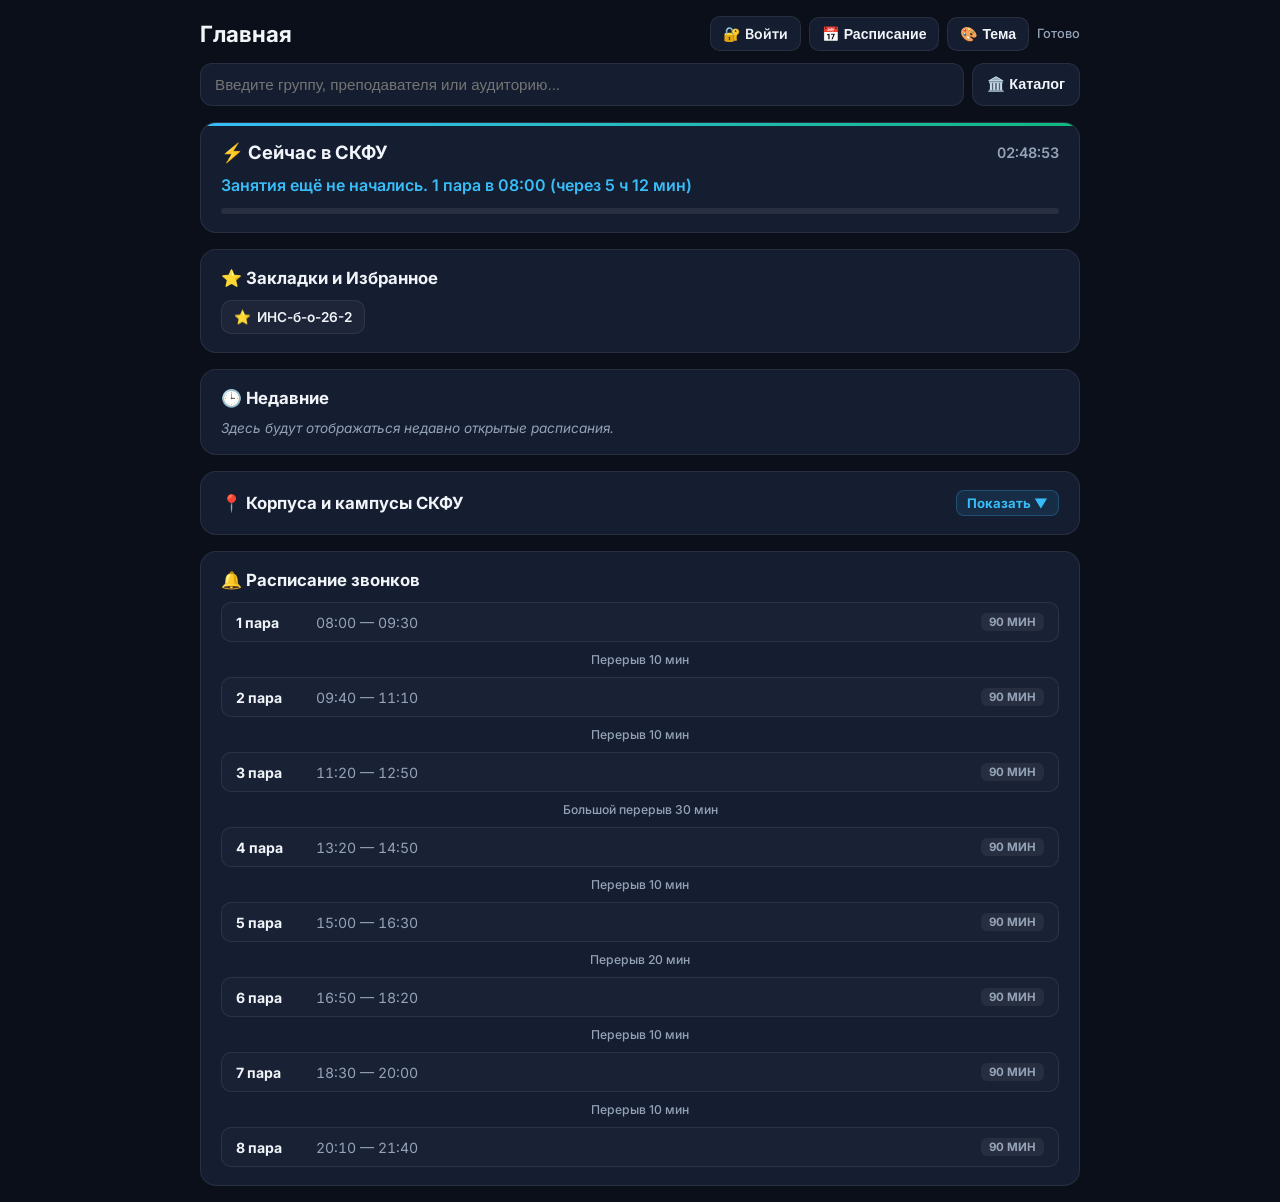
==== commit c18a521f: "Update index.html for statistic" ====
--- a/index.html
+++ b/index.html
@@ -1,13 +1,13 @@
 <!DOCTYPE html>
 <html lang="ru">
+  <!-- v.18 статистика  -->
 <head>
-  <!-- x.16 кнопки корпуса -->
   <meta charset="UTF-8">
   <meta name="viewport" content="width=device-width, initial-scale=1.0">
   <title>Расписание СКФУ</title>
   
-  <!-- PWA параметры -->
   <link rel="manifest" href="manifest.json">
+  <link rel="prefetch" href="stats.html">
   <meta name="theme-color" content="#0b0f19">
   <meta name="mobile-web-app-capable" content="yes">
   <meta name="apple-mobile-web-app-capable" content="yes">
@@ -18,65 +18,10 @@
   <link rel="preconnect" href="https://fonts.googleapis.com">
   <link rel="preconnect" href="https://fonts.gstatic.com" crossorigin>
   <link href="https://fonts.googleapis.com/css2?family=Inter:wght@400;500;600;700&display=swap" rel="stylesheet">
+  <link rel="stylesheet" href="common.css">
+  <script src="common.js"></script>
+
   <style>
-    :root {
-      --bg: #0b0f19;
-      --card-bg: #151d30;
-      --text: #f1f5f9;
-      --text-muted: #94a3b8;
-      --border: rgba(255, 255, 255, 0.08);
-      --accent: #38bdf8;
-      
-      --lecture-bg: rgba(16, 185, 129, 0.15);
-      --lecture-border: rgba(16, 185, 129, 0.45);
-      --lecture-badge: #10b981;
-      
-      --practice-bg: rgba(245, 158, 11, 0.15);
-      --practice-border: rgba(245, 158, 11, 0.45);
-      --practice-badge: #f59e0b;
-
-      --default-bg: rgba(255, 255, 255, 0.05);
-      --default-border: var(--border);
-    }
-
-    * { box-sizing: border-box; margin: 0; padding: 0; }
-    body {
-      font-family: 'Inter', -apple-system, BlinkMacSystemFont, sans-serif;
-      background-color: var(--bg);
-      color: var(--text);
-      padding: 16px 12px;
-      display: flex;
-      justify-content: center;
-      transition: background-color 0.2s, color 0.2s;
-    }
-
-    .container { width: 100%; max-width: 880px; }
-
-    header {
-      display: flex;
-      flex-direction: column;
-      gap: 12px;
-      margin-bottom: 16px;
-    }
-
-    .header-top {
-      display: flex;
-      justify-content: space-between;
-      align-items: center;
-      flex-wrap: wrap;
-      gap: 10px;
-    }
-
-    .header-title-wrap {
-      display: flex;
-      align-items: center;
-      gap: 10px;
-      flex-wrap: wrap;
-    }
-
-    h1 { font-size: 1.4rem; font-weight: 700; color: var(--text); }
-    .status-text { font-size: 0.8rem; color: var(--text-muted); font-weight: 500; }
-
     .fav-star-btn {
       background: none;
       border: none;
@@ -113,34 +58,6 @@
     .sg-btn.active {
       background: var(--accent);
       color: #000;
-      font-weight: 700;
-    }
-
-    .header-actions {
-      display: flex;
-      align-items: center;
-      gap: 8px;
-    }
-
-    .action-btn {
-      background: var(--card-bg);
-      border: 1px solid var(--border);
-      color: var(--text);
-      padding: 8px 12px;
-      border-radius: 10px;
-      cursor: pointer;
-      font-size: 0.88rem;
-      font-weight: 600;
-      display: flex;
-      align-items: center;
-      gap: 6px;
-      transition: all 0.2s;
-    }
-    .action-btn:hover { border-color: var(--accent); background: rgba(255,255,255,0.06); }
-    .action-btn.active-tab {
-      background: var(--accent);
-      color: #000;
-      border-color: var(--accent);
       font-weight: 700;
     }
 
@@ -213,9 +130,7 @@
     .autocomplete-item:hover { background: rgba(255,255,255,0.06); color: var(--accent); }
     .autocomplete-type { font-size: 0.72rem; color: var(--text-muted); text-transform: uppercase; font-weight: 600; }
 
-    /* ========================================================
-       ГЛАВНЫЙ ЭКРАН (ДАШБОРД)
-       ======================================================== */
+    /* ГЛАВНЫЙ ЭКРАН */
     #homeDashboard {
       display: flex;
       flex-direction: column;
@@ -418,9 +333,7 @@
     .bell-break { text-align: center; font-size: 0.76rem; color: var(--text-muted); padding: 4px 0; font-weight: 500; }
     .bell-break.active-break { color: var(--practice-badge); font-weight: 700; }
 
-    /* ========================================================
-       ЭКРАН РАСПИСАНИЯ
-       ======================================================== */
+    /* ЭКРАН РАСПИСАНИЯ */
     .week-nav-bar {
       display: flex;
       align-items: center;
@@ -433,20 +346,6 @@
       gap: 8px;
       position: relative;
     }
-
-    .nav-btn {
-      background: rgba(255, 255, 255, 0.06);
-      border: 1px solid var(--border);
-      color: var(--text);
-      padding: 8px 12px;
-      border-radius: 8px;
-      cursor: pointer;
-      font-size: 0.85rem;
-      font-weight: 600;
-      transition: background 0.2s;
-      white-space: nowrap;
-    }
-    .nav-btn:hover:not(:disabled) { background: rgba(255, 255, 255, 0.12); }
 
     .date-btn {
       display: flex;
@@ -577,7 +476,6 @@
       margin: 0 10px;
     }
 
-    /* Карточка пары */
     .lesson-item {
       display: grid;
       grid-template-columns: 85px 1fr auto 34px;
@@ -608,7 +506,6 @@
     .badge-def { background: rgba(255,255,255,0.2); color: var(--text); }
     .subgroup-tag { background: rgba(255, 255, 255, 0.08); padding: 2px 6px; border-radius: 4px; font-size: 0.75rem; font-weight: 600; }
 
-    /* Кликабельная плашка группы */
     .group-click-tag {
       background: rgba(255, 255, 255, 0.07);
       border: 1px solid var(--border);
@@ -632,7 +529,6 @@
       transform: translateY(-1px);
     }
 
-    /* Кнопка аудитории */
     .room-tag {
       font-weight: 600;
       color: var(--accent);
@@ -655,7 +551,6 @@
     .room-tag-remote { color: #38bdf8; background: rgba(56, 189, 248, 0.18); border-color: rgba(56, 189, 248, 0.45); }
     .room-tag .room-arrow { font-size: 0.72rem; opacity: 0.85; }
 
-    /* Преподаватель */
     .teacher-block {
       font-size: 0.85rem;
       color: var(--text-muted);
@@ -668,7 +563,6 @@
     }
     .teacher-block:hover { color: var(--accent); text-decoration: underline; }
 
-    /* Кнопка с тремя точками */
     .lesson-dots-btn {
       background: rgba(255, 255, 255, 0.04);
       border: 1px solid var(--border);
@@ -689,8 +583,6 @@
       border-color: var(--accent);
     }
 
-    .empty-day { color: var(--text-muted); font-style: italic; font-size: 0.9rem; padding: 10px 0; }
-
     /* Меню выбора карт */
     .map-sheet-overlay {
       position: fixed;
@@ -701,10 +593,7 @@
       display: none;
       align-items: flex-end;
       justify-content: center;
-      animation: fadeIn 0.15s ease-out;
-    }
-    @keyframes fadeIn { from { opacity: 0; } to { opacity: 1; } }
-
+    }
     .map-sheet-card {
       background: var(--card-bg);
       border: 1px solid var(--border);
@@ -716,10 +605,7 @@
       display: flex;
       flex-direction: column;
       gap: 12px;
-      animation: slideUp 0.2s cubic-bezier(0.16, 1, 0.3, 1);
-    }
-    @keyframes slideUp { from { transform: translateY(100%); } to { transform: translateY(0); } }
-
+    }
     .map-sheet-title { font-size: 1.05rem; font-weight: 700; color: var(--text); line-height: 1.3; }
     .map-sheet-subtitle { font-size: 0.85rem; color: var(--text-muted); line-height: 1.4; padding-bottom: 6px; border-bottom: 1px solid var(--border); }
     .map-sheet-options { display: flex; flex-direction: column; gap: 8px; margin-top: 4px; }
@@ -761,34 +647,6 @@
       .map-sheet-card { border-radius: 18px; padding: 22px; }
     }
 
-    /* Модальные окна */
-    .modal-overlay {
-      position: fixed;
-      top: 0; left: 0; right: 0; bottom: 0;
-      background: rgba(0, 0, 0, 0.75);
-      backdrop-filter: blur(4px);
-      z-index: 100;
-      display: none;
-      align-items: center;
-      justify-content: center;
-      padding: 16px;
-    }
-    .modal-content {
-      background: var(--card-bg);
-      border: 1px solid var(--border);
-      border-radius: 16px;
-      width: 100%;
-      max-width: 650px;
-      max-height: 85vh;
-      display: flex;
-      flex-direction: column;
-      overflow: hidden;
-      color: var(--text);
-    }
-    .modal-header { padding: 16px 20px; border-bottom: 1px solid var(--border); display: flex; justify-content: space-between; align-items: center; }
-    .modal-header h2 { font-size: 1.15rem; color: var(--text); }
-    .close-modal { background: none; border: none; color: var(--text-muted); font-size: 1.5rem; cursor: pointer; }
-    .modal-body { padding: 16px 20px; overflow-y: auto; flex: 1; }
     .catalog-list { display: flex; flex-direction: column; gap: 6px; }
     .groups-grid { display: grid; grid-template-columns: repeat(auto-fill, minmax(135px, 1fr)); gap: 6px; margin-bottom: 14px; }
     .catalog-item {
@@ -806,98 +664,14 @@
     .catalog-item:hover { background: rgba(56, 189, 248, 0.12); border-color: var(--accent); }
     .catalog-breadcrumbs { font-size: 0.85rem; color: var(--accent); margin-bottom: 12px; cursor: pointer; display: inline-block; }
 
-    .theme-presets { display: grid; grid-template-columns: repeat(3, 1fr); gap: 8px; margin-bottom: 18px; }
-    .preset-btn {
-      padding: 10px;
-      border-radius: 8px;
-      border: 1px solid var(--border);
-      background: rgba(255,255,255,0.05);
-      color: var(--text);
-      font-weight: 600;
-      font-size: 0.85rem;
-      cursor: pointer;
-      text-align: center;
-    }
-    .preset-btn:hover { border-color: var(--accent); }
-    .custom-colors-grid { display: flex; flex-direction: column; gap: 12px; }
-    .color-row { display: flex; justify-content: space-between; align-items: center; font-size: 0.9rem; }
-    .color-input-wrap { display: flex; align-items: center; gap: 8px; }
-    .color-picker {
-      -webkit-appearance: none;
-      border: none;
-      width: 32px;
-      height: 32px;
-      border-radius: 8px;
-      cursor: pointer;
-      background: transparent;
-    }
-    .color-picker::-webkit-color-swatch-wrapper { padding: 0; }
-    .color-picker::-webkit-color-swatch { border: 1px solid var(--border); border-radius: 8px; }
-
-    /* Всплывающий тост */
-    .toast-notice {
-      position: fixed;
-      bottom: 24px;
-      left: 50%;
-      transform: translateX(-50%) translateY(100px);
-      background: #1e293b;
-      color: #f1f5f9;
-      border: 1px solid var(--accent);
-      box-shadow: 0 10px 30px rgba(0,0,0,0.6);
-      padding: 12px 18px;
-      border-radius: 12px;
-      font-size: 0.9rem;
-      font-weight: 500;
-      z-index: 200;
-      opacity: 0;
-      pointer-events: none;
-      transition: all 0.3s cubic-bezier(0.16, 1, 0.3, 1);
-      max-width: 90vw;
-      text-align: center;
-      line-height: 1.4;
-    }
-    .toast-notice.show {
-      transform: translateX(-50%) translateY(0);
-      opacity: 1;
-      pointer-events: auto;
-    }
-
-    /* Мобильный дизайн */
     @media (max-width: 650px) {
-      body { padding: 0 8px 24px 8px; }
-      header {
-        position: sticky;
-        top: 0;
-        z-index: 45;
-        background: var(--bg);
-        padding: 8px 4px 10px 4px;
-        margin-bottom: 8px;
-        border-bottom: 1px solid var(--border);
-        box-shadow: 0 6px 18px rgba(0, 0, 0, 0.45);
-        gap: 8px;
-      }
-      .header-top { display: flex; justify-content: space-between; align-items: center; gap: 6px; }
-      .header-title-wrap { gap: 6px; max-width: 65vw; }
-      h1 {
-        font-size: 1.05rem;
-        letter-spacing: -0.01em;
-        white-space: nowrap;
-        overflow: hidden;
-        text-overflow: ellipsis;
-        max-width: 42vw;
-        text-align: left;
-      }
       .subgroup-toggle { padding: 1px; gap: 1px; }
       .sg-btn { padding: 3px 6px; font-size: 0.7rem; }
-      .header-actions { gap: 6px; }
-      .action-btn { padding: 5px 8px; font-size: 0.78rem; border-radius: 8px; }
-      .status-text { font-size: 0.72rem; }
       .search-row { display: flex; flex-direction: row; gap: 6px; }
       .search-input { padding: 8px 10px; font-size: 0.85rem; border-radius: 8px; }
       .catalog-btn { padding: 8px 10px; font-size: 0.8rem; border-radius: 8px; }
       .campus-cards-grid { grid-template-columns: 1fr; }
       .week-nav-bar { padding: 5px 6px; margin-bottom: 8px; gap: 4px; border-radius: 10px; }
-      .nav-btn { padding: 6px 8px; font-size: 0.78rem; border-radius: 6px; }
       .date-btn { padding: 6px 8px; font-size: 0.8rem; border-radius: 6px; gap: 4px; }
       .custom-calendar-popup { width: 94vw; max-width: 320px; left: 50%; transform: translateX(-50%); padding: 10px; }
       .day-card { padding: 10px 10px; margin-bottom: 12px; border-radius: 12px; }
@@ -911,7 +685,7 @@
         flex-direction: column;
         align-items: flex-start;
         gap: 4px;
-        padding: 9px 10px 9px 10px;
+        padding: 9px 10px;
         border-radius: 9px;
         margin-bottom: 6px;
         text-align: left;
@@ -934,8 +708,6 @@
         margin-top: 3px;
         padding-top: 2px;
         white-space: normal;
-        overflow: visible;
-        text-overflow: unset;
         max-width: 100%;
         line-height: 1.25;
       }
@@ -948,10 +720,6 @@
         font-size: 1.15rem;
       }
       .groups-grid { grid-template-columns: repeat(auto-fill, minmax(110px, 1fr)); gap: 5px; }
-      .modal-content { max-height: 90vh; border-radius: 12px; }
-      .modal-header { padding: 10px 14px; }
-      .modal-header h2 { font-size: 0.98rem; }
-      .modal-body { padding: 10px 12px; }
     }
   </style>
 </head>
@@ -972,7 +740,8 @@
         </div>
 
         <div class="header-actions">
-          <button id="viewToggleBtn" class="action-btn" onclick="toggleMainView()">🏠 Главная</button>
+          <a id="cabinetLinkBtn" href="stats.html" class="action-btn">🔐 Войти</a>
+          <button id="viewToggleBtn" class="action-btn" onclick="toggleMainView()">📅 Расписание</button>
           <button class="action-btn" onclick="openThemeModal()">🎨 Тема</button>
           <div id="statusText" class="status-text">Готово</div>
         </div>
@@ -1016,7 +785,6 @@
         <div id="recentChips" class="chips-grid"></div>
       </div>
 
-      <!-- Раскрывающийся навигатор по всем корпусам -->
       <div class="dashboard-section">
         <div class="campus-accordion-header" onclick="toggleCampusList()">
           <div class="section-title" style="margin-bottom: 0;">📍 Корпуса и кампусы СКФУ</div>
@@ -1148,7 +916,6 @@
 
   <script>
     const API_BASE = 'https://ecampus.ncfu.ru/schedule';
-    const WORKER_PROXY_URL = 'https://morning-cloud-895b.balavensydbu.workers.dev/?url=';
 
     const PROXY_PROVIDERS = [
       (url) => `${WORKER_PROXY_URL}${encodeURIComponent(url)}`,
@@ -1227,22 +994,8 @@
     }
 
     function showRemoteNotice(typeText, e) {
-      if (e) {
-        e.preventDefault();
-        e.stopPropagation();
-      }
+      if (e) { e.preventDefault(); e.stopPropagation(); }
       showToast(`💻 Занятие проходит дистанционно (${typeText}). Ссылку на подключение уточняйте у старосты или преподавателя.`);
-    }
-
-    let toastTimer = null;
-    function showToast(text) {
-      const el = document.getElementById('toastNotice');
-      el.innerText = text;
-      el.classList.add('show');
-      clearTimeout(toastTimer);
-      toastTimer = setTimeout(() => {
-        el.classList.remove('show');
-      }, 3500);
     }
 
     const INSTITUTES = [
@@ -1266,58 +1019,6 @@
       { Id: null, ShortName: "ПИ СКФУ", BranchId: 2, Name: "Пятигорский институт (филиал)" }
     ];
 
-    // ========================================================
-    // НАДЁЖНЫЙ КЭШ: 24 ЧАСА (1 ДЕНЬ) + ВЕЧНЫЙ ОФЛАЙН-РЕЖИМ
-    // ========================================================
-    const MEMORY_CACHE = {};
-    const CACHE_TTL_MS = 24 * 60 * 60 * 1000; // 24 часа
-
-    function getCache(key, ignoreExpiry = false) {
-      if (MEMORY_CACHE[key]) {
-        if (!MEMORY_CACHE[key].isExpired || ignoreExpiry) {
-          return MEMORY_CACHE[key].data;
-        }
-      }
-      try {
-        const stored = localStorage.getItem('cache_' + key);
-        if (stored) {
-          const parsed = JSON.parse(stored);
-          const age = Date.now() - (parsed.ts || 0);
-          const isExpired = age >= CACHE_TTL_MS;
-          MEMORY_CACHE[key] = { data: parsed.data, isExpired, ts: parsed.ts };
-          
-          if (!isExpired || ignoreExpiry) {
-            return parsed.data;
-          }
-        }
-      } catch (e) {}
-      return null;
-    }
-
-    function getCacheInfo(key) {
-      try {
-        const stored = localStorage.getItem('cache_' + key);
-        if (stored) {
-          const parsed = JSON.parse(stored);
-          const age = Date.now() - (parsed.ts || 0);
-          return {
-            exists: true,
-            isExpired: age >= CACHE_TTL_MS,
-            date: new Date(parsed.ts)
-          };
-        }
-      } catch (e) {}
-      return { exists: false, isExpired: true, date: null };
-    }
-
-    function setCache(key, data) {
-      if (!data || (Array.isArray(data) && data.length === 0)) return;
-      MEMORY_CACHE[key] = { data: data, isExpired: false, ts: Date.now() };
-      try {
-        localStorage.setItem('cache_' + key, JSON.stringify({ ts: Date.now(), data }));
-      } catch (e) {}
-    }
-
     let currentView = 'home';
     let currentTarget = JSON.parse(localStorage.getItem('savedTarget')) || null;
     let favoritesList = JSON.parse(localStorage.getItem('favoriteTargets')) || [
@@ -1398,15 +1099,10 @@
       let s = raw.trim();
       if (s.includes('-')) return s.toUpperCase().replace(/\s+/g, '');
       const clean = s.replace(/[\s_]+/g, '');
-      
       const m1 = clean.match(/^([а-яёa-z]{2,8}?)(б|м|с|а)(оз|зо|о|з)(\d{2})(\d*)$/i);
-      if (m1) {
-        return `${m1[1].toUpperCase()}-${m1[2].toLowerCase()}-${m1[3].toLowerCase()}-${m1[4]}${m1[5] ? '-' + m1[5] : ''}`;
-      }
+      if (m1) return `${m1[1].toUpperCase()}-${m1[2].toLowerCase()}-${m1[3].toLowerCase()}-${m1[4]}${m1[5] ? '-' + m1[5] : ''}`;
       const m2 = clean.match(/^([а-яёa-z]{2,8}?)(\d{2})(\d+)$/i);
-      if (m2) {
-        return `${m2[1].toUpperCase()}-${m2[2]}-${m2[3]}`;
-      }
+      if (m2) return `${m2[1].toUpperCase()}-${m2[2]}-${m2[3]}`;
       return s;
     }
 
@@ -1492,14 +1188,10 @@
     function renderCampusList() {
       const container = document.getElementById('campusList');
       if (!container) return;
-
       container.innerHTML = '';
-      const allCampusKeys = Object.keys(CAMPUS_DATA);
-
-      allCampusKeys.forEach(k => {
+      Object.keys(CAMPUS_DATA).forEach(k => {
         const item = CAMPUS_DATA[k];
         if (!item) return;
-
         const card = document.createElement('div');
         card.className = 'campus-card';
         card.innerHTML = `
@@ -1509,12 +1201,8 @@
           <div class="campus-address">${item.address}</div>
           <div class="campus-desc">${item.desc}</div>
           <div class="campus-actions">
-            <a href="${getBuilding2GisUrl(k)}" target="_blank" rel="noopener noreferrer" class="map-btn map-btn-2gis">
-              🟢 2ГИС
-            </a>
-            <a href="${getBuildingGoogleUrl(k)}" target="_blank" rel="noopener noreferrer" class="map-btn map-btn-google">
-              🔵 Google Карты
-            </a>
+            <a href="${getBuilding2GisUrl(k)}" target="_blank" rel="noopener noreferrer" class="map-btn map-btn-2gis">🟢 2ГИС</a>
+            <a href="${getBuildingGoogleUrl(k)}" target="_blank" rel="noopener noreferrer" class="map-btn map-btn-google">🔵 Google Карты</a>
           </div>
         `;
         container.appendChild(card);
@@ -1523,11 +1211,8 @@
 
     function updateLiveStatus() {
       const now = new Date();
-      const h = now.getHours();
-      const m = now.getMinutes();
-      const s = now.getSeconds();
+      const h = now.getHours(), m = now.getMinutes(), s = now.getSeconds();
       const timeStr = `${String(h).padStart(2,'0')}:${String(m).padStart(2,'0')}:${String(s).padStart(2,'0')}`;
-      
       const clockEl = document.getElementById('liveClock');
       if (clockEl) clockEl.innerText = timeStr;
 
@@ -1535,16 +1220,12 @@
       const statusTextEl = document.getElementById('liveStatusText');
       const progressBarEl = document.getElementById('liveProgressBar');
 
-      let currentPairNum = null;
-      let currentBreakNextPair = null;
-      let progressPercent = 0;
+      let currentPairNum = null, currentBreakNextPair = null, progressPercent = 0;
 
       if (nowMin < 480) {
         const diff = 480 - nowMin;
-        const diffH = Math.floor(diff / 60);
-        const diffM = diff % 60;
+        const diffH = Math.floor(diff / 60), diffM = diff % 60;
         statusTextEl.innerText = `Занятия ещё не начались. 1 пара в 08:00 (через ${diffH > 0 ? diffH + ' ч ' : ''}${diffM} мин)`;
-        progressPercent = 0;
       } else if (nowMin >= 1300) {
         statusTextEl.innerText = 'Учебный день завершён 🌙';
         progressPercent = 100;
@@ -1552,22 +1233,18 @@
         for (let p = 1; p <= 8; p++) {
           const pStart = timeToMinutes(CALL_TIMES[p].start);
           const pEnd = timeToMinutes(CALL_TIMES[p].end);
-
           if (nowMin >= pStart && nowMin < pEnd) {
             currentPairNum = p;
-            const left = pEnd - nowMin;
-            const total = pEnd - pStart;
+            const left = pEnd - nowMin, total = pEnd - pStart;
             progressPercent = Math.min(100, Math.max(0, ((nowMin - pStart) / total) * 100));
             statusTextEl.innerHTML = `🟢 Идёт <strong>${p} пара</strong> (${CALL_TIMES[p].start} – ${CALL_TIMES[p].end}) • Осталось <strong>${left} мин</strong>`;
             break;
           }
-
           if (p < 8) {
             const nextStart = timeToMinutes(CALL_TIMES[p + 1].start);
             if (nowMin >= pEnd && nowMin < nextStart) {
               currentBreakNextPair = p + 1;
-              const left = nextStart - nowMin;
-              const total = nextStart - pEnd;
+              const left = nextStart - nowMin, total = nextStart - pEnd;
               progressPercent = Math.min(100, Math.max(0, ((nowMin - pEnd) / total) * 100));
               statusTextEl.innerHTML = `🟡 Перерыв: до <strong>${p + 1} пары</strong> (${CALL_TIMES[p + 1].start}) осталось <strong>${left} мин</strong>`;
               break;
@@ -1575,7 +1252,6 @@
           }
         }
       }
-
       if (progressBarEl) progressBarEl.style.width = `${progressPercent}%`;
       renderBellsTable(currentPairNum, currentBreakNextPair);
     }
@@ -1583,7 +1259,6 @@
     function renderBellsTable(activePairNum, activeBreakNextPair) {
       const container = document.getElementById('bellsScheduleTable');
       if (!container) return;
-
       container.innerHTML = '';
       for (let p = 1; p <= 8; p++) {
         const row = document.createElement('div');
@@ -1594,13 +1269,9 @@
           <span class="bell-tag">${activePairNum === p ? 'Идёт сейчас' : '90 мин'}</span>
         `;
         container.appendChild(row);
-
         if (p < 8) {
-          const currEnd = timeToMinutes(CALL_TIMES[p].end);
-          const nextStart = timeToMinutes(CALL_TIMES[p + 1].start);
-          const diff = nextStart - currEnd;
+          const diff = timeToMinutes(CALL_TIMES[p + 1].start) - timeToMinutes(CALL_TIMES[p].end);
           const isBreakActive = activeBreakNextPair === (p + 1);
-
           const breakDiv = document.createElement('div');
           breakDiv.className = `bell-break ${isBreakActive ? 'active-break' : ''}`;
           breakDiv.innerHTML = `${isBreakActive ? '🔔 Идёт перерыв: ' : ''}${diff === 30 ? 'Большой перерыв 30 мин' : `Перерыв ${diff} мин`}`;
@@ -1609,13 +1280,21 @@
       }
     }
 
+    function updateCabinetButton() {
+      const btn = document.getElementById('cabinetLinkBtn');
+      if (localStorage.getItem('ecampusCookie')) {
+        btn.innerText = '📊 Кабинет';
+        btn.classList.add('auth-logged');
+      } else {
+        btn.innerText = '🔐 Войти';
+        btn.classList.remove('auth-logged');
+      }
+    }
+
     function toggleMainView() {
       if (currentView === 'home') {
-        if (currentTarget) {
-          showScheduleView(true);
-        } else {
-          openCatalog();
-        }
+        if (currentTarget) showScheduleView(true);
+        else openCatalog();
       } else {
         showHomeView(true);
       }
@@ -1623,9 +1302,7 @@
 
     function showHomeView(pushHistory = false) {
       currentView = 'home';
-      if (pushHistory) {
-        history.pushState({ view: 'home' }, '', window.location.pathname);
-      }
+      if (pushHistory) history.pushState({ view: 'home' }, '', window.location.pathname);
       document.getElementById('homeDashboard').style.display = 'flex';
       document.getElementById('scheduleSection').style.display = 'none';
       document.getElementById('groupTitle').innerText = 'Главная';
@@ -1642,11 +1319,7 @@
     function showScheduleView(pushHistory = true) {
       currentView = 'schedule';
       if (pushHistory) {
-        history.pushState({
-          view: 'schedule',
-          target: currentTarget,
-          date: currentMonday.toISOString()
-        }, '', '#schedule');
+        history.pushState({ view: 'schedule', target: currentTarget, date: currentMonday.toISOString() }, '', '#schedule');
       }
       document.getElementById('homeDashboard').style.display = 'none';
       document.getElementById('scheduleSection').style.display = 'block';
@@ -1707,29 +1380,17 @@
           fetchWithProxy(`${API_BASE}/GetSchedule`, {
             method: 'POST',
             headers: { 'Content-Type': 'application/json' },
-            body: JSON.stringify({
-              date: iso,
-              Id: currentTarget.id,
-              targetType: currentTarget.type
-            })
+            body: JSON.stringify({ date: iso, Id: currentTarget.id, targetType: currentTarget.type })
           }).then(r => r.json()).then(data => setCache(cacheKey, data)).catch(() => {});
         }
       });
     }
 
-    // ========================================================
-    // ЗАГРУЗКА РАСПИСАНИЯ: STALE-WHILE-REVALIDATE (РАЗ В ДЕНЬ)
-    // ========================================================
     async function loadSchedule(forceRefresh = false) {
-      if (!currentTarget) {
-        showHomeView(false);
-        return;
-      }
-
+      if (!currentTarget) { showHomeView(false); return; }
       const statusEl = document.getElementById('statusText');
       const container = document.getElementById('scheduleContainer');
       document.getElementById('groupTitle').innerText = currentTarget.name;
-
       updateSubgroupUI();
       updateFavBtnUI();
 
@@ -1738,47 +1399,33 @@
       
       const isoDate = currentMonday.toISOString();
       const cacheKey = `sched_${currentTarget.type}_${currentTarget.id}_${isoDate}`;
-
       const cacheInfo = getCacheInfo(cacheKey);
-      const cachedData = getCache(cacheKey, true); // читаем кэш всегда (даже если прошёл день)
-
-      // 1. Если расписание уже есть в кэше — отрисовываем его МГНОВЕННО
+      const cachedData = getCache(cacheKey, true);
+
       if (cachedData) {
         lastLoadedDays = cachedData;
         renderSchedule(cachedData);
-
-        // Если кэшу меньше 24 часов и не нажата принудительная кнопка — в сеть не лезем вообще
         if (!cacheInfo.isExpired && !forceRefresh) {
           statusEl.innerText = 'Актуально (кэш)';
           prefetchAdjacentWeeks();
           return;
         }
-
-        // Если кэш старше 24 часов, но интернета нет — остаёмся на сохранённом
         if (!navigator.onLine) {
           statusEl.innerText = 'Офлайн (сохранено)';
           return;
         }
-
         statusEl.innerText = 'Проверка обновлений...';
       } else {
-        // Кэша ещё вообще нет — показываем индикатор загрузки
         statusEl.innerText = 'Загрузка...';
         container.innerHTML = '<div class="empty-day" style="text-align:center; padding: 40px 0;">Загрузка расписания...</div>';
       }
 
-      // 2. Фоновый запрос за свежими данными раз в сутки
       try {
         const response = await fetchWithProxy(`${API_BASE}/GetSchedule`, {
           method: 'POST',
           headers: { 'Content-Type': 'application/json' },
-          body: JSON.stringify({
-            date: isoDate,
-            Id: currentTarget.id,
-            targetType: currentTarget.type
-          })
+          body: JSON.stringify({ date: isoDate, Id: currentTarget.id, targetType: currentTarget.type })
         });
-
         const data = await response.json();
         setCache(cacheKey, data);
         statusEl.innerText = 'Актуально';
@@ -1786,22 +1433,17 @@
         renderSchedule(data);
         prefetchAdjacentWeeks();
       } catch (err) {
-        // Если сеть оборвалась, но у нас был старый кэш — расписание НЕ ПРОПАДАЕТ!
         if (cachedData) {
           statusEl.innerText = 'Офлайн (сохранено)';
         } else {
           statusEl.innerText = 'Ошибка сети';
-          container.innerHTML = '<div class="empty-day" style="color:#ef4444; text-align:center;">Не удалось загрузить данные из сети. Подключите интернет для первого сохранения расписания.</div>';
+          container.innerHTML = '<div class="empty-day" style="color:#ef4444; text-align:center;">Не удалось загрузить данные из сети.</div>';
         }
       }
     }
 
     function openMapSheet(audName, roomFormatted, isRemote) {
-      if (isRemote) {
-        showRemoteNotice('дистанционно', null);
-        return;
-      }
-
+      if (isRemote) { showRemoteNotice('дистанционно', null); return; }
       const modal = document.getElementById('mapSheetModal');
       const titleEl = document.getElementById('mapSheetTitle');
       const subEl = document.getElementById('mapSheetSubtitle');
@@ -1812,29 +1454,20 @@
       const campusInfo = CAMPUS_DATA[bNum.toLowerCase()] || CAMPUS_DATA[bNum] || null;
 
       titleEl.innerText = `📍 ${roomFormatted || ('Аудитория ' + audName)}`;
-      if (campusInfo) {
-        subEl.innerText = `${campusInfo.address} • ${campusInfo.desc}`;
-      } else {
-        subEl.innerText = `Корпус ${bNum} СКФУ (Ставрополь)`;
-      }
-
+      subEl.innerText = campusInfo ? `${campusInfo.address} • ${campusInfo.desc}` : `Корпус ${bNum} СКФУ (Ставрополь)`;
       b2gis.href = getBuilding2GisUrl(bNum);
       bGoogle.href = getBuildingGoogleUrl(bNum);
       modal.style.display = 'flex';
     }
 
     function closeMapSheet() {
-      const modal = document.getElementById('mapSheetModal');
-      modal.style.display = 'none';
+      document.getElementById('mapSheetModal').style.display = 'none';
     }
 
     function openGroupFromLesson(id, name, event) {
       if (event) event.stopPropagation();
-      if (id) {
-        selectTarget(id, name, 2);
-      } else {
-        executeSearch(name, true);
-      }
+      if (id) selectTarget(id, name, 2);
+      else executeSearch(name, true);
     }
 
     function renderSchedule(days) {
@@ -1857,18 +1490,12 @@
       const dayCardsToRender = [];
 
       days.forEach(day => {
-        let dateStr = '';
-        let localDate = null;
-        let isPastDay = false;
-        let isToday = false;
-
+        let dateStr = '', localDate = null, isPastDay = false, isToday = false;
         if (day.Date) {
-          const datePart = day.Date.split('T')[0];
-          const [y, m, d] = datePart.split('-');
+          const [y, m, d] = day.Date.split('T')[0].split('-');
           localDate = new Date(y, m - 1, d);
           localDate.setHours(0,0,0,0);
           dateStr = localDate.toLocaleDateString('ru-RU', { day: 'numeric', month: 'long' });
-
           if (isViewingCurrentWeek) {
             if (localDate.getTime() < today.getTime()) isPastDay = true;
             else if (localDate.getTime() === today.getTime()) isToday = true;
@@ -1876,7 +1503,6 @@
         }
 
         let lessons = day.Lessons || [];
-
         if (currentTarget.type === 2 && selectedSubgroup !== 'all') {
           lessons = lessons.filter(l => {
             let sg = '';
@@ -1895,14 +1521,10 @@
           activeDaysWithClasses.add(`${localDate.getFullYear()}-${localDate.getMonth()}-${localDate.getDate()}`);
         }
 
-        if (isPastDay && !showPastDaysForCurrentWeek) {
-          hiddenPastDaysCount++;
-          return;
-        }
+        if (isPastDay && !showPastDaysForCurrentWeek) { hiddenPastDaysCount++; return; }
 
         const card = document.createElement('div');
         card.className = `day-card ${isToday ? 'today-card' : ''}`;
-
         card.innerHTML = `
           <div class="day-header">
             <div class="day-title-wrap">
@@ -1917,7 +1539,6 @@
           card.innerHTML += '<div class="empty-day">Пар нет</div>';
         } else {
           lessons.sort((a, b) => (a.PairNumberStart || 0) - (b.PairNumberStart || 0));
-
           let prevEndTimeStr = null;
 
           lessons.forEach((l, index) => {
@@ -1926,10 +1547,7 @@
             const endTimeStr = extractTime(l.TimeEnd, pairNum, true);
 
             if (prevEndTimeStr) {
-              const prevMin = timeToMinutes(prevEndTimeStr);
-              const currMin = timeToMinutes(startTimeStr);
-              const diffMin = currMin - prevMin;
-
+              const diffMin = timeToMinutes(startTimeStr) - timeToMinutes(prevEndTimeStr);
               if (diffMin > 0) {
                 const breakDiv = document.createElement('div');
                 breakDiv.className = 'break-indicator';
@@ -1937,7 +1555,6 @@
                 card.appendChild(breakDiv);
               }
             }
-
             prevEndTimeStr = endTimeStr;
 
             const item = document.createElement('div');
@@ -1945,15 +1562,9 @@
             const typeLower = rawType.toLowerCase();
             const displayType = simplifyLessonType(rawType);
 
-            let typeClass = 'type-other';
-            let badgeClass = 'badge-def';
-            if (typeLower.includes('лекц')) {
-              typeClass = 'type-lecture';
-              badgeClass = 'badge-lec';
-            } else if (typeLower.includes('практ') || typeLower.includes('лаб') || typeLower.includes('семин')) {
-              typeClass = 'type-practice';
-              badgeClass = 'badge-prac';
-            }
+            let typeClass = 'type-other', badgeClass = 'badge-def';
+            if (typeLower.includes('лекц')) { typeClass = 'type-lecture'; badgeClass = 'badge-lec'; }
+            else if (typeLower.includes('практ') || typeLower.includes('лаб') || typeLower.includes('семин')) { typeClass = 'type-practice'; badgeClass = 'badge-prac'; }
 
             item.className = `lesson-item ${typeClass}`;
 
@@ -1970,17 +1581,9 @@
 
             let roomBadgeHtml = '';
             if (audName) {
-              if (isRemote) {
-                roomBadgeHtml = `
-                  <button type="button" class="room-tag room-tag-remote" title="Дистанционное занятие">
-                    💻 ${remoteBadgeLabel} <span class="room-arrow">ℹ️</span>
-                  </button>`;
-              } else {
-                roomBadgeHtml = `
-                  <button type="button" class="room-tag" title="Открыть расписание этой аудитории">
-                    📍 ${roomFormatted} <span class="room-arrow">↗</span>
-                  </button>`;
-              }
+              roomBadgeHtml = isRemote
+                ? `<button type="button" class="room-tag room-tag-remote" title="Дистанционное занятие">💻 ${remoteBadgeLabel} <span class="room-arrow">ℹ️</span></button>`
+                : `<button type="button" class="room-tag" title="Открыть расписание этой аудитории">📍 ${roomFormatted} <span class="room-arrow">↗</span></button>`;
             }
 
             let subgroup = '';
@@ -1996,7 +1599,7 @@
                 const gId = g.Id || null;
                 const sgText = g.Subgroup ? ` (${g.Subgroup} п/г)` : '';
                 const encName = encodeURIComponent(safeName);
-                return `<button type="button" class="group-click-tag" onclick="openGroupFromLesson(${gId || 'null'}, decodeURIComponent('${encName}'), event)" title="Открыть расписание группы ${safeName}">👥 ${safeName}${sgText}</button>`;
+                return `<button type="button" class="group-click-tag" onclick="openGroupFromLesson(${gId || 'null'}, decodeURIComponent('${encName}'), event)">👥 ${safeName}${sgText}</button>`;
               }).filter(Boolean).join(' ');
             }
 
@@ -2020,21 +1623,16 @@
               <button class="lesson-dots-btn" title="Показать корпус на карте (2ГИС / Google)">⋮</button>
             `;
 
-            // Клик по аудитории
             const roomBtn = item.querySelector('.room-tag');
             if (roomBtn) {
               roomBtn.onclick = (e) => {
                 e.stopPropagation();
-                if (isRemote) {
-                  showRemoteNotice(remoteBadgeLabel, e);
-                } else {
-                  if (audId) selectTarget(audId, audName, 3);
-                  else executeSearch(audName, true);
-                }
+                if (isRemote) showRemoteNotice(remoteBadgeLabel, e);
+                else if (audId) selectTarget(audId, audName, 3);
+                else executeSearch(audName, true);
               };
             }
 
-            // Клик по преподавателю
             const teacherEl = item.querySelector('.teacher-block');
             if (teacherEl && teacherName) {
               teacherEl.onclick = (e) => {
@@ -2044,19 +1642,14 @@
               };
             }
 
-            // Клик по трем точкам (карты)
             const dotsBtn = item.querySelector('.lesson-dots-btn');
             if (dotsBtn) {
-              dotsBtn.onclick = (e) => {
-                e.stopPropagation();
-                openMapSheet(audName, roomFormatted, isRemote);
-              };
+              dotsBtn.onclick = (e) => { e.stopPropagation(); openMapSheet(audName, roomFormatted, isRemote); };
             }
 
             card.appendChild(item);
           });
         }
-
         dayCardsToRender.push(card);
       });
 
@@ -2096,9 +1689,8 @@
     const calendarGrid = document.getElementById('calendarGrid');
 
     function toggleCalendar() {
-      if (calendarPopup.style.display === 'block') {
-        calendarPopup.style.display = 'none';
-      } else {
+      if (calendarPopup.style.display === 'block') calendarPopup.style.display = 'none';
+      else {
         calendarMonthDate = new Date(currentMonday);
         renderCalendarGrid();
         calendarPopup.style.display = 'block';
@@ -2111,22 +1703,19 @@
     }
 
     function renderCalendarGrid() {
-      const year = calendarMonthDate.getFullYear();
-      const month = calendarMonthDate.getMonth();
+      const year = calendarMonthDate.getFullYear(), month = calendarMonthDate.getMonth();
       const monthNames = ['Январь', 'Февраль', 'Март', 'Апрель', 'Май', 'Июнь', 'Июль', 'Август', 'Сентябрь', 'Октябрь', 'Ноябрь', 'Декабрь'];
       document.getElementById('calMonthTitle').innerText = `${monthNames[month]} ${year}`;
 
       calendarGrid.innerHTML = '';
-      const weekdays = ['Пн', 'Вт', 'Ср', 'Чт', 'Пт', 'Сб', 'Вс'];
-      weekdays.forEach(w => {
+      ['Пн', 'Вт', 'Ср', 'Чт', 'Пт', 'Сб', 'Вс'].forEach(w => {
         const el = document.createElement('div');
         el.className = 'cal-weekday';
         el.textContent = w;
         calendarGrid.appendChild(el);
       });
 
-      const firstDayOfMonth = new Date(year, month, 1);
-      let startDay = firstDayOfMonth.getDay();
+      let startDay = new Date(year, month, 1).getDay();
       startDay = startDay === 0 ? 6 : startDay - 1;
       const daysInMonth = new Date(year, month + 1, 0).getDate();
 
@@ -2136,14 +1725,11 @@
         calendarGrid.appendChild(emptyCell);
       }
 
-      const monTime = currentMonday.getTime();
-      const sunTime = monTime + 6 * 86400000;
-
+      const monTime = currentMonday.getTime(), sunTime = monTime + 6 * 86400000;
       for (let day = 1; day <= daysInMonth; day++) {
         const cell = document.createElement('div');
         cell.className = 'cal-day-cell';
         cell.textContent = day;
-
         const cellDate = new Date(year, month, day);
         cellDate.setHours(0,0,0,0);
         const cellTime = cellDate.getTime();
@@ -2152,9 +1738,7 @@
           cell.classList.add('in-week');
           if (cellTime === monTime) cell.classList.add('selected');
         }
-
-        const dateKey = `${year}-${month}-${day}`;
-        if (activeDaysWithClasses.has(dateKey)) cell.classList.add('has-classes');
+        if (activeDaysWithClasses.has(`${year}-${month}-${day}`)) cell.classList.add('has-classes');
 
         cell.onclick = () => {
           currentMonday = getMonday(cellDate);
@@ -2162,13 +1746,11 @@
           calendarPopup.style.display = 'none';
           loadSchedule();
         };
-
         calendarGrid.appendChild(cell);
       }
     }
 
-    let searchTimeout = null;
-    let currentSearchController = null;
+    let searchTimeout = null, currentSearchController = null;
     const searchInput = document.getElementById('searchInput');
     const autoList = document.getElementById('autocompleteList');
 
@@ -2183,81 +1765,44 @@
         try {
           const modelData = JSON.parse(modelMatch[1]);
           if (modelData.Id && modelData.Name) {
-            let typeName = 'Группа';
-            let targetType = modelData.Type || 2;
+            let typeName = 'Группа', targetType = modelData.Type || 2;
             if (targetType === 1) typeName = 'Преподаватель';
-            else if (targetType === 2) typeName = 'Группа';
             else if (targetType === 3) typeName = 'Аудитория';
-
-            items.push({
-              id: modelData.Id,
-              name: modelData.Name.trim(),
-              targetType: targetType,
-              typeName: typeName
-            });
+            items.push({ id: modelData.Id, name: modelData.Name.trim(), targetType, typeName });
           }
         } catch (e) {}
       }
 
-      const parser = new DOMParser();
-      const doc = parser.parseFromString(htmlText, 'text/html');
-      const links = doc.querySelectorAll('a[href*="/schedule/"]');
-      
-      links.forEach(a => {
+      const doc = new DOMParser().parseFromString(htmlText, 'text/html');
+      doc.querySelectorAll('a[href*="/schedule/"]').forEach(a => {
         const href = a.getAttribute('href') || '';
         const name = a.textContent.replace(/\s+/g, ' ').trim();
         if (!name || name === 'Расписание' || name.toLowerCase().includes('войти') || name.includes('<-') || name.includes('->')) return;
-
-        const cleanHref = href.split('?')[0];
-        const parts = cleanHref.split('/').filter(Boolean);
+        const parts = href.split('?')[0].split('/').filter(Boolean);
         const typeIndex = parts.indexOf('schedule');
         if (typeIndex === -1 || typeIndex + 2 >= parts.length) return;
-
         const typeStr = parts[typeIndex + 1].toLowerCase();
         const id = parseInt(parts[typeIndex + 2], 10);
         if (!id) return;
 
-        let targetType = 2;
-        let typeName = 'Группа';
-        if (typeStr.includes('person') || typeStr.includes('teacher')) {
-          targetType = 1;
-          typeName = 'Преподаватель';
-        } else if (typeStr.includes('aud') || typeStr.includes('room')) {
-          targetType = 3;
-          typeName = 'Аудитория';
-        } else if (typeStr.includes('group')) {
-          targetType = 2;
-          typeName = 'Группа';
-        }
-
-        if (!items.some(it => it.id === id && it.targetType === targetType)) {
-          items.push({ id, name, targetType, typeName });
-        }
+        let targetType = 2, typeName = 'Группа';
+        if (typeStr.includes('person') || typeStr.includes('teacher')) { targetType = 1; typeName = 'Преподаватель'; }
+        else if (typeStr.includes('aud') || typeStr.includes('room')) { targetType = 3; typeName = 'Аудитория'; }
+        if (!items.some(it => it.id === id && it.targetType === targetType)) items.push({ id, name, targetType, typeName });
       });
-
       return items;
     }
 
     async function executeSearch(queryText, isEnter = false) {
-      if (!queryText || queryText.length < 2) {
-        autoList.style.display = 'none';
-        return;
-      }
-
+      if (!queryText || queryText.length < 2) { autoList.style.display = 'none'; return; }
       if (currentSearchController) currentSearchController.abort();
       currentSearchController = new AbortController();
 
       try {
         const normalized = normalizeGroupQuery(queryText);
         let items = await queryServerSearch(normalized, currentSearchController.signal);
-
-        if (!items.length && normalized !== queryText) {
-          items = await queryServerSearch(queryText, currentSearchController.signal);
-        }
-
-        if (items.length > 0) {
-          setCache('search_' + queryText.toLowerCase(), items);
-        }
+        if (!items.length && normalized !== queryText) items = await queryServerSearch(queryText, currentSearchController.signal);
+        if (items.length > 0) setCache('search_' + queryText.toLowerCase(), items);
 
         if (isEnter && items.length === 1) {
           selectTarget(items[0].id, items[0].name, items[0].targetType);
@@ -2265,7 +1810,6 @@
           searchInput.value = '';
           return;
         }
-
         renderAutocomplete(items);
       } catch (err) {
         if (err.name !== 'AbortError') console.error('Ошибка поиска:', err);
@@ -2275,50 +1819,24 @@
     searchInput.addEventListener('input', (e) => {
       clearTimeout(searchTimeout);
       const query = e.target.value.trim();
-      
-      if (query.length < 2) {
-        autoList.style.display = 'none';
-        if (currentSearchController) currentSearchController.abort();
-        return;
-      }
-
+      if (query.length < 2) { autoList.style.display = 'none'; if (currentSearchController) currentSearchController.abort(); return; }
       const cached = getCache('search_' + query.toLowerCase(), true);
-      if (cached && cached.length > 0) {
-        renderAutocomplete(cached);
-        return;
-      }
-
-      searchTimeout = setTimeout(() => {
-        executeSearch(query, false);
-      }, 250);
+      if (cached && cached.length > 0) { renderAutocomplete(cached); return; }
+      searchTimeout = setTimeout(() => executeSearch(query, false), 250);
     });
 
     searchInput.addEventListener('keydown', (e) => {
-      if (e.key === 'Enter') {
-        e.preventDefault();
-        clearTimeout(searchTimeout);
-        executeSearch(searchInput.value.trim(), true);
-      }
+      if (e.key === 'Enter') { e.preventDefault(); clearTimeout(searchTimeout); executeSearch(searchInput.value.trim(), true); }
     });
 
     function renderAutocomplete(items) {
-      if (!items || !items.length) {
-        autoList.style.display = 'none';
-        return;
-      }
+      if (!items || !items.length) { autoList.style.display = 'none'; return; }
       autoList.innerHTML = '';
       items.forEach(item => {
         const div = document.createElement('div');
         div.className = 'autocomplete-item';
-        div.innerHTML = `
-          <span>${item.name}</span>
-          <span class="autocomplete-type">${item.typeName}</span>
-        `;
-        div.onclick = () => {
-          selectTarget(item.id, item.name, item.targetType);
-          autoList.style.display = 'none';
-          searchInput.value = '';
-        };
+        div.innerHTML = `<span>${item.name}</span><span class="autocomplete-type">${item.typeName}</span>`;
+        div.onclick = () => { selectTarget(item.id, item.name, item.targetType); autoList.style.display = 'none'; searchInput.value = ''; };
         autoList.appendChild(div);
       });
       autoList.style.display = 'block';
@@ -2332,17 +1850,9 @@
       showScheduleView(true);
     }
 
-    let catalogStep = 1;
-    let selectedInstitute = null;
-
-    function openCatalog() {
-      document.getElementById('catalogModal').style.display = 'flex';
-      renderInstitutesList();
-    }
-
-    function closeCatalog() {
-      document.getElementById('catalogModal').style.display = 'none';
-    }
+    let catalogStep = 1, selectedInstitute = null;
+    function openCatalog() { document.getElementById('catalogModal').style.display = 'flex'; renderInstitutesList(); }
+    function closeCatalog() { document.getElementById('catalogModal').style.display = 'none'; }
 
     function renderInstitutesList() {
       catalogStep = 1;
@@ -2350,7 +1860,6 @@
       document.getElementById('breadcrumbs').style.display = 'none';
       const container = document.getElementById('catalogContainer');
       container.innerHTML = '';
-
       INSTITUTES.forEach(inst => {
         const div = document.createElement('div');
         div.className = 'catalog-item full-width';
@@ -2361,21 +1870,15 @@
     }
 
     async function loadSpecialities(inst) {
-      catalogStep = 2;
-      selectedInstitute = inst;
+      catalogStep = 2; selectedInstitute = inst;
       document.getElementById('modalTitle').innerText = inst.Name;
       document.getElementById('breadcrumbs').style.display = 'inline-block';
       const container = document.getElementById('catalogContainer');
-
       const cacheKey = `specs_${inst.Id}_${inst.BranchId}`;
       const cached = getCache(cacheKey, true);
-      if (cached) {
-        renderSpecsList(inst, cached);
-        return;
-      }
+      if (cached) { renderSpecsList(inst, cached); return; }
 
       container.innerHTML = '<div class="empty-day" style="text-align:center; padding: 20px;">Загрузка специальностей...</div>';
-
       try {
         const res = await fetchWithProxy(`${API_BASE}/GetSpecialities`, {
           method: 'POST',
@@ -2393,10 +1896,7 @@
     function renderSpecsList(inst, specs) {
       const container = document.getElementById('catalogContainer');
       container.innerHTML = '';
-      if (!specs || !specs.length) {
-        container.innerHTML = '<div class="empty-day">Направления не найдены</div>';
-        return;
-      }
+      if (!specs || !specs.length) { container.innerHTML = '<div class="empty-day">Направления не найдены</div>'; return; }
       specs.forEach(spec => {
         const div = document.createElement('div');
         div.className = 'catalog-item full-width';
@@ -2410,16 +1910,11 @@
       catalogStep = 3;
       document.getElementById('modalTitle').innerText = specName;
       const container = document.getElementById('catalogContainer');
-
       const cacheKey = `groups_${instId}_${branchId}_${specName}`;
       const cached = getCache(cacheKey, true);
-      if (cached) {
-        renderGroupsList(cached);
-        return;
-      }
+      if (cached) { renderGroupsList(cached); return; }
 
       container.innerHTML = '<div class="empty-day" style="text-align:center; padding: 20px;">Загрузка групп...</div>';
-
       try {
         const res = await fetchWithProxy(`${API_BASE}/GetAcademicGroups`, {
           method: 'POST',
@@ -2437,11 +1932,7 @@
     function renderGroupsList(groupsData) {
       const container = document.getElementById('catalogContainer');
       container.innerHTML = '';
-      if (!groupsData || !groupsData.length) {
-        container.innerHTML = '<div class="empty-day">Группы не найдены</div>';
-        return;
-      }
-
+      if (!groupsData || !groupsData.length) { container.innerHTML = '<div class="empty-day">Группы не найдены</div>'; return; }
       groupsData.forEach(block => {
         const title = document.createElement('div');
         title.style.cssText = 'font-weight: 700; color: var(--accent); margin: 12px 0 6px 0; font-size: 0.9rem; text-align: left;';
@@ -2450,7 +1941,6 @@
 
         const grid = document.createElement('div');
         grid.className = 'groups-grid';
-
         (block.Value || []).forEach(grp => {
           const div = document.createElement('div');
           div.className = 'catalog-item';
@@ -2458,7 +1948,6 @@
           div.onclick = () => selectTarget(grp.Id, grp.Name, 2);
           grid.appendChild(div);
         });
-
         container.appendChild(grid);
       });
     }
@@ -2468,143 +1957,20 @@
       else if (catalogStep === 2) renderInstitutesList();
     }
 
-    const THEME_PRESETS = {
-      dark: {
-        '--bg': '#0b0f19',
-        '--card-bg': '#151d30',
-        '--text': '#f1f5f9',
-        '--text-muted': '#94a3b8',
-        '--border': 'rgba(255, 255, 255, 0.08)',
-        '--accent': '#38bdf8',
-        '--lecture-bg': 'rgba(16, 185, 129, 0.15)',
-        '--lecture-border': 'rgba(16, 185, 129, 0.45)',
-        '--lecture-badge': '#10b981',
-        '--practice-bg': 'rgba(245, 158, 11, 0.15)',
-        '--practice-border': 'rgba(245, 158, 11, 0.45)',
-        '--practice-badge': '#f59e0b'
-      },
-      light: {
-        '--bg': '#f8fafc',
-        '--card-bg': '#ffffff',
-        '--text': '#0f172a',
-        '--text-muted': '#64748b',
-        '--border': 'rgba(0, 0, 0, 0.08)',
-        '--accent': '#0284c7',
-        '--lecture-bg': 'rgba(16, 185, 129, 0.12)',
-        '--lecture-border': 'rgba(16, 185, 129, 0.4)',
-        '--lecture-badge': '#10b981',
-        '--practice-bg': 'rgba(245, 158, 11, 0.12)',
-        '--practice-border': 'rgba(245, 158, 11, 0.4)',
-        '--practice-badge': '#f59e0b'
-      },
-      oled: {
-        '--bg': '#000000',
-        '--card-bg': '#0f0f11',
-        '--text': '#ffffff',
-        '--text-muted': '#a1a1aa',
-        '--border': 'rgba(255, 255, 255, 0.12)',
-        '--accent': '#38bdf8',
-        '--lecture-bg': 'rgba(16, 185, 129, 0.15)',
-        '--lecture-border': 'rgba(16, 185, 129, 0.5)',
-        '--lecture-badge': '#10b981',
-        '--practice-bg': 'rgba(245, 158, 11, 0.15)',
-        '--practice-border': 'rgba(245, 158, 11, 0.5)',
-        '--practice-badge': '#f59e0b'
-      }
-    };
-
-    let userTheme = JSON.parse(localStorage.getItem('customUserTheme')) || THEME_PRESETS.dark;
-
-    function applyCurrentTheme() {
-      Object.keys(userTheme).forEach(prop => {
-        document.documentElement.style.setProperty(prop, userTheme[prop]);
-      });
-      syncThemePickers();
-    }
-
-    function syncThemePickers() {
-      const getHex = (v) => v && v.startsWith('#') ? v : '#38bdf8';
-      if (document.getElementById('picker-bg')) {
-        document.getElementById('picker-bg').value = getHex(userTheme['--bg'] || '#0b0f19');
-        document.getElementById('picker-card').value = getHex(userTheme['--card-bg'] || '#151d30');
-        document.getElementById('picker-accent').value = getHex(userTheme['--accent'] || '#38bdf8');
-        document.getElementById('picker-lecture').value = getHex(userTheme['--lecture-badge'] || '#10b981');
-        document.getElementById('picker-practice').value = getHex(userTheme['--practice-badge'] || '#f59e0b');
-        document.getElementById('picker-text').value = getHex(userTheme['--text'] || '#f1f5f9');
-      }
-    }
-
-    function applyPreset(name) {
-      userTheme = { ...THEME_PRESETS[name] };
-      localStorage.setItem('customUserTheme', JSON.stringify(userTheme));
-      applyCurrentTheme();
-    }
-
-    function onCustomColorChange(variableName, hexValue) {
-      userTheme[variableName] = hexValue;
-      document.documentElement.style.setProperty(variableName, hexValue);
-      localStorage.setItem('customUserTheme', JSON.stringify(userTheme));
-    }
-
-    function onCustomLectureChange(hexValue) {
-      userTheme['--lecture-badge'] = hexValue;
-      userTheme['--lecture-bg'] = hexValue + '22';
-      userTheme['--lecture-border'] = hexValue + '77';
-      document.documentElement.style.setProperty('--lecture-badge', hexValue);
-      document.documentElement.style.setProperty('--lecture-bg', hexValue + '22');
-      document.documentElement.style.setProperty('--lecture-border', hexValue + '77');
-      localStorage.setItem('customUserTheme', JSON.stringify(userTheme));
-    }
-
-    function onCustomPracticeChange(hexValue) {
-      userTheme['--practice-badge'] = hexValue;
-      userTheme['--practice-bg'] = hexValue + '22';
-      userTheme['--practice-border'] = hexValue + '77';
-      document.documentElement.style.setProperty('--practice-badge', hexValue);
-      document.documentElement.style.setProperty('--practice-bg', hexValue + '22');
-      document.documentElement.style.setProperty('--practice-border', hexValue + '77');
-      localStorage.setItem('customUserTheme', JSON.stringify(userTheme));
-    }
-
-    function openThemeModal() {
-      document.getElementById('themeModal').style.display = 'flex';
-      syncThemePickers();
-    }
-
-    function closeThemeModal() {
-      document.getElementById('themeModal').style.display = 'none';
-    }
-
     document.addEventListener('click', (e) => {
-      if (!searchInput.contains(e.target) && !autoList.contains(e.target)) {
-        autoList.style.display = 'none';
-      }
-      if (!calendarPopup.contains(e.target) && !document.getElementById('calendarToggleBtn').contains(e.target)) {
-        calendarPopup.style.display = 'none';
-      }
+      if (!searchInput.contains(e.target) && !autoList.contains(e.target)) autoList.style.display = 'none';
+      if (!calendarPopup.contains(e.target) && !document.getElementById('calendarToggleBtn').contains(e.target)) calendarPopup.style.display = 'none';
     });
 
-    window.addEventListener('online', () => {
-      document.getElementById('statusText').innerText = 'В сети';
-    });
-    window.addEventListener('offline', () => {
-      document.getElementById('statusText').innerText = 'Офлайн (сохранено)';
-    });
-
     // Инициализация
-    applyCurrentTheme();
-    showHomeView(false);
-    history.replaceState({ view: 'home' }, '', window.location.pathname);
+    updateCabinetButton();
+    if (window.location.hash === '#schedule' && currentTarget) {
+      showScheduleView(false);
+    } else {
+      showHomeView(false);
+      history.replaceState({ view: 'home' }, '', window.location.pathname);
+    }
     setInterval(updateLiveStatus, 1000);
-
-    // Регистрация Service Worker для PWA
-    if ('serviceWorker' in navigator) {
-      window.addEventListener('load', () => {
-        navigator.serviceWorker.register('./sw.js').catch((err) => {
-          console.error('Ошибка регистрации Service Worker:', err);
-        });
-      });
-    }
   </script>
 </body>
 </html>
--- a/common.css
+++ b/common.css
@@ -0,0 +1,225 @@
+:root {
+  --bg: #0b0f19;
+  --card-bg: #151d30;
+  --text: #f1f5f9;
+  --text-muted: #94a3b8;
+  --border: rgba(255, 255, 255, 0.08);
+  --accent: #38bdf8;
+  
+  --lecture-bg: rgba(16, 185, 129, 0.15);
+  --lecture-border: rgba(16, 185, 129, 0.45);
+  --lecture-badge: #10b981;
+  
+  --practice-bg: rgba(245, 158, 11, 0.15);
+  --practice-border: rgba(245, 158, 11, 0.45);
+  --practice-badge: #f59e0b;
+
+  --default-bg: rgba(255, 255, 255, 0.05);
+  --default-border: var(--border);
+}
+
+* { box-sizing: border-box; margin: 0; padding: 0; }
+body {
+  font-family: 'Inter', -apple-system, BlinkMacSystemFont, sans-serif;
+  background-color: var(--bg);
+  color: var(--text);
+  padding: 16px 12px;
+  display: flex;
+  justify-content: center;
+  transition: background-color 0.15s, color 0.15s;
+}
+
+.container { width: 100%; max-width: 880px; }
+
+header {
+  display: flex;
+  flex-direction: column;
+  gap: 12px;
+  margin-bottom: 16px;
+}
+
+.header-top {
+  display: flex;
+  justify-content: space-between;
+  align-items: center;
+  flex-wrap: wrap;
+  gap: 10px;
+}
+
+.header-title-wrap {
+  display: flex;
+  align-items: center;
+  gap: 10px;
+  flex-wrap: wrap;
+}
+
+h1 { font-size: 1.4rem; font-weight: 700; color: var(--text); }
+.status-text { font-size: 0.8rem; color: var(--text-muted); font-weight: 500; }
+
+.header-actions {
+  display: flex;
+  align-items: center;
+  gap: 8px;
+  flex-wrap: wrap;
+}
+
+.action-btn {
+  background: var(--card-bg);
+  border: 1px solid var(--border);
+  color: var(--text);
+  padding: 8px 12px;
+  border-radius: 10px;
+  cursor: pointer;
+  font-size: 0.88rem;
+  font-weight: 600;
+  display: inline-flex;
+  align-items: center;
+  gap: 6px;
+  text-decoration: none;
+  transition: all 0.2s;
+}
+.action-btn:hover { border-color: var(--accent); background: rgba(255,255,255,0.06); }
+.action-btn.active-tab {
+  background: var(--accent);
+  color: #000;
+  border-color: var(--accent);
+  font-weight: 700;
+}
+.action-btn.auth-logged {
+  border-color: rgba(16, 185, 129, 0.55);
+}
+
+.nav-btn {
+  background: rgba(255, 255, 255, 0.06);
+  border: 1px solid var(--border);
+  color: var(--text);
+  padding: 8px 12px;
+  border-radius: 8px;
+  cursor: pointer;
+  font-size: 0.85rem;
+  font-weight: 600;
+  transition: background 0.2s;
+  white-space: nowrap;
+}
+.nav-btn:hover:not(:disabled) { background: rgba(255, 255, 255, 0.12); }
+
+.empty-day { color: var(--text-muted); font-style: italic; font-size: 0.9rem; padding: 10px 0; }
+
+/* Модальные окна */
+.modal-overlay {
+  position: fixed;
+  top: 0; left: 0; right: 0; bottom: 0;
+  background: rgba(0, 0, 0, 0.75);
+  backdrop-filter: blur(4px);
+  z-index: 100;
+  display: none;
+  align-items: center;
+  justify-content: center;
+  padding: 16px;
+}
+.modal-content {
+  background: var(--card-bg);
+  border: 1px solid var(--border);
+  border-radius: 16px;
+  width: 100%;
+  max-width: 650px;
+  max-height: 85vh;
+  display: flex;
+  flex-direction: column;
+  overflow: hidden;
+  color: var(--text);
+}
+.modal-header { padding: 16px 20px; border-bottom: 1px solid var(--border); display: flex; justify-content: space-between; align-items: center; }
+.modal-header h2 { font-size: 1.15rem; color: var(--text); }
+.close-modal { background: none; border: none; color: var(--text-muted); font-size: 1.5rem; cursor: pointer; }
+.modal-body { padding: 16px 20px; overflow-y: auto; flex: 1; }
+
+.theme-presets { display: grid; grid-template-columns: repeat(3, 1fr); gap: 8px; margin-bottom: 18px; }
+.preset-btn {
+  padding: 10px;
+  border-radius: 8px;
+  border: 1px solid var(--border);
+  background: rgba(255,255,255,0.05);
+  color: var(--text);
+  font-weight: 600;
+  font-size: 0.85rem;
+  cursor: pointer;
+  text-align: center;
+}
+.preset-btn:hover { border-color: var(--accent); }
+.custom-colors-grid { display: flex; flex-direction: column; gap: 12px; }
+.color-row { display: flex; justify-content: space-between; align-items: center; font-size: 0.9rem; }
+.color-input-wrap { display: flex; align-items: center; gap: 8px; }
+.color-picker {
+  -webkit-appearance: none;
+  border: none;
+  width: 32px;
+  height: 32px;
+  border-radius: 8px;
+  cursor: pointer;
+  background: transparent;
+}
+.color-picker::-webkit-color-swatch-wrapper { padding: 0; }
+.color-picker::-webkit-color-swatch { border: 1px solid var(--border); border-radius: 8px; }
+
+/* Всплывающий тост */
+.toast-notice {
+  position: fixed;
+  bottom: 24px;
+  left: 50%;
+  transform: translateX(-50%) translateY(100px);
+  background: #1e293b;
+  color: #f1f5f9;
+  border: 1px solid var(--accent);
+  box-shadow: 0 10px 30px rgba(0,0,0,0.6);
+  padding: 12px 18px;
+  border-radius: 12px;
+  font-size: 0.9rem;
+  font-weight: 500;
+  z-index: 200;
+  opacity: 0;
+  pointer-events: none;
+  transition: all 0.3s cubic-bezier(0.16, 1, 0.3, 1);
+  max-width: 90vw;
+  text-align: center;
+  line-height: 1.4;
+}
+.toast-notice.show {
+  transform: translateX(-50%) translateY(0);
+  opacity: 1;
+  pointer-events: auto;
+}
+
+@media (max-width: 650px) {
+  body { padding: 0 8px 24px 8px; }
+  header {
+    position: sticky;
+    top: 0;
+    z-index: 45;
+    background: var(--bg);
+    padding: 8px 4px 10px 4px;
+    margin-bottom: 8px;
+    border-bottom: 1px solid var(--border);
+    box-shadow: 0 6px 18px rgba(0, 0, 0, 0.45);
+    gap: 8px;
+  }
+  .header-top { display: flex; justify-content: space-between; align-items: center; gap: 6px; }
+  .header-title-wrap { gap: 6px; max-width: 55vw; }
+  h1 {
+    font-size: 1.05rem;
+    letter-spacing: -0.01em;
+    white-space: nowrap;
+    overflow: hidden;
+    text-overflow: ellipsis;
+    max-width: 42vw;
+    text-align: left;
+  }
+  .header-actions { gap: 5px; }
+  .action-btn { padding: 5px 8px; font-size: 0.76rem; border-radius: 8px; }
+  .status-text { font-size: 0.72rem; }
+  .nav-btn { padding: 6px 8px; font-size: 0.78rem; border-radius: 6px; }
+  .modal-content { max-height: 90vh; border-radius: 12px; }
+  .modal-header { padding: 10px 14px; }
+  .modal-header h2 { font-size: 0.98rem; }
+  .modal-body { padding: 10px 12px; }
+}
